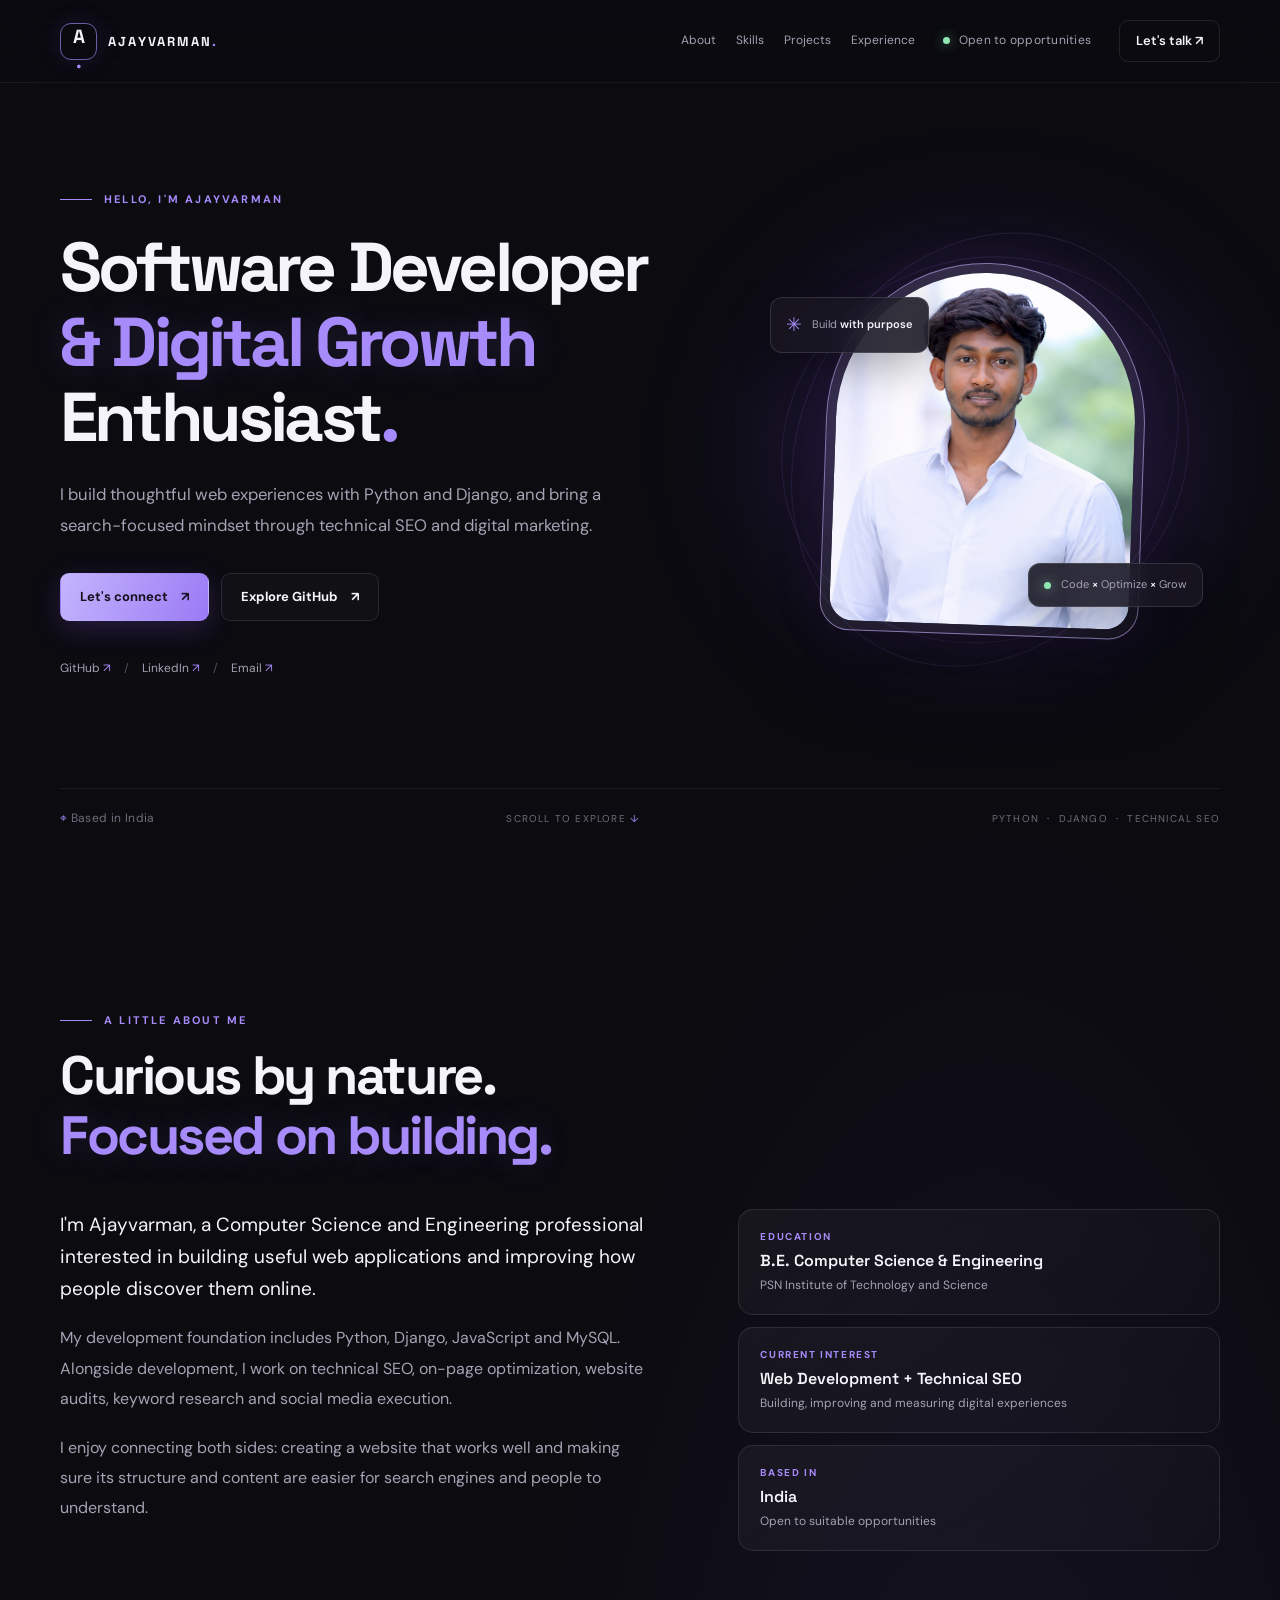
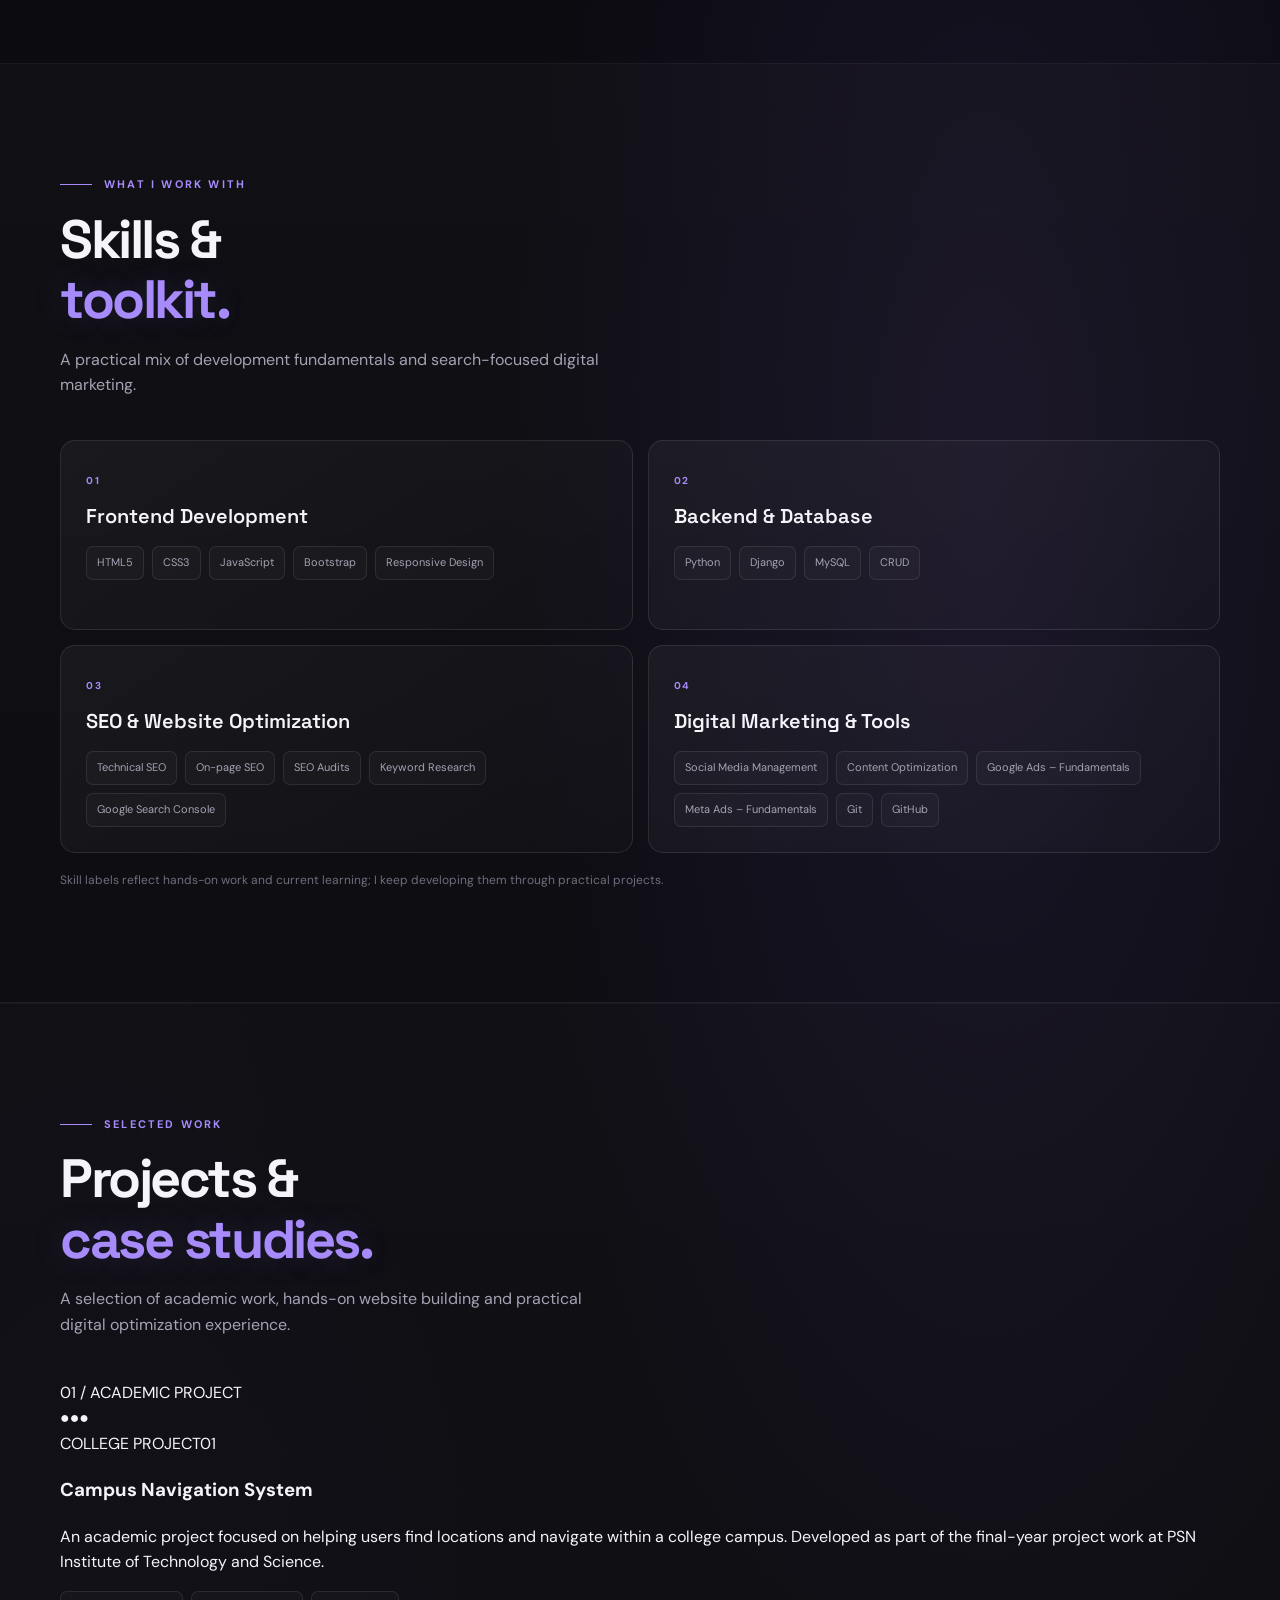
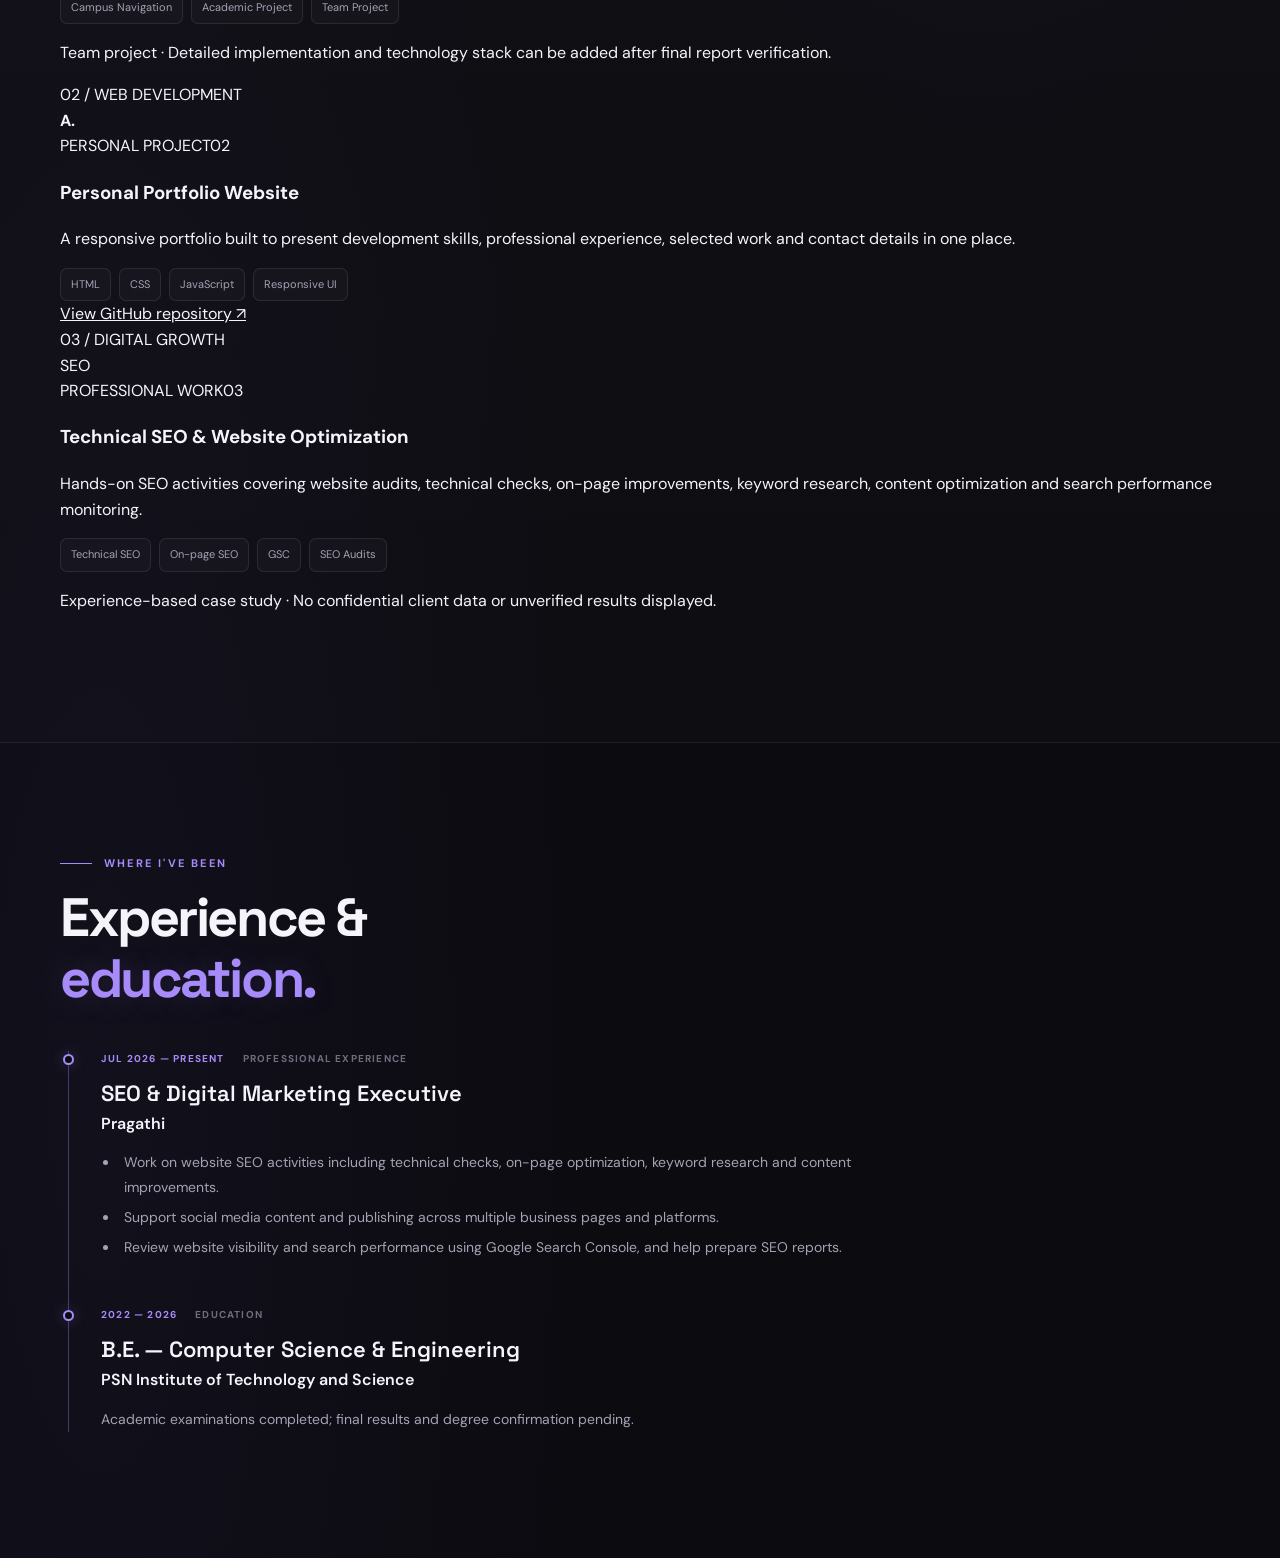
==== index.html @ 86c597c7 "Add selected projects and case studies section" ====
<!doctype html>
<html lang="en">
<head>
  <meta charset="utf-8">
  <meta name="viewport" content="width=device-width, initial-scale=1">
  <meta name="theme-color" content="#0b0b10">
  <meta name="description" content="Ajayvarman M is a software developer and digital growth enthusiast working with Python, Django, web technologies and technical SEO.">
  <meta property="og:type" content="website">
  <meta property="og:title" content="Ajayvarman M | Software Developer & Digital Growth Enthusiast">
  <meta property="og:description" content="I build useful web experiences and help make them easier to discover.">
  <meta property="og:image" content="Ajayvarman.png">
  <title>Ajayvarman M | Software Developer & Digital Growth Enthusiast</title>
  <link rel="preconnect" href="https://fonts.googleapis.com">
  <link rel="preconnect" href="https://fonts.gstatic.com" crossorigin>
  <link href="https://fonts.googleapis.com/css2?family=DM+Sans:wght@400;500;600;700&family=Space+Grotesk:wght@400;500;600;700&display=swap" rel="stylesheet">
  <link rel="stylesheet" href="assets/css/style.css">
  <script src="assets/js/main.js" defer></script>
</head>
<body>
  <a class="skip-link" href="#main">Skip to content</a>

  <header class="site-header">
    <nav class="nav container" aria-label="Main navigation">
      <a class="brand" href="#home" aria-label="Ajayvarman home">
        <span class="brand-mark">A<span>.</span></span>
        <span class="brand-name">AJAYVARMAN<span class="brand-dot">.</span></span>
      </a>

      <div class="nav-right">
        <div class="nav-links" aria-label="Page sections">
          <a href="#about">About</a>
          <a href="#skills">Skills</a>
          <a href="#projects">Projects</a>
          <a href="#experience">Experience</a>
        </div>
        <span class="availability"><span class="availability-dot"></span> Open to opportunities</span>
        <a class="nav-contact" href="mailto:ajayvarman@zohomail.in">Let's talk <span aria-hidden="true">↗</span></a>
      </div>
    </nav>
  </header>

  <main id="main">
    <section class="hero container" id="home" aria-labelledby="hero-title">
      <div class="hero-copy">
        <p class="eyebrow"><span class="eyebrow-line"></span> HELLO, I'M AJAYVARMAN</p>

        <h1 id="hero-title">
          Software Developer
          <span class="headline-accent">&amp; Digital Growth</span>
          Enthusiast<span class="headline-period">.</span>
        </h1>

        <p class="hero-description">
          I build thoughtful web experiences with Python and Django, and bring a search-focused mindset through technical SEO and digital marketing.
        </p>

        <div class="hero-actions">
          <a class="button button-primary" href="mailto:ajayvarman@zohomail.in?subject=Let's%20connect">
            Let's connect <span aria-hidden="true">↗</span>
          </a>
          <a class="button button-secondary" href="https://github.com/ajayvarmanm" target="_blank" rel="noopener noreferrer">
            Explore GitHub <span aria-hidden="true">↗</span>
          </a>
        </div>

        <div class="hero-socials" aria-label="Social profiles">
          <a href="https://github.com/ajayvarmanm" target="_blank" rel="noopener noreferrer">GitHub <span aria-hidden="true">↗</span></a>
          <span class="social-separator" aria-hidden="true">/</span>
          <a href="https://www.linkedin.com/in/ajayvarman-m/" target="_blank" rel="noopener noreferrer">LinkedIn <span aria-hidden="true">↗</span></a>
          <span class="social-separator" aria-hidden="true">/</span>
          <a href="mailto:ajayvarman@zohomail.in">Email <span aria-hidden="true">↗</span></a>
        </div>
      </div>

      <div class="hero-visual" aria-label="Portrait of Ajayvarman M">
        <div class="portrait-glow" aria-hidden="true"></div>
        <div class="portrait-frame">
          <img src="Ajayvarman.png" alt="Ajayvarman M" fetchpriority="high">
        </div>
        <div class="floating-card floating-card-top">
          <span class="floating-icon">✳</span>
          <span>Build <strong>with purpose</strong></span>
        </div>
        <div class="floating-card floating-card-bottom">
          <span class="status-pulse"></span>
          <span>Code <strong>×</strong> Optimize <strong>×</strong> Grow</span>
        </div>
        <span class="visual-orbit orbit-one" aria-hidden="true"></span>
        <span class="visual-orbit orbit-two" aria-hidden="true"></span>
      </div>

      <div class="hero-bottom">
        <p class="hero-location"><span aria-hidden="true">⌖</span> Based in India</p>
        <p class="hero-scroll">SCROLL TO EXPLORE <span aria-hidden="true">↓</span></p>
        <p class="hero-focus">PYTHON <span>·</span> DJANGO <span>·</span> TECHNICAL SEO</p>
      </div>
    </section>

    <section class="content-section container" id="about" aria-labelledby="about-title">
      <div class="section-heading">
        <p class="eyebrow"><span class="eyebrow-line"></span> A LITTLE ABOUT ME</p>
        <h2 id="about-title">Curious by nature.<br><span class="headline-accent">Focused on building.</span></h2>
      </div>
      <div class="about-grid">
        <div class="about-copy">
          <p class="section-lead">I'm Ajayvarman, a Computer Science and Engineering professional interested in building useful web applications and improving how people discover them online.</p>
          <p>My development foundation includes Python, Django, JavaScript and MySQL. Alongside development, I work on technical SEO, on-page optimization, website audits, keyword research and social media execution.</p>
          <p>I enjoy connecting both sides: creating a website that works well and making sure its structure and content are easier for search engines and people to understand.</p>
        </div>
        <div class="about-facts">
          <div class="fact-card"><span class="fact-label">EDUCATION</span><strong>B.E. Computer Science &amp; Engineering</strong><small>PSN Institute of Technology and Science</small></div>
          <div class="fact-card"><span class="fact-label">CURRENT INTEREST</span><strong>Web Development + Technical SEO</strong><small>Building, improving and measuring digital experiences</small></div>
          <div class="fact-card"><span class="fact-label">BASED IN</span><strong>India</strong><small>Open to suitable opportunities</small></div>
        </div>
      </div>
    </section>

    <section class="content-section section-alt" id="skills" aria-labelledby="skills-title">
      <div class="container">
        <div class="section-heading">
          <p class="eyebrow"><span class="eyebrow-line"></span> WHAT I WORK WITH</p>
          <h2 id="skills-title">Skills &amp; <span class="headline-accent">toolkit.</span></h2>
          <p class="section-intro">A practical mix of development fundamentals and search-focused digital marketing.</p>
        </div>
        <div class="skills-grid">
          <article class="skill-card">
            <span class="skill-index">01</span><h3>Frontend Development</h3>
            <div class="skill-tags"><span>HTML5</span><span>CSS3</span><span>JavaScript</span><span>Bootstrap</span><span>Responsive Design</span></div>
          </article>
          <article class="skill-card">
            <span class="skill-index">02</span><h3>Backend &amp; Database</h3>
            <div class="skill-tags"><span>Python</span><span>Django</span><span>MySQL</span><span>CRUD</span></div>
          </article>
          <article class="skill-card">
            <span class="skill-index">03</span><h3>SEO &amp; Website Optimization</h3>
            <div class="skill-tags"><span>Technical SEO</span><span>On-page SEO</span><span>SEO Audits</span><span>Keyword Research</span><span>Google Search Console</span></div>
          </article>
          <article class="skill-card">
            <span class="skill-index">04</span><h3>Digital Marketing &amp; Tools</h3>
            <div class="skill-tags"><span>Social Media Management</span><span>Content Optimization</span><span>Google Ads – Fundamentals</span><span>Meta Ads – Fundamentals</span><span>Git</span><span>GitHub</span></div>
          </article>
        </div>
        <p class="skills-note">Skill labels reflect hands-on work and current learning; I keep developing them through practical projects.</p>
      </div>
    </section>


    <section class="content-section section-alt" id="projects" aria-labelledby="projects-title">
      <div class="container">
        <div class="section-heading">
          <p class="eyebrow"><span class="eyebrow-line"></span> SELECTED WORK</p>
          <h2 id="projects-title">Projects &amp; <span class="headline-accent">case studies.</span></h2>
          <p class="section-intro">A selection of academic work, hands-on website building and practical digital optimization experience.</p>
        </div>
        <div class="projects-grid">
          <article class="project-card project-featured">
            <div class="project-visual project-visual-campus" aria-hidden="true">
              <span class="project-visual-label">01 / ACADEMIC PROJECT</span>
              <div class="campus-map-art">
                <span class="map-road road-one"></span><span class="map-road road-two"></span>
                <span class="map-pin pin-one">●</span><span class="map-pin pin-two">●</span><span class="map-pin pin-three">●</span>
                <span class="map-building building-one"></span><span class="map-building building-two"></span><span class="map-building building-three"></span>
              </div>
            </div>
            <div class="project-body">
              <div class="project-meta"><span>COLLEGE PROJECT</span><span>01</span></div>
              <h3>Campus Navigation System</h3>
              <p>An academic project focused on helping users find locations and navigate within a college campus. Developed as part of the final-year project work at PSN Institute of Technology and Science.</p>
              <div class="skill-tags"><span>Campus Navigation</span><span>Academic Project</span><span>Team Project</span></div>
              <p class="project-footnote">Team project · Detailed implementation and technology stack can be added after final report verification.</p>
            </div>
          </article>

          <article class="project-card">
            <div class="project-visual project-visual-web" aria-hidden="true">
              <span class="project-visual-label">02 / WEB DEVELOPMENT</span>
              <div class="browser-art"><div class="browser-top"><i></i><i></i><i></i></div><div class="browser-content"><b>A.</b><span></span><span></span><div class="browser-block"></div></div></div>
            </div>
            <div class="project-body">
              <div class="project-meta"><span>PERSONAL PROJECT</span><span>02</span></div>
              <h3>Personal Portfolio Website</h3>
              <p>A responsive portfolio built to present development skills, professional experience, selected work and contact details in one place.</p>
              <div class="skill-tags"><span>HTML</span><span>CSS</span><span>JavaScript</span><span>Responsive UI</span></div>
              <a class="project-link" href="https://github.com/ajayvarmanm/Portfolio" target="_blank" rel="noopener noreferrer">View GitHub repository <span aria-hidden="true">↗</span></a>
            </div>
          </article>

          <article class="project-card">
            <div class="project-visual project-visual-seo" aria-hidden="true">
              <span class="project-visual-label">03 / DIGITAL GROWTH</span>
              <div class="seo-art"><div class="seo-ring"><span>SEO</span></div><div class="seo-bars"><i></i><i></i><i></i><i></i></div></div>
            </div>
            <div class="project-body">
              <div class="project-meta"><span>PROFESSIONAL WORK</span><span>03</span></div>
              <h3>Technical SEO &amp; Website Optimization</h3>
              <p>Hands-on SEO activities covering website audits, technical checks, on-page improvements, keyword research, content optimization and search performance monitoring.</p>
              <div class="skill-tags"><span>Technical SEO</span><span>On-page SEO</span><span>GSC</span><span>SEO Audits</span></div>
              <p class="project-footnote">Experience-based case study · No confidential client data or unverified results displayed.</p>
            </div>
          </article>
        </div>
      </div>
    </section>

    <section class="content-section container" id="experience" aria-labelledby="experience-title">
      <div class="section-heading">
        <p class="eyebrow"><span class="eyebrow-line"></span> WHERE I'VE BEEN</p>
        <h2 id="experience-title">Experience &amp; <span class="headline-accent">education.</span></h2>
      </div>
      <div class="timeline">
        <article class="timeline-item">
          <div class="timeline-marker" aria-hidden="true"></div>
          <div class="timeline-content">
            <div class="timeline-meta"><span>JUL 2026 — PRESENT</span><span class="timeline-type">PROFESSIONAL EXPERIENCE</span></div>
            <h3>SEO &amp; Digital Marketing Executive</h3>
            <p class="timeline-company">Pragathi</p>
            <ul>
              <li>Work on website SEO activities including technical checks, on-page optimization, keyword research and content improvements.</li>
              <li>Support social media content and publishing across multiple business pages and platforms.</li>
              <li>Review website visibility and search performance using Google Search Console, and help prepare SEO reports.</li>
            </ul>
          </div>
        </article>
        <article class="timeline-item">
          <div class="timeline-marker" aria-hidden="true"></div>
          <div class="timeline-content">
            <div class="timeline-meta"><span>2022 — 2026</span><span class="timeline-type">EDUCATION</span></div>
            <h3>B.E. — Computer Science &amp; Engineering</h3>
            <p class="timeline-company">PSN Institute of Technology and Science</p>
            <p>Academic examinations completed; final results and degree confirmation pending.</p>
          </div>
        </article>
      </div>
    </section>
  </main>
</body>
</html>
---- assets/css/style.css ----
:root {
  color-scheme: dark;
  --bg: #0b0b10;
  --surface: #12121a;
  --surface-2: #191923;
  --text: #f5f4fa;
  --muted: #a5a2b3;
  --subtle: #706d7d;
  --accent: #a78bfa;
  --accent-strong: #8b5cf6;
  --border: rgba(255,255,255,.10);
  --font-display: "Space Grotesk", sans-serif;
  --font-body: "DM Sans", sans-serif;
}

* { box-sizing: border-box; }
html { scroll-behavior: smooth; }
body {
  margin: 0;
  min-width: 320px;
  background:
    radial-gradient(ellipse at 77% 44%, rgba(111, 76, 190, .13), transparent 34%),
    radial-gradient(ellipse at 8% 90%, rgba(80, 61, 132, .10), transparent 30%),
    var(--bg);
  color: var(--text);
  font-family: var(--font-body);
  line-height: 1.6;
  overflow-x: hidden;
}
a { color: inherit; }
.container { width: min(1160px, calc(100% - 64px)); margin-inline: auto; }

.skip-link {
  position: absolute;
  top: -60px;
  left: 16px;
  z-index: 1000;
  padding: 10px 14px;
  border-radius: 8px;
  background: var(--accent);
  color: #100d19;
}
.skip-link:focus { top: 12px; }

.site-header {
  position: relative;
  z-index: 10;
  border-bottom: 1px solid rgba(255,255,255,.06);
  background: rgba(11,11,16,.72);
  backdrop-filter: blur(18px);
}
.nav {
  min-height: 82px;
  display: flex;
  align-items: center;
  justify-content: space-between;
}
.brand { display: inline-flex; align-items: center; gap: 11px; text-decoration: none; }
.brand-mark {
  display: grid;
  place-items: center;
  width: 37px;
  height: 37px;
  border: 1px solid rgba(167,139,250,.65);
  border-radius: 11px;
  color: var(--text);
  font: 700 19px var(--font-display);
  box-shadow: 0 0 24px rgba(139,92,246,.14);
}
.brand-mark span, .brand-dot { color: var(--accent); }
.brand-name { font: 700 13px var(--font-display); letter-spacing: .17em; }
.nav-right { display: flex; align-items: center; gap: 28px; }
.availability {
  display: inline-flex;
  align-items: center;
  gap: 9px;
  color: var(--muted);
  font-size: 12px;
  letter-spacing: .02em;
}
.availability-dot, .status-pulse {
  width: 7px;
  height: 7px;
  border-radius: 50%;
  background: #8ee6b0;
  box-shadow: 0 0 12px rgba(142,230,176,.65);
}
.nav-contact {
  padding: 10px 16px;
  border: 1px solid var(--border);
  border-radius: 9px;
  color: var(--text);
  font-size: 13px;
  font-weight: 600;
  text-decoration: none;
  transition: border-color .25s, background .25s, transform .25s;
}
.nav-contact:hover { border-color: rgba(167,139,250,.7); background: rgba(167,139,250,.08); transform: translateY(-2px); }

.hero {
  min-height: calc(100svh - 83px);
  display: grid;
  grid-template-columns: minmax(0, 1.12fr) minmax(320px, .88fr);
  align-items: center;
  column-gap: clamp(36px, 7vw, 100px);
  padding-top: 68px;
  padding-bottom: 32px;
  position: relative;
}
.hero-copy { position: relative; z-index: 2; padding-bottom: 30px; animation: rise-in .8s both; }
.eyebrow {
  display: flex;
  align-items: center;
  gap: 12px;
  margin: 0 0 22px;
  color: var(--accent);
  font-size: 11px;
  font-weight: 700;
  letter-spacing: .2em;
}
.eyebrow-line { display: inline-block; width: 32px; height: 1px; background: var(--accent); }
h1 {
  max-width: 720px;
  margin: 0;
  font: 700 clamp(42px, 5.4vw, 72px)/1.08 var(--font-display);
  letter-spacing: -.055em;
}
.headline-accent {
  display: block;
  color: var(--accent);
  text-shadow: 0 0 34px rgba(167,139,250,.18);
}
.headline-period { color: var(--accent); }
.hero-description {
  max-width: 560px;
  margin: 25px 0 0;
  color: var(--muted);
  font-size: clamp(15px, 1.3vw, 17px);
  line-height: 1.85;
}
.hero-actions { display: flex; flex-wrap: wrap; gap: 12px; margin-top: 32px; }
.button {
  min-height: 48px;
  display: inline-flex;
  align-items: center;
  justify-content: center;
  gap: 13px;
  padding: 0 19px;
  border: 1px solid transparent;
  border-radius: 9px;
  font-size: 13px;
  font-weight: 700;
  text-decoration: none;
  transition: transform .25s, box-shadow .25s, border-color .25s, background .25s;
}
.button:hover { transform: translateY(-3px); }
.button-primary {
  color: #171020;
  background: linear-gradient(115deg, #c4b5fd, #9b7af5);
  box-shadow: 0 8px 28px rgba(139,92,246,.22);
}
.button-primary:hover { box-shadow: 0 12px 34px rgba(139,92,246,.32); }
.button-secondary { color: var(--text); border-color: var(--border); background: rgba(255,255,255,.025); }
.button-secondary:hover { border-color: rgba(167,139,250,.65); background: rgba(167,139,250,.07); }
.hero-socials {
  display: flex;
  flex-wrap: wrap;
  align-items: center;
  gap: 13px;
  margin-top: 38px;
  color: var(--subtle);
  font-size: 12px;
}
.hero-socials a { color: var(--muted); text-decoration: none; transition: color .2s; }
.hero-socials a:hover { color: var(--accent); }
.hero-socials a span { color: var(--accent); }
.social-separator { color: #514d5d; }

.hero-visual {
  position: relative;
  width: min(100%, 420px);
  justify-self: center;
  aspect-ratio: .88;
  display: grid;
  place-items: center;
  animation: rise-in .95s .12s both;
}
.portrait-glow {
  position: absolute;
  inset: 13% 3%;
  border-radius: 48%;
  background: rgba(139,92,246,.23);
  filter: blur(70px);
}
.portrait-frame {
  position: relative;
  z-index: 1;
  width: 76%;
  height: 78%;
  padding: 9px;
  border: 1px solid rgba(196,181,253,.58);
  border-radius: 180px 180px 34px 34px;
  background: linear-gradient(145deg, rgba(196,181,253,.18), rgba(255,255,255,.025));
  box-shadow: 0 24px 90px rgba(0,0,0,.45), 0 0 50px rgba(139,92,246,.12);
  transform: rotate(2deg);
}
.portrait-frame img {
  display: block;
  width: 100%;
  height: 100%;
  border-radius: 170px 170px 27px 27px;
  object-fit: cover;
  object-position: center 30%;
  background: var(--surface-2);
}
.floating-card {
  position: absolute;
  z-index: 3;
  display: flex;
  align-items: center;
  gap: 10px;
  padding: 12px 15px;
  border: 1px solid rgba(255,255,255,.12);
  border-radius: 12px;
  background: rgba(24,22,34,.88);
  box-shadow: 0 14px 40px rgba(0,0,0,.28);
  color: var(--muted);
  font-size: 11px;
  backdrop-filter: blur(14px);
}
.floating-card strong { color: var(--text); font-weight: 600; }
.floating-card-top { top: 18%; left: -1%; animation: float 5s ease-in-out infinite; }
.floating-card-bottom { right: -2%; bottom: 17%; animation: float 5s 1s ease-in-out infinite; }
.floating-icon { color: var(--accent); font-size: 19px; }
.status-pulse { display: inline-block; flex: 0 0 7px; }
.visual-orbit { position: absolute; border: 1px solid rgba(167,139,250,.13); border-radius: 50%; }
.orbit-one { width: 98%; height: 80%; transform: rotate(-23deg); }
.orbit-two { width: 88%; height: 94%; transform: rotate(27deg); }

.hero-bottom {
  grid-column: 1 / -1;
  display: flex;
  justify-content: space-between;
  align-items: center;
  gap: 18px;
  padding-top: 20px;
  border-top: 1px solid rgba(255,255,255,.07);
  color: var(--subtle);
  font-size: 10px;
  letter-spacing: .12em;
}
.hero-bottom p { margin: 0; }
.hero-location { letter-spacing: .03em; font-size: 12px; }
.hero-location span, .hero-scroll span { color: var(--accent); }
.hero-focus span { color: var(--accent); padding-inline: 4px; }

@keyframes rise-in {
  from { opacity: 0; transform: translateY(22px); }
  to { opacity: 1; transform: translateY(0); }
}
@keyframes float {
  0%, 100% { transform: translateY(0); }
  50% { transform: translateY(-9px); }
}

:focus-visible { outline: 2px solid var(--accent); outline-offset: 4px; }

@media (max-width: 900px) {
  .container { width: min(100% - 48px, 720px); }
  .hero { grid-template-columns: 1fr .78fr; column-gap: 28px; }
  h1 { font-size: clamp(40px, 6vw, 58px); }
  .hero-visual { width: 100%; }
  .floating-card-top { left: -7%; }
  .floating-card-bottom { right: -8%; }
}
@media (max-width: 680px) {
  .container { width: calc(100% - 40px); }
  .nav { min-height: 70px; }
  .availability { display: none; }
  .nav-contact { padding: 9px 12px; }
  .hero {
    min-height: auto;
    grid-template-columns: 1fr;
    gap: 24px;
    padding-top: 38px;
    padding-bottom: 24px;
  }
  .hero-visual { grid-row: 1; width: min(76%, 300px); aspect-ratio: .94; }
  .hero-copy { grid-row: 2; text-align: center; padding-bottom: 16px; }
  .eyebrow { justify-content: center; margin-bottom: 16px; font-size: 10px; }
  h1 { font-size: clamp(39px, 10vw, 55px); }
  .hero-description { margin: 19px auto 0; font-size: 14px; }
  .hero-actions, .hero-socials { justify-content: center; }
  .hero-actions { margin-top: 25px; }
  .hero-socials { margin-top: 27px; }
  .floating-card { padding: 9px 11px; font-size: 9px; }
  .floating-card-top { top: 18%; left: -10%; }
  .floating-card-bottom { right: -11%; bottom: 14%; }
  .hero-bottom {
    grid-row: 3;
    flex-wrap: wrap;
    justify-content: center;
    text-align: center;
    padding-top: 16px;
    gap: 8px 18px;
  }
  .hero-scroll { display: none; }
  .hero-focus { width: 100%; }
}
@media (max-width: 380px) {
  .brand-name { font-size: 11px; }
  .button { width: 100%; }
  .hero-visual { width: 82%; }
}
@media (prefers-reduced-motion: reduce) {
  *, *::before, *::after {
    scroll-behavior: auto !important;
    animation-duration: .01ms !important;
    animation-iteration-count: 1 !important;
    transition-duration: .01ms !important;
  }
}

/* About, skills and experience sections */
.nav-links { display: flex; align-items: center; gap: 20px; }
.nav-links a { color: var(--muted); text-decoration: none; font-size: 12px; transition: color .2s; }
.nav-links a:hover { color: var(--accent); }
.content-section { padding-top: 112px; padding-bottom: 112px; }
.section-alt { background: linear-gradient(180deg, rgba(255,255,255,.018), rgba(255,255,255,.008)); border-block: 1px solid rgba(255,255,255,.055); }
.section-heading { margin-bottom: 42px; }
.section-heading .eyebrow { margin-bottom: 16px; }
.section-heading h2 { margin: 0; font: 700 clamp(34px, 4.5vw, 54px)/1.12 var(--font-display); letter-spacing: -.045em; }
.section-intro { max-width: 560px; margin: 16px 0 0; color: var(--muted); }
.about-grid { display: grid; grid-template-columns: 1.1fr .9fr; gap: clamp(32px, 7vw, 90px); align-items: start; }
.about-copy p { color: var(--muted); margin: 0 0 18px; line-height: 1.9; }
.about-copy .section-lead { color: var(--text); font-size: 19px; line-height: 1.7; }
.about-facts { display: grid; gap: 12px; }
.fact-card, .skill-card {
  border: 1px solid var(--border); border-radius: 15px;
  background: linear-gradient(145deg, rgba(255,255,255,.045), rgba(255,255,255,.015));
}
.fact-card { padding: 19px 21px; display: grid; gap: 5px; }
.fact-label, .skill-index { color: var(--accent); font-size: 10px; font-weight: 700; letter-spacing: .16em; }
.fact-card strong { font: 600 16px var(--font-display); }
.fact-card small { color: var(--muted); font-size: 12px; }
.skills-grid { display: grid; grid-template-columns: repeat(2, minmax(0, 1fr)); gap: 15px; }
.skill-card { padding: 25px; min-height: 190px; transition: transform .25s, border-color .25s; }
.skill-card:hover { transform: translateY(-4px); border-color: rgba(167,139,250,.45); }
.skill-card h3, .timeline-content h3 { margin: 12px 0 17px; font: 600 20px var(--font-display); }
.skill-tags { display: flex; flex-wrap: wrap; gap: 8px; }
.skill-tags span { padding: 7px 10px; border: 1px solid rgba(255,255,255,.09); border-radius: 7px; color: var(--muted); background: rgba(255,255,255,.025); font-size: 11px; }
.skills-note { margin: 18px 0 0; color: var(--subtle); font-size: 12px; }
.timeline { max-width: 850px; margin-left: 8px; border-left: 1px solid rgba(167,139,250,.35); }
.timeline-item { position: relative; padding: 0 0 42px 32px; }
.timeline-item:last-child { padding-bottom: 0; }
.timeline-marker { position: absolute; left: -6px; top: 3px; width: 11px; height: 11px; border: 2px solid var(--accent); border-radius: 50%; background: var(--bg); box-shadow: 0 0 15px rgba(167,139,250,.3); }
.timeline-meta { display: flex; flex-wrap: wrap; gap: 10px 18px; color: var(--accent); font-size: 10px; font-weight: 700; letter-spacing: .12em; }
.timeline-type { color: var(--subtle); }
.timeline-content h3 { margin: 12px 0 4px; font-size: 22px; }
.timeline-company { margin: 0 0 13px; color: var(--text); font-weight: 600; }
.timeline-content p:not(.timeline-company), .timeline-content li { color: var(--muted); font-size: 14px; line-height: 1.8; }
.timeline-content ul { padding-left: 18px; margin: 10px 0 0; }
.timeline-content li { padding-left: 5px; margin: 5px 0; }
@media (max-width: 900px) {
  .nav-links { gap: 12px; }
  .nav-right { gap: 14px; }
  .about-grid { gap: 30px; }
}
@media (max-width: 680px) {
  .nav-links { display: none; }
  .content-section { padding-top: 76px; padding-bottom: 76px; }
  .section-heading { margin-bottom: 29px; }
  .about-grid, .skills-grid { grid-template-columns: 1fr; }
  .about-copy .section-lead { font-size: 17px; }
  .skill-card { min-height: auto; padding: 21px; }
  .timeline-item { padding-left: 25px; }
}
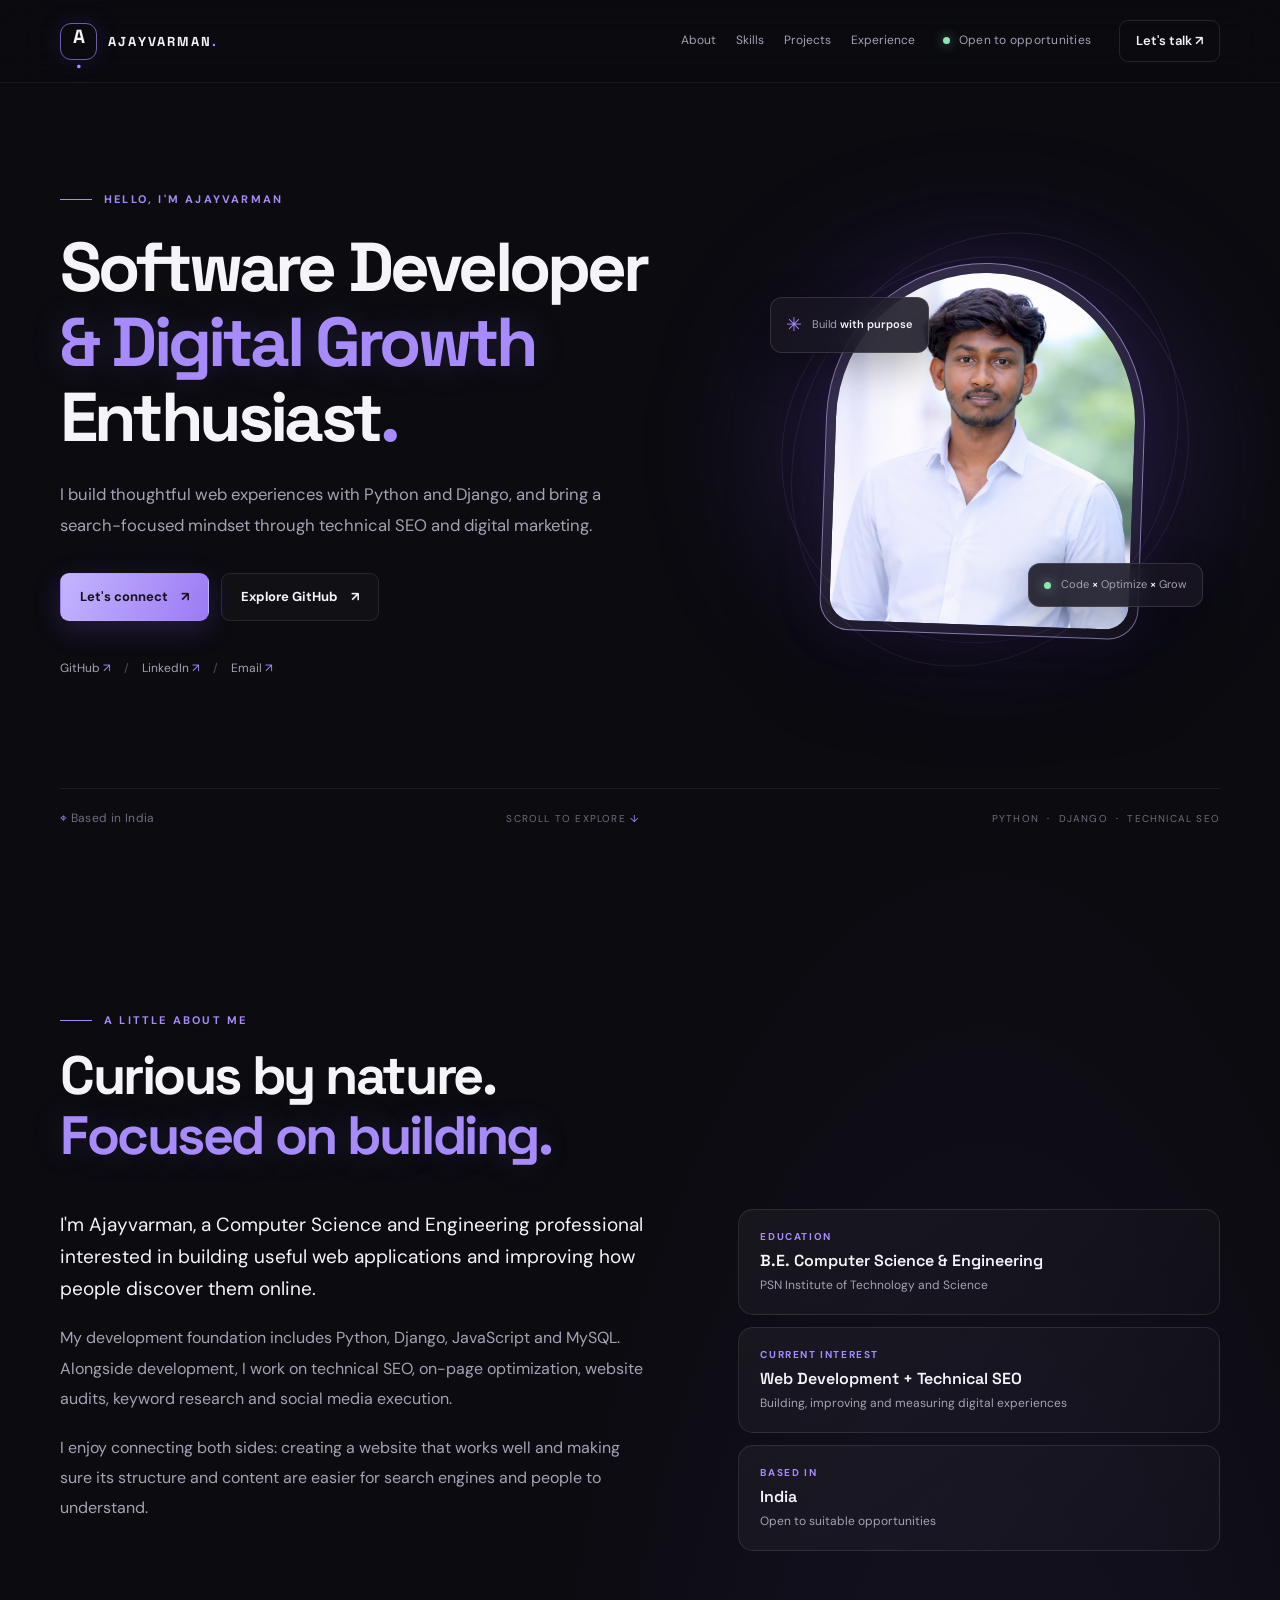
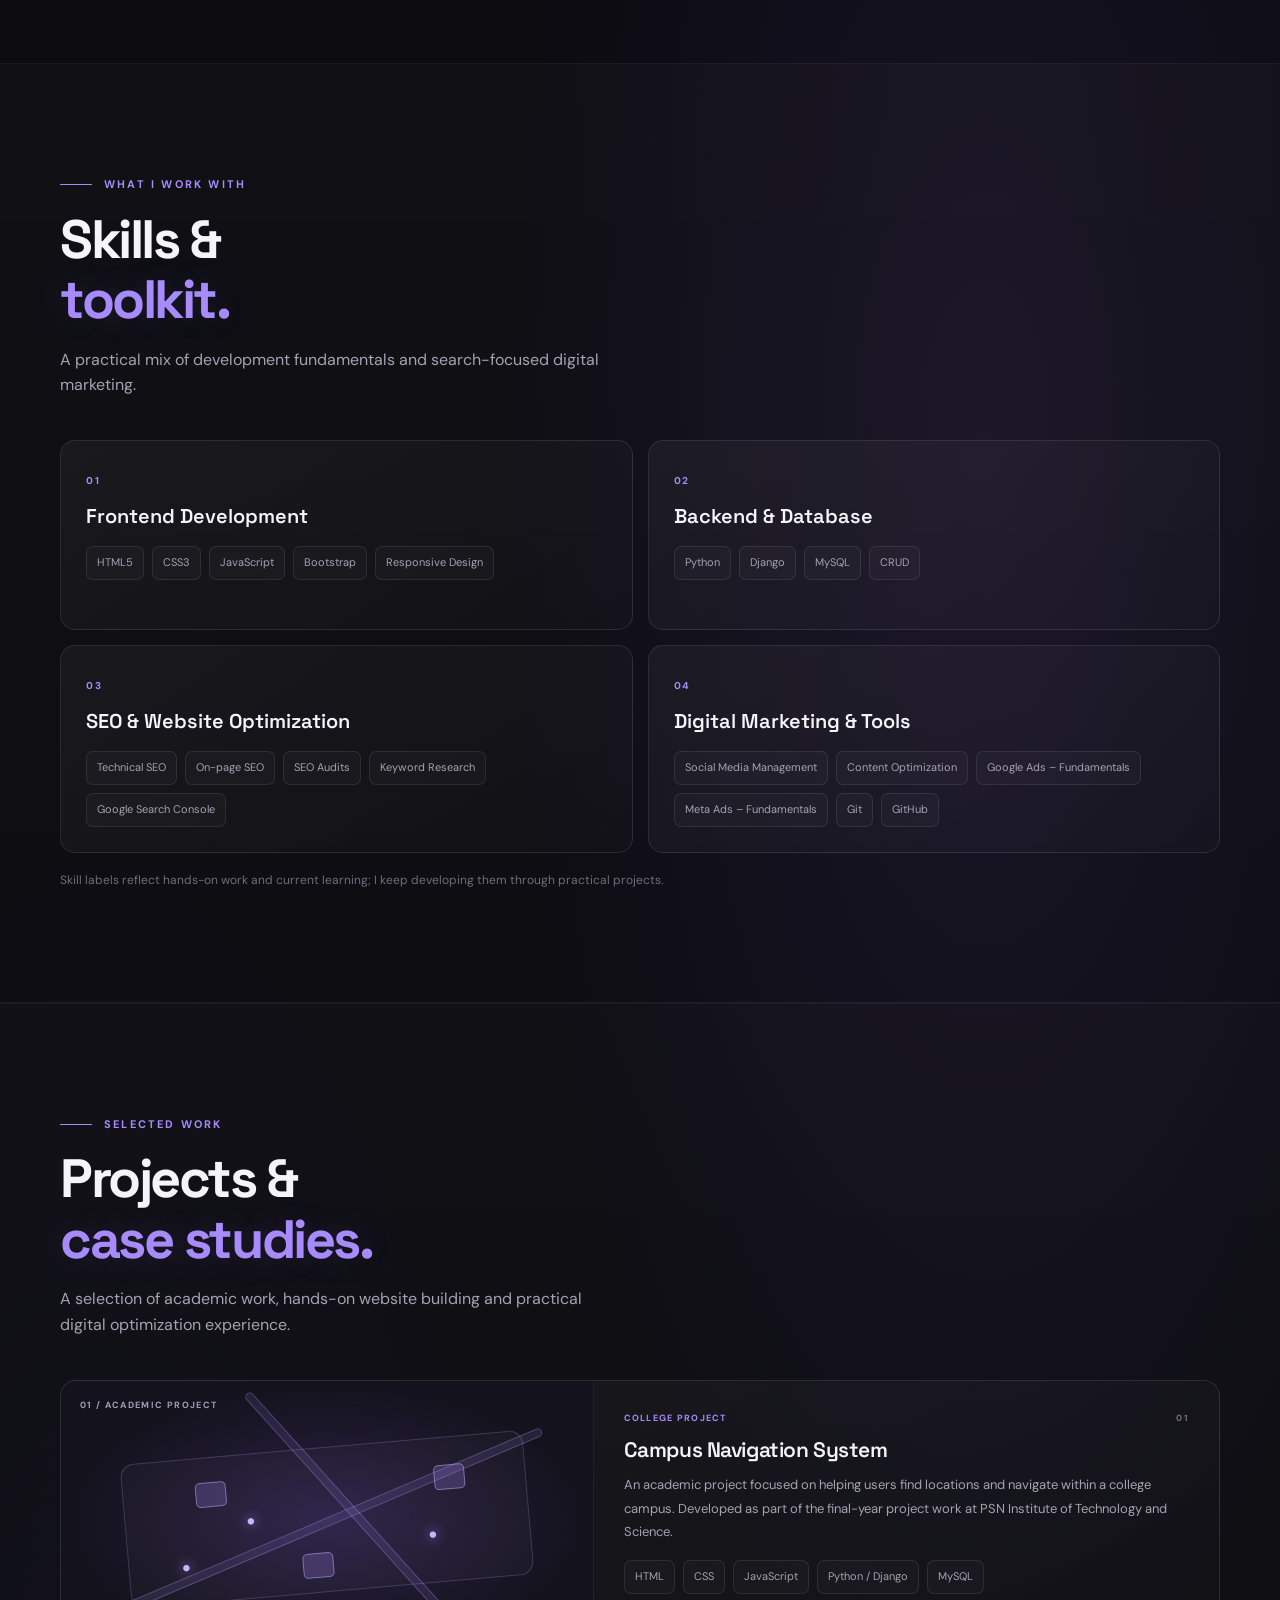
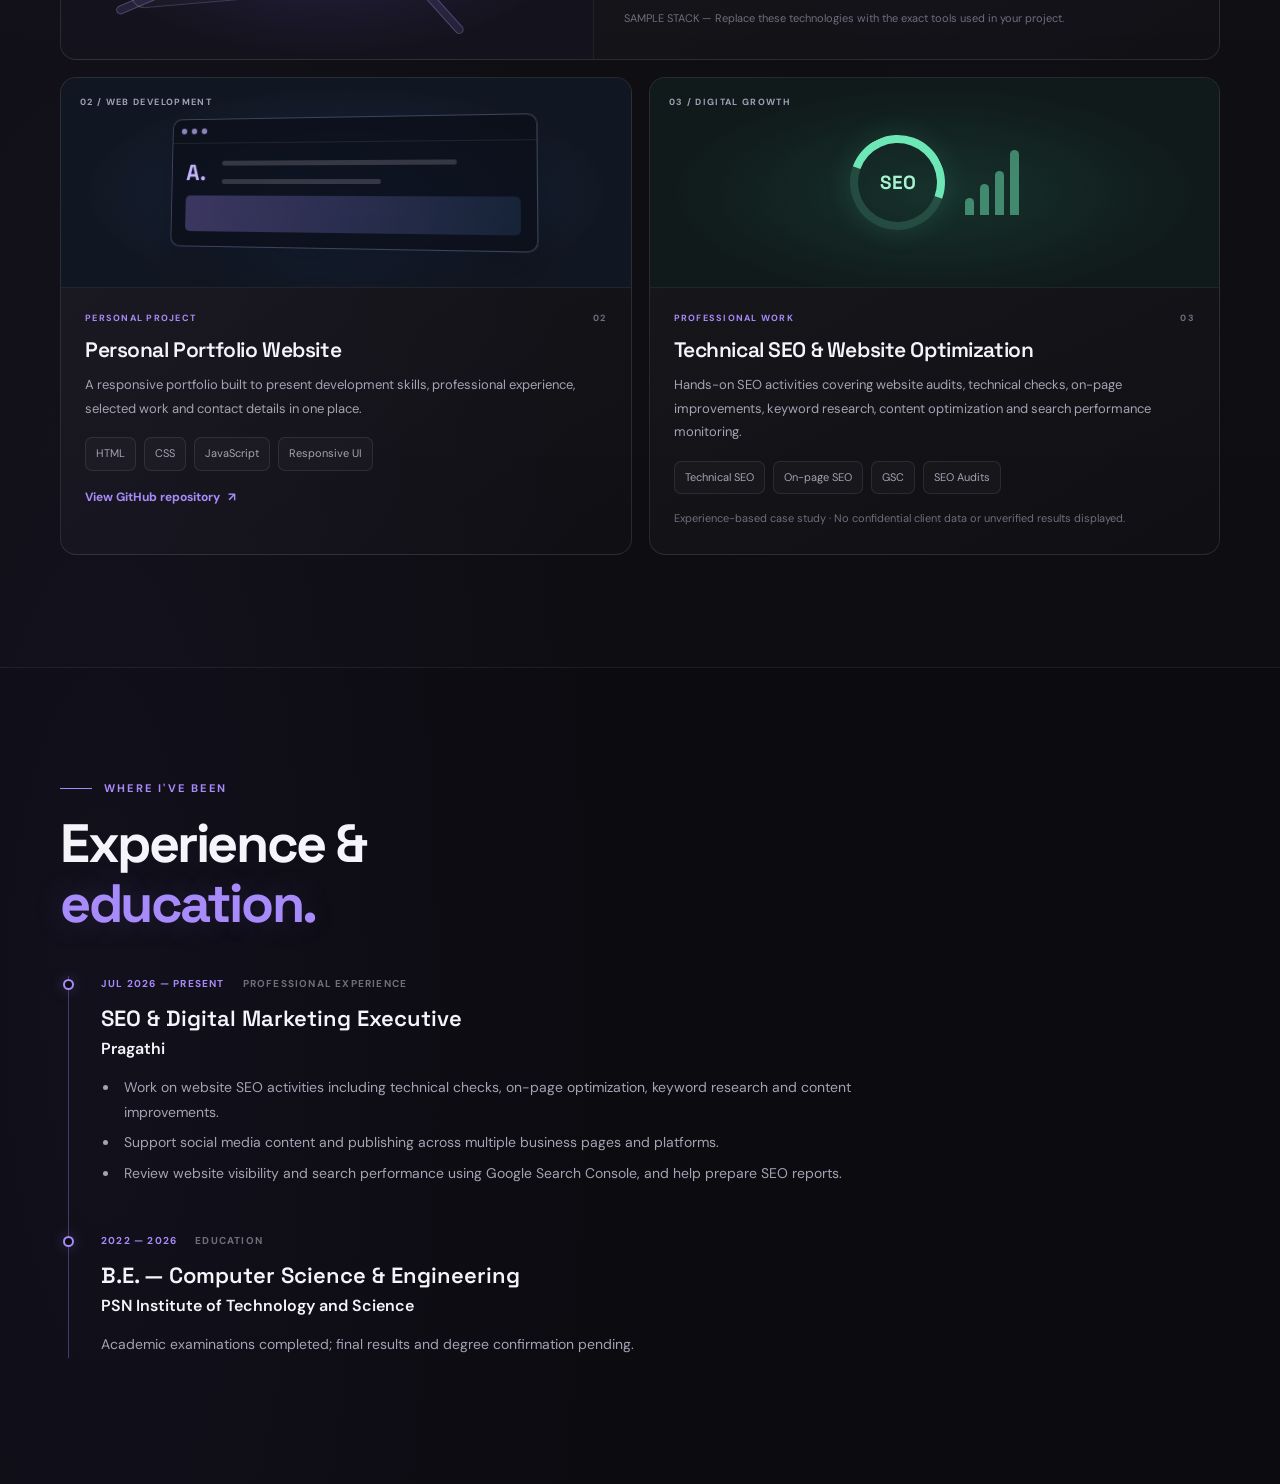
==== commit 872116bb: "Add editable sample technology stack to campus project" ====
--- a/index.html
+++ b/index.html
@@ -166,8 +166,8 @@
               <div class="project-meta"><span>COLLEGE PROJECT</span><span>01</span></div>
               <h3>Campus Navigation System</h3>
               <p>An academic project focused on helping users find locations and navigate within a college campus. Developed as part of the final-year project work at PSN Institute of Technology and Science.</p>
-              <div class="skill-tags"><span>Campus Navigation</span><span>Academic Project</span><span>Team Project</span></div>
-              <p class="project-footnote">Team project · Detailed implementation and technology stack can be added after final report verification.</p>
+              <div class="skill-tags"><span>HTML</span><span>CSS</span><span>JavaScript</span><span>Python / Django</span><span>MySQL</span></div>
+              <p class="project-footnote">SAMPLE STACK — Replace these technologies with the exact tools used in your project.</p>
             </div>
           </article>
 
--- a/assets/css/style.css
+++ b/assets/css/style.css
@@ -375,3 +375,53 @@
   .skill-card { min-height: auto; padding: 21px; }
   .timeline-item { padding-left: 25px; }
 }
+
+
+/* Selected projects */
+.projects-grid { display: grid; grid-template-columns: repeat(2, minmax(0, 1fr)); gap: 17px; align-items: stretch; }
+.project-card { overflow: hidden; border: 1px solid var(--border); border-radius: 16px; background: linear-gradient(150deg, rgba(255,255,255,.045), rgba(255,255,255,.012)); transition: transform .25s, border-color .25s, box-shadow .25s; }
+.project-card:hover { transform: translateY(-5px); border-color: rgba(167,139,250,.42); box-shadow: 0 18px 50px rgba(0,0,0,.2); }
+.project-featured { grid-column: 1 / -1; display: grid; grid-template-columns: .92fr 1.08fr; }
+.project-visual { position: relative; min-height: 210px; display: grid; place-items: center; overflow: hidden; background: radial-gradient(ellipse at 50% 50%, rgba(139,92,246,.2), transparent 68%), #14131d; border-bottom: 1px solid rgba(255,255,255,.06); }
+.project-featured .project-visual { min-height: 100%; border-bottom: 0; border-right: 1px solid rgba(255,255,255,.06); }
+.project-visual-label { position: absolute; top: 17px; left: 19px; z-index: 2; color: rgba(230,224,255,.68); font-size: 9px; font-weight: 700; letter-spacing: .15em; }
+.campus-map-art { position: relative; width: 76%; height: 145px; border: 1px solid rgba(196,181,253,.2); border-radius: 14px; background: rgba(255,255,255,.025); transform: rotate(-5deg); }
+.map-road { position: absolute; display: block; height: 9px; border: 1px solid rgba(196,181,253,.25); border-radius: 8px; background: rgba(167,139,250,.12); }
+.road-one { width: 115%; top: 48%; left: -7%; transform: rotate(-18deg); }
+.road-two { width: 80%; top: 44%; left: 17%; transform: rotate(53deg); }
+.map-building { position: absolute; display: block; width: 31px; height: 25px; border: 1px solid rgba(196,181,253,.48); border-radius: 5px; background: rgba(167,139,250,.22); }
+.building-one { top: 17%; left: 18%; }.building-two { right: 15%; top: 19%; }.building-three { left: 43%; bottom: 10%; }
+.map-pin { position: absolute; z-index: 1; color: #c4b5fd; font-size: 15px; text-shadow: 0 0 12px #a78bfa; }
+.pin-one { left: 30%; top: 38%; }.pin-two { right: 23%; bottom: 25%; }.pin-three { left: 13%; bottom: 17%; }
+.project-visual-web { background: radial-gradient(ellipse at 50% 55%, rgba(76,125,255,.18), transparent 65%), #111722; }
+.browser-art { width: 65%; min-width: 190px; border: 1px solid rgba(185,200,255,.28); border-radius: 10px; overflow: hidden; background: rgba(10,14,24,.8); transform: perspective(600px) rotateY(-9deg) rotateX(3deg); box-shadow: 0 20px 45px rgba(0,0,0,.3); }
+.browser-top { display: flex; gap: 5px; padding: 9px; border-bottom: 1px solid rgba(255,255,255,.08); }
+.browser-top i { width: 6px; height: 6px; border-radius: 50%; background: #8f83bd; }
+.browser-content { min-height: 105px; padding: 15px; display: grid; grid-template-columns: 30px 1fr; gap: 9px; align-items: center; }
+.browser-content b { grid-row: span 2; color: #c4b5fd; font: 700 23px var(--font-display); }
+.browser-content > span { width: 80%; height: 5px; border-radius: 5px; background: rgba(255,255,255,.16); }
+.browser-content > span:nth-of-type(2) { width: 55%; }
+.browser-block { grid-column: 1 / -1; height: 37px; border-radius: 5px; background: linear-gradient(90deg, rgba(167,139,250,.3), rgba(96,165,250,.12)); }
+.project-visual-seo { background: radial-gradient(ellipse at 50% 55%, rgba(61,190,155,.14), transparent 65%), #101a1a; }
+.seo-art { display: flex; align-items: center; gap: 20px; }
+.seo-ring { width: 95px; height: 95px; display: grid; place-items: center; border: 8px solid rgba(110,231,183,.18); border-top-color: #6ee7b7; border-right-color: #6ee7b7; border-radius: 50%; box-shadow: 0 0 30px rgba(110,231,183,.12); transform: rotate(-25deg); }
+.seo-ring span { color: #a7f3d0; font: 700 19px var(--font-display); transform: rotate(25deg); }
+.seo-bars { display: flex; align-items: end; gap: 6px; height: 65px; }
+.seo-bars i { display: block; width: 9px; border-radius: 5px 5px 0 0; background: rgba(110,231,183,.5); }
+.seo-bars i:nth-child(1) { height: 25%; }.seo-bars i:nth-child(2) { height: 48%; }.seo-bars i:nth-child(3) { height: 68%; }.seo-bars i:nth-child(4) { height: 100%; }
+.project-body { padding: 23px 24px 25px; }
+.project-featured .project-body { padding: 30px; align-self: center; }
+.project-meta { display: flex; justify-content: space-between; gap: 10px; color: var(--accent); font-size: 9px; font-weight: 700; letter-spacing: .14em; }
+.project-meta span:last-child { color: var(--subtle); }
+.project-body h3 { margin: 12px 0 10px; font: 600 21px/1.25 var(--font-display); letter-spacing: -.02em; }
+.project-body p { margin: 0 0 17px; color: var(--muted); font-size: 13px; line-height: 1.8; }
+.project-body .project-footnote { margin: 15px 0 0; color: var(--subtle); font-size: 11px; }
+.project-link { display: inline-flex; gap: 8px; margin-top: 17px; color: var(--accent); font-size: 12px; font-weight: 700; text-decoration: none; }
+.project-link:hover { color: #d8ccff; }
+@media (max-width: 680px) {
+  .projects-grid { grid-template-columns: 1fr; }
+  .project-featured { grid-column: auto; display: block; }
+  .project-featured .project-visual { min-height: 205px; border-right: 0; border-bottom: 1px solid rgba(255,255,255,.06); }
+  .project-featured .project-body { padding: 23px 21px; }
+  .project-body { padding: 21px; }
+}
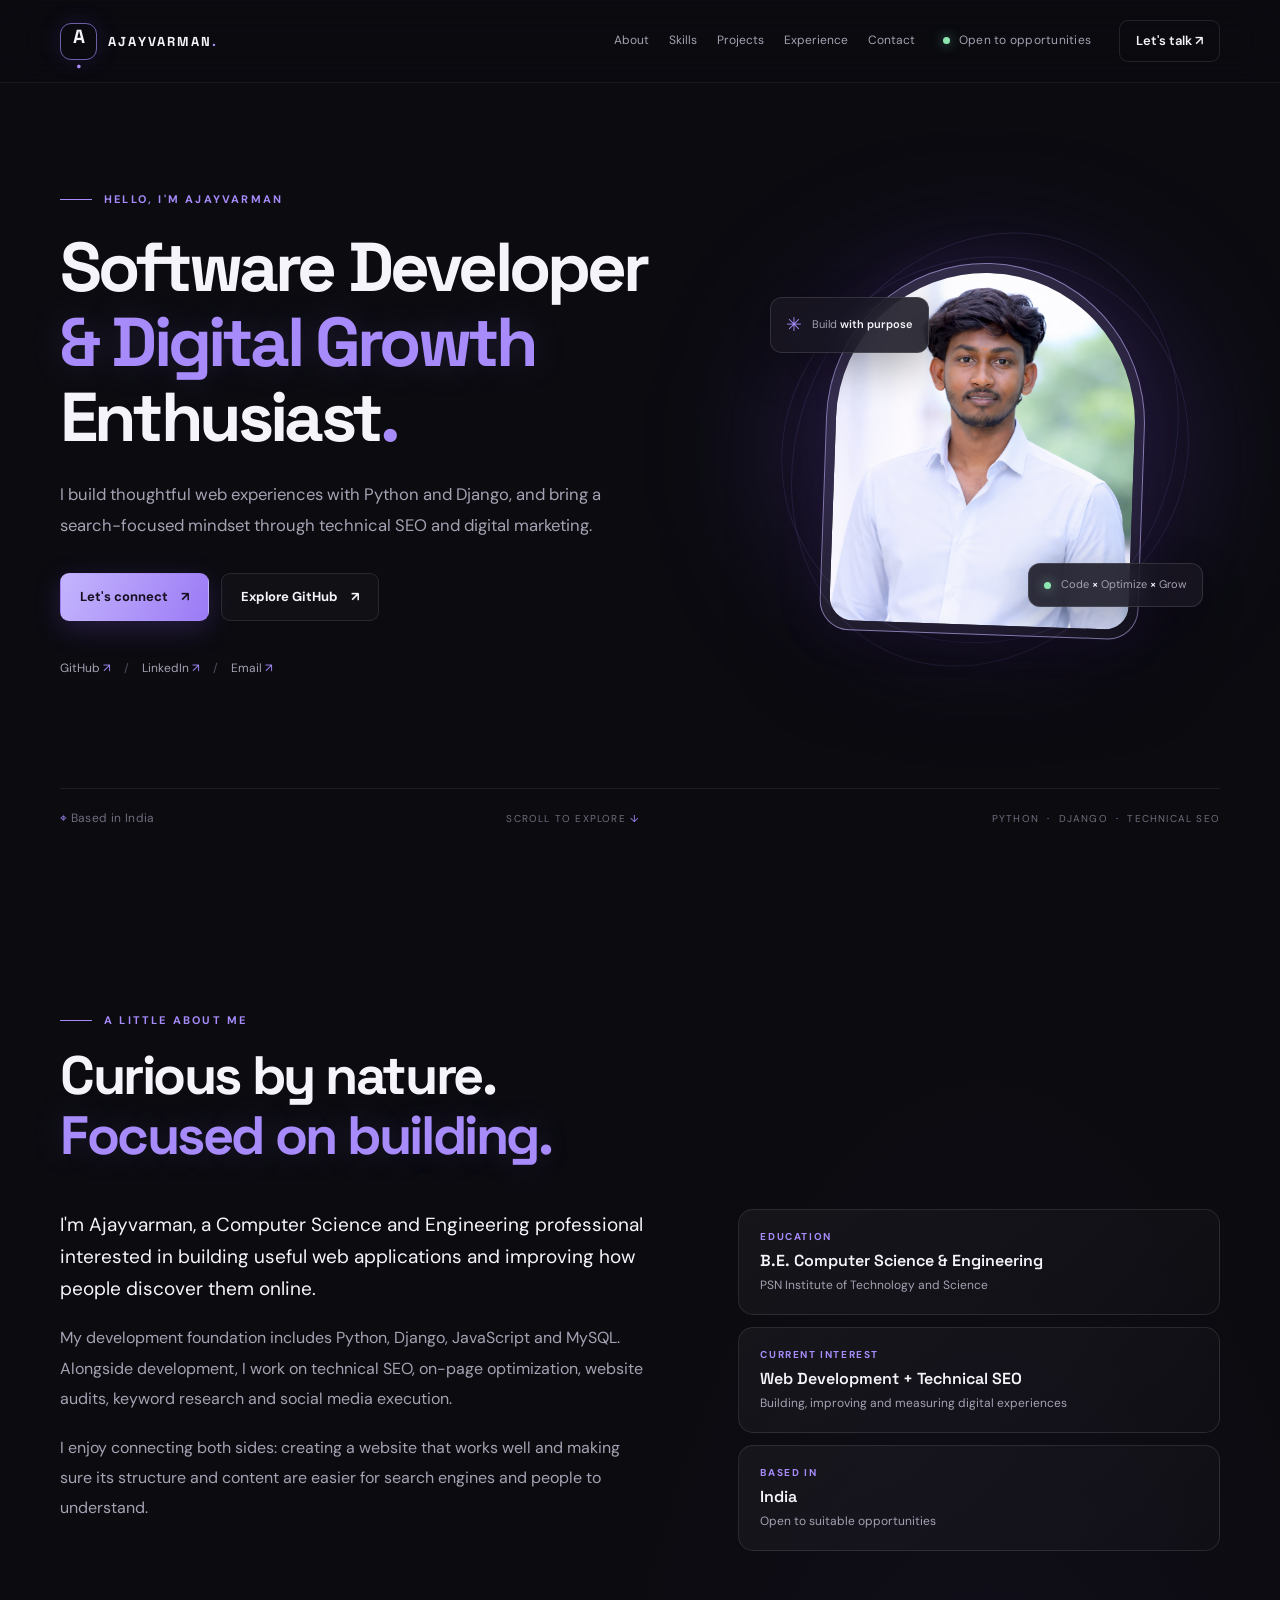
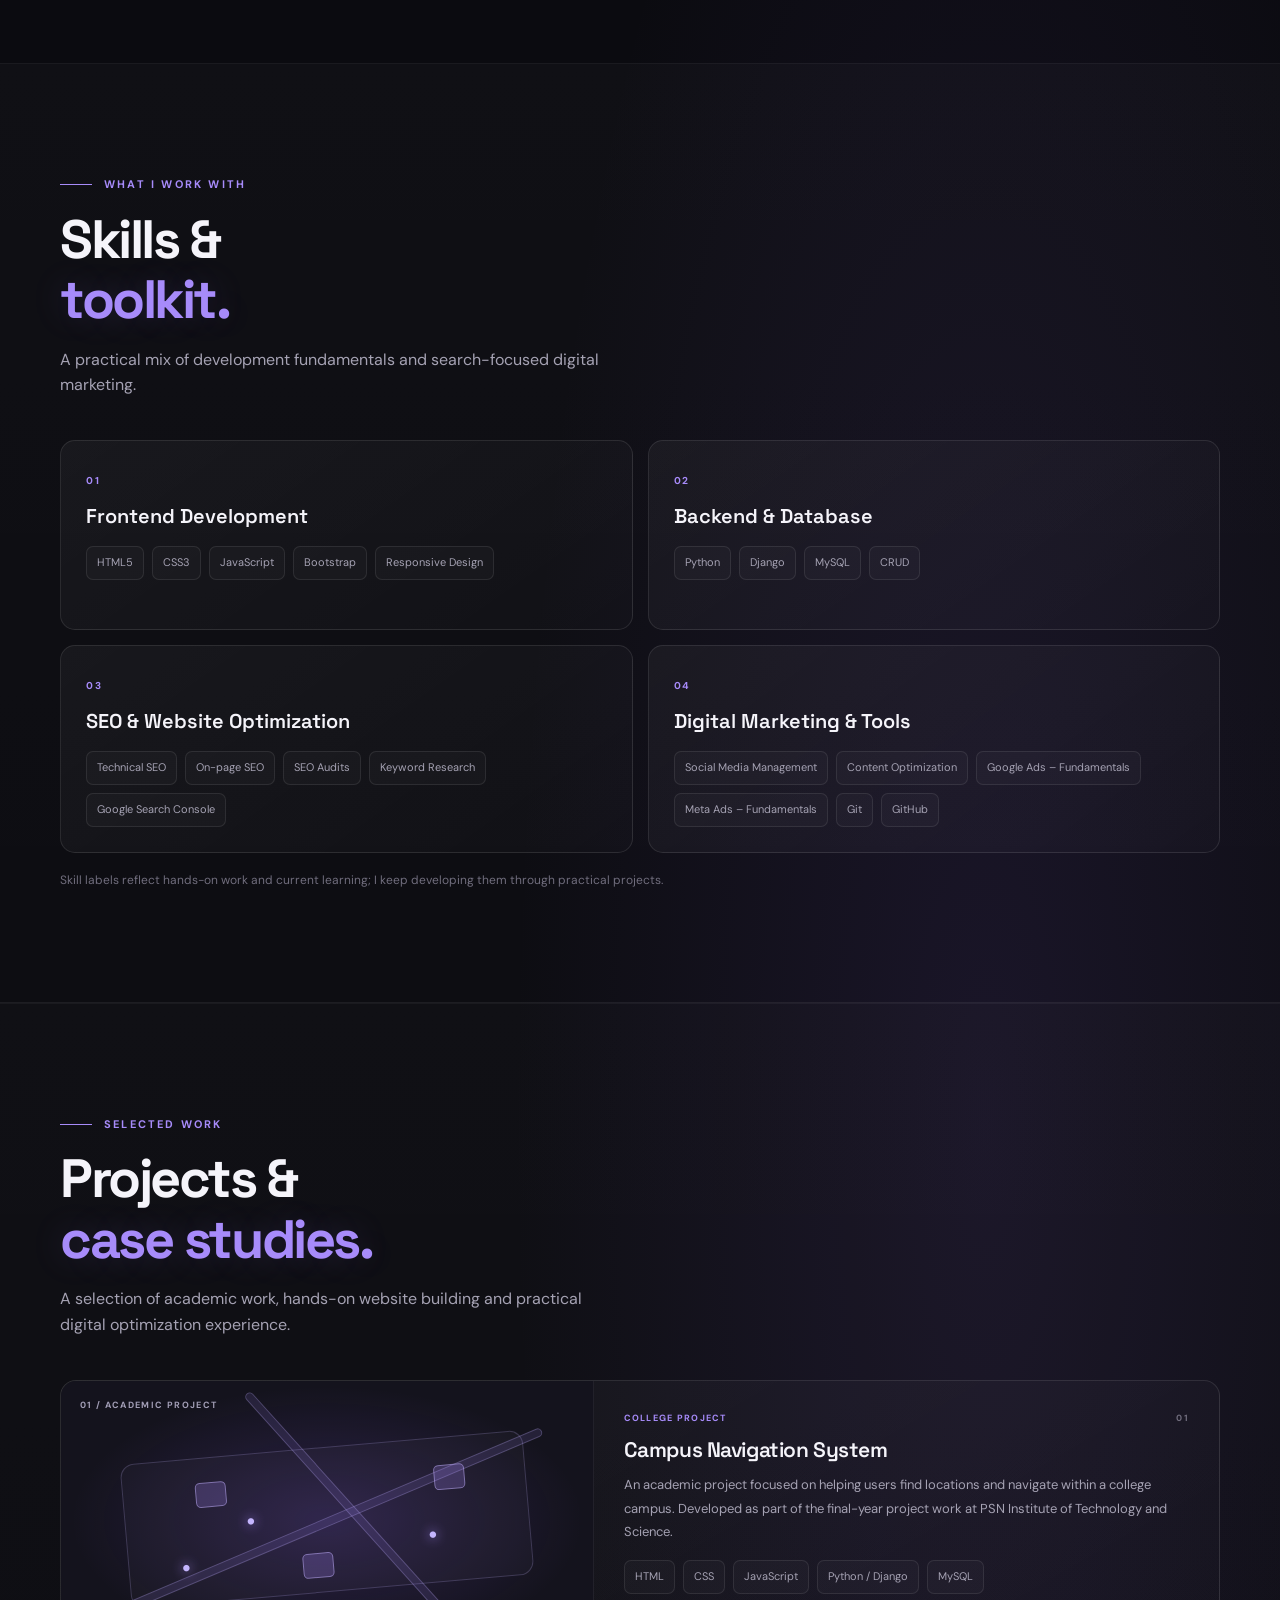
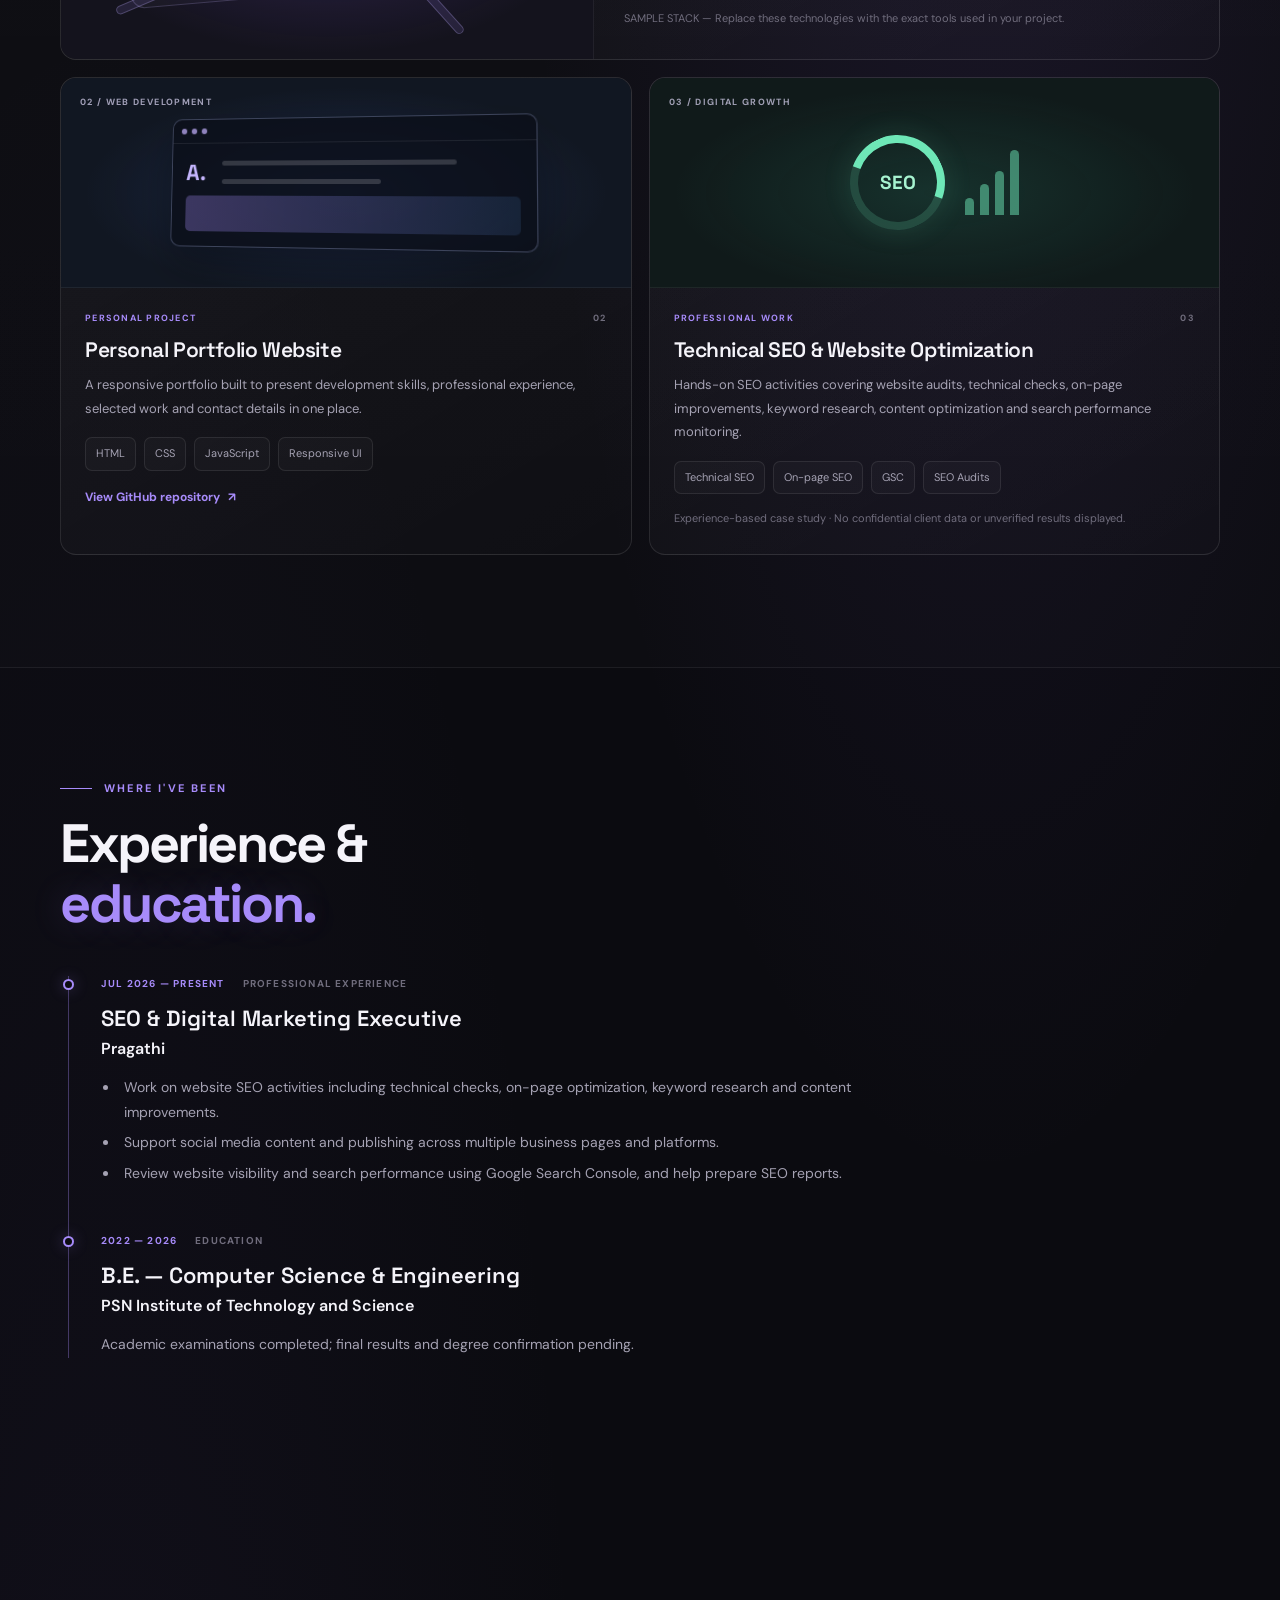
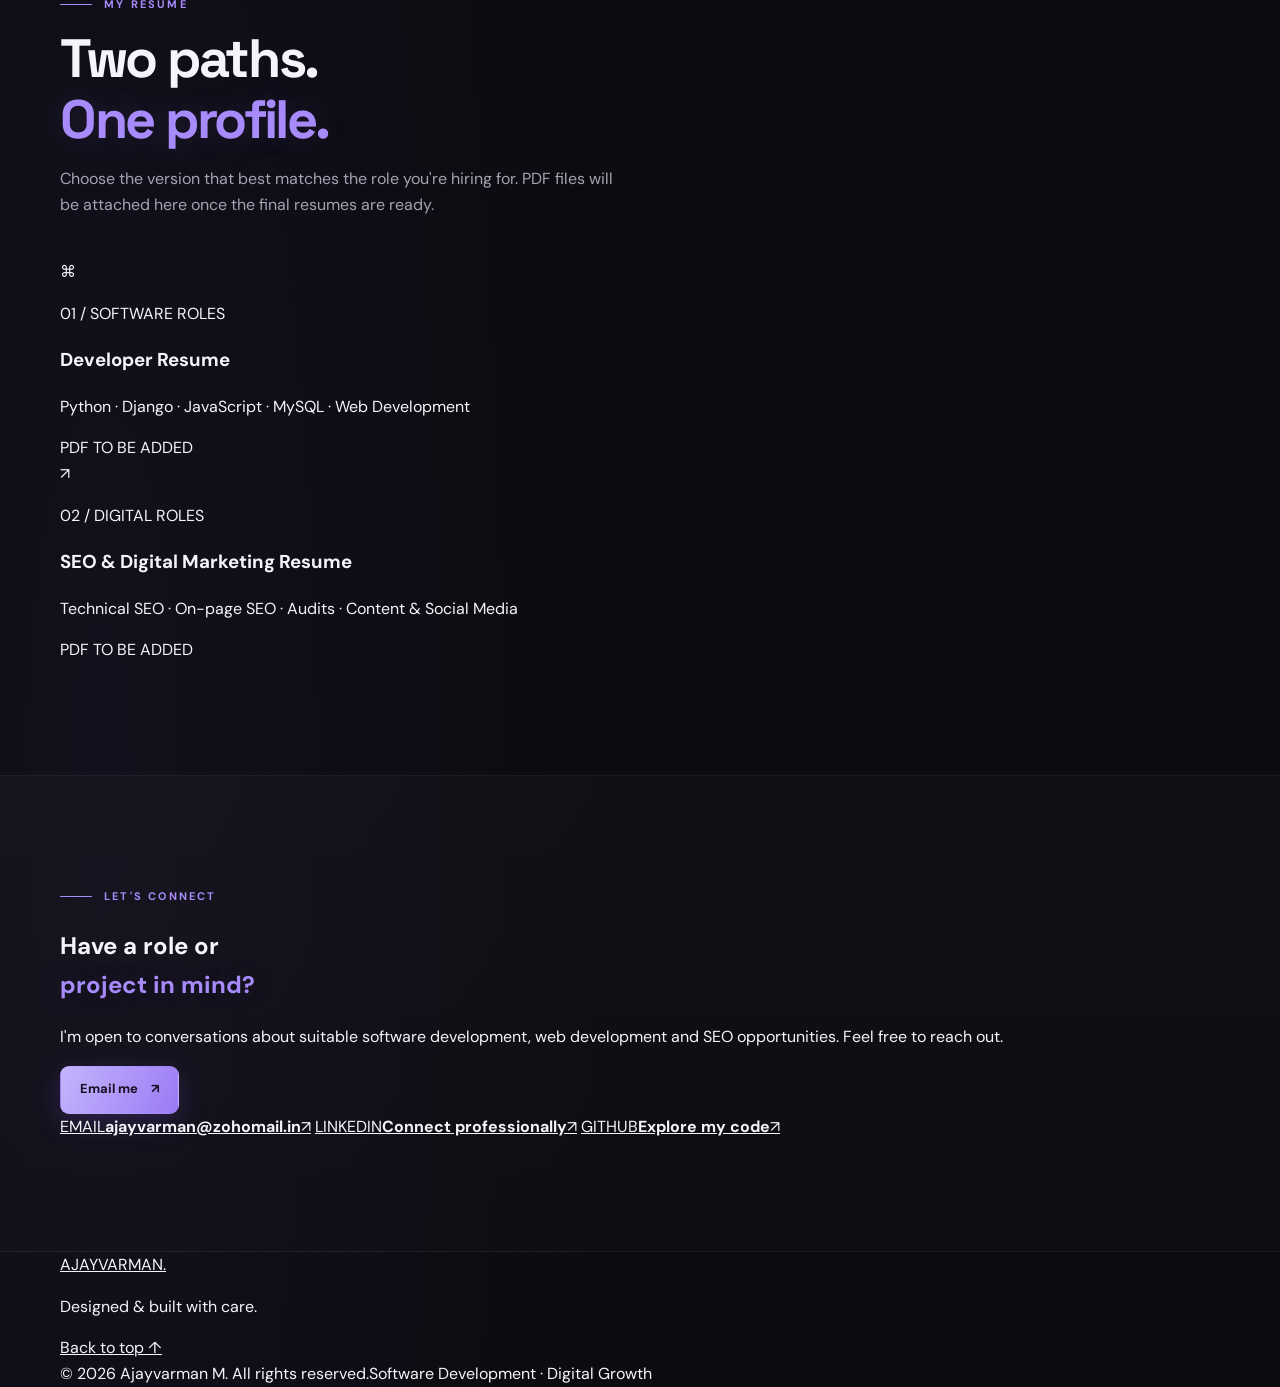
==== commit 81365e42: "Add resume placeholders contact section and footer" ====
--- a/index.html
+++ b/index.html
@@ -32,6 +32,7 @@
           <a href="#skills">Skills</a>
           <a href="#projects">Projects</a>
           <a href="#experience">Experience</a>
+          <a href="#contact">Contact</a>
         </div>
         <span class="availability"><span class="availability-dot"></span> Open to opportunities</span>
         <a class="nav-contact" href="mailto:ajayvarman@zohomail.in">Let's talk <span aria-hidden="true">↗</span></a>
@@ -232,6 +233,47 @@
         </article>
       </div>
     </section>
+
+    <section class="content-section container" id="resume" aria-labelledby="resume-title">
+      <div class="section-heading">
+        <p class="eyebrow"><span class="eyebrow-line"></span> MY RESUME</p>
+        <h2 id="resume-title">Two paths. <span class="headline-accent">One profile.</span></h2>
+        <p class="section-intro">Choose the version that best matches the role you're hiring for. PDF files will be attached here once the final resumes are ready.</p>
+      </div>
+      <div class="resume-grid">
+        <article class="resume-card">
+          <span class="resume-icon" aria-hidden="true">⌘</span>
+          <div><p class="resume-kicker">01 / SOFTWARE ROLES</p><h3>Developer Resume</h3><p>Python · Django · JavaScript · MySQL · Web Development</p></div>
+          <span class="resume-status">PDF TO BE ADDED</span>
+        </article>
+        <article class="resume-card">
+          <span class="resume-icon resume-icon-seo" aria-hidden="true">↗</span>
+          <div><p class="resume-kicker">02 / DIGITAL ROLES</p><h3>SEO &amp; Digital Marketing Resume</h3><p>Technical SEO · On-page SEO · Audits · Content &amp; Social Media</p></div>
+          <span class="resume-status">PDF TO BE ADDED</span>
+        </article>
+      </div>
+    </section>
+
+    <section class="content-section section-alt" id="contact" aria-labelledby="contact-title">
+      <div class="container contact-layout">
+        <div class="contact-copy">
+          <p class="eyebrow"><span class="eyebrow-line"></span> LET'S CONNECT</p>
+          <h2 id="contact-title">Have a role or<br><span class="headline-accent">project in mind?</span></h2>
+          <p>I'm open to conversations about suitable software development, web development and SEO opportunities. Feel free to reach out.</p>
+          <a class="button button-primary contact-email" href="mailto:ajayvarman@zohomail.in?subject=Portfolio%20Enquiry">Email me <span aria-hidden="true">↗</span></a>
+        </div>
+        <div class="contact-details">
+          <a class="contact-row" href="mailto:ajayvarman@zohomail.in"><span class="contact-label">EMAIL</span><strong>ajayvarman@zohomail.in</strong><span aria-hidden="true">↗</span></a>
+          <a class="contact-row" href="https://www.linkedin.com/in/ajayvarman-m/" target="_blank" rel="noopener noreferrer"><span class="contact-label">LINKEDIN</span><strong>Connect professionally</strong><span aria-hidden="true">↗</span></a>
+          <a class="contact-row" href="https://github.com/ajayvarmanm" target="_blank" rel="noopener noreferrer"><span class="contact-label">GITHUB</span><strong>Explore my code</strong><span aria-hidden="true">↗</span></a>
+        </div>
+      </div>
+    </section>
+
   </main>
+  <footer class="site-footer">
+    <div class="container footer-inner"><a class="footer-brand" href="#home">AJAYVARMAN<span>.</span></a><p>Designed &amp; built with care.</p><a href="#home">Back to top ↑</a></div>
+    <div class="container footer-bottom"><span>© <span id="current-year">2026</span> Ajayvarman M. All rights reserved.</span><span>Software Development · Digital Growth</span></div>
+  </footer>
 </body>
 </html>
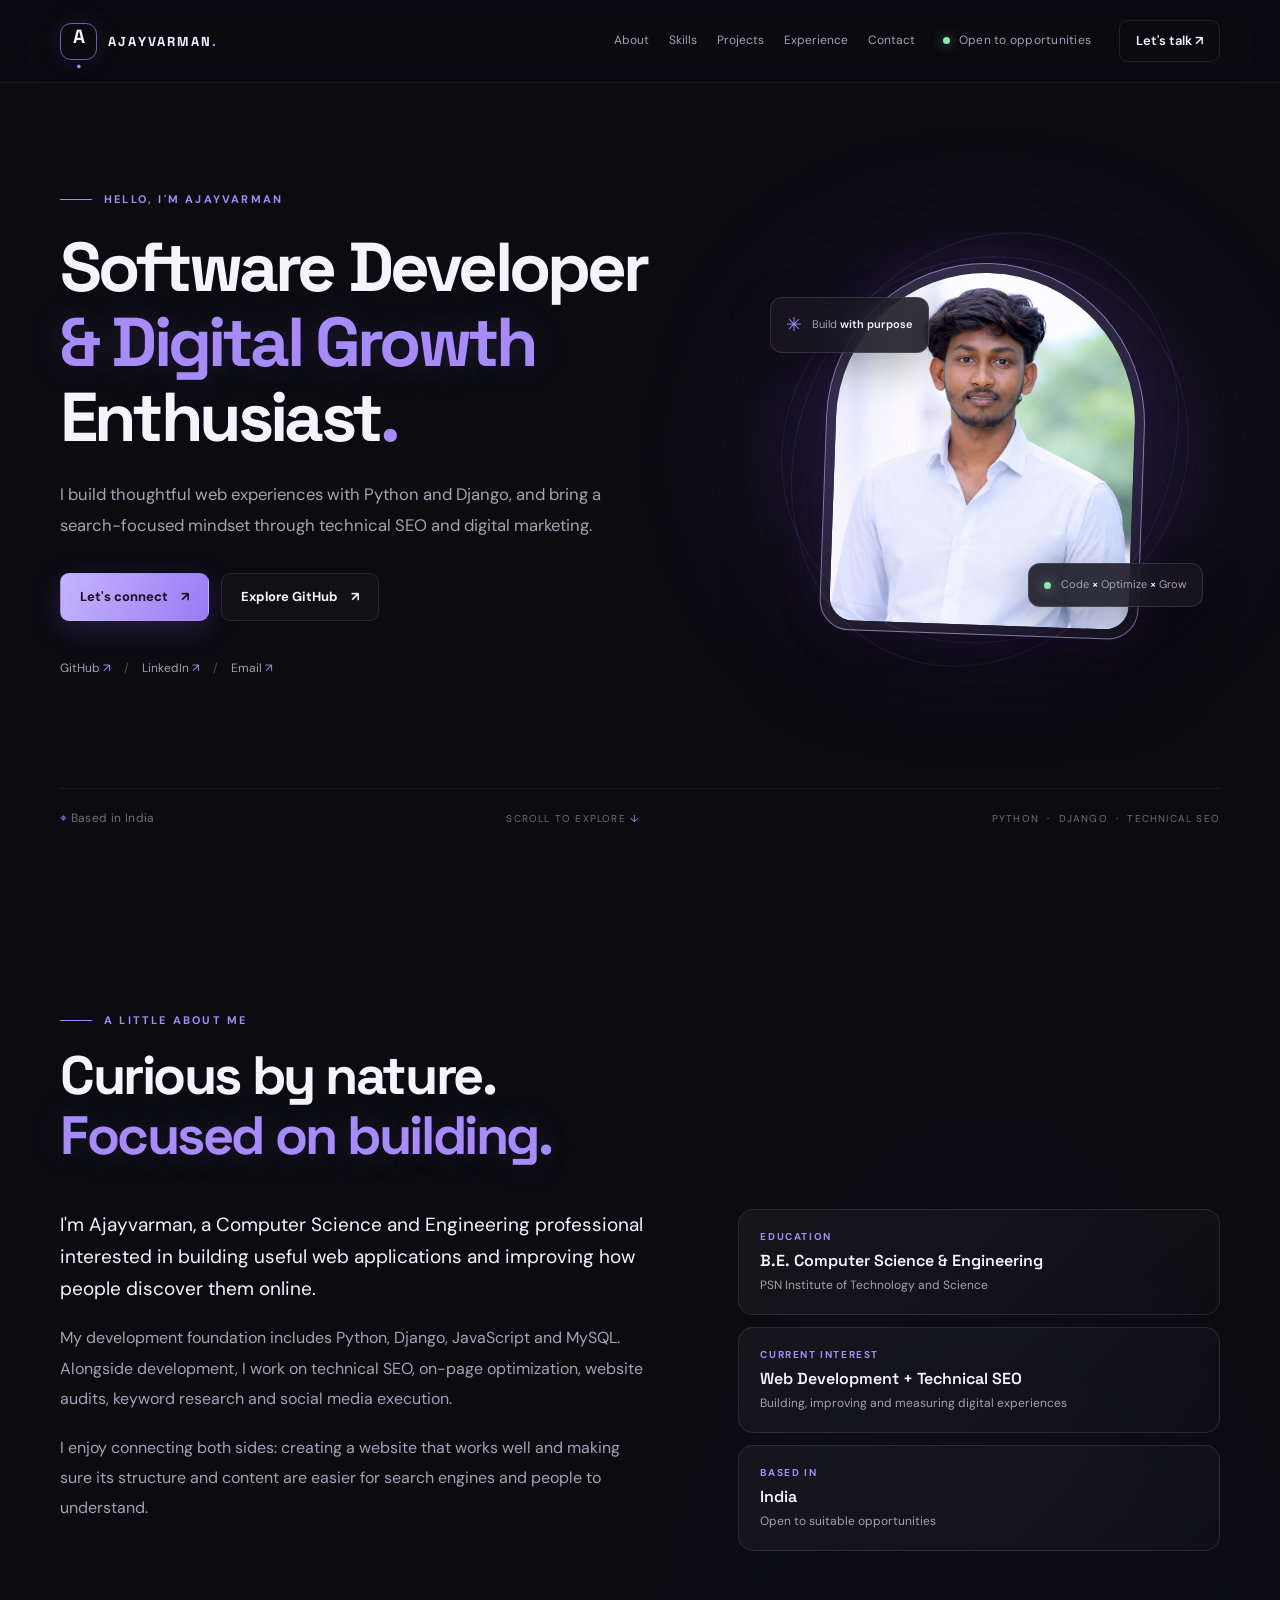
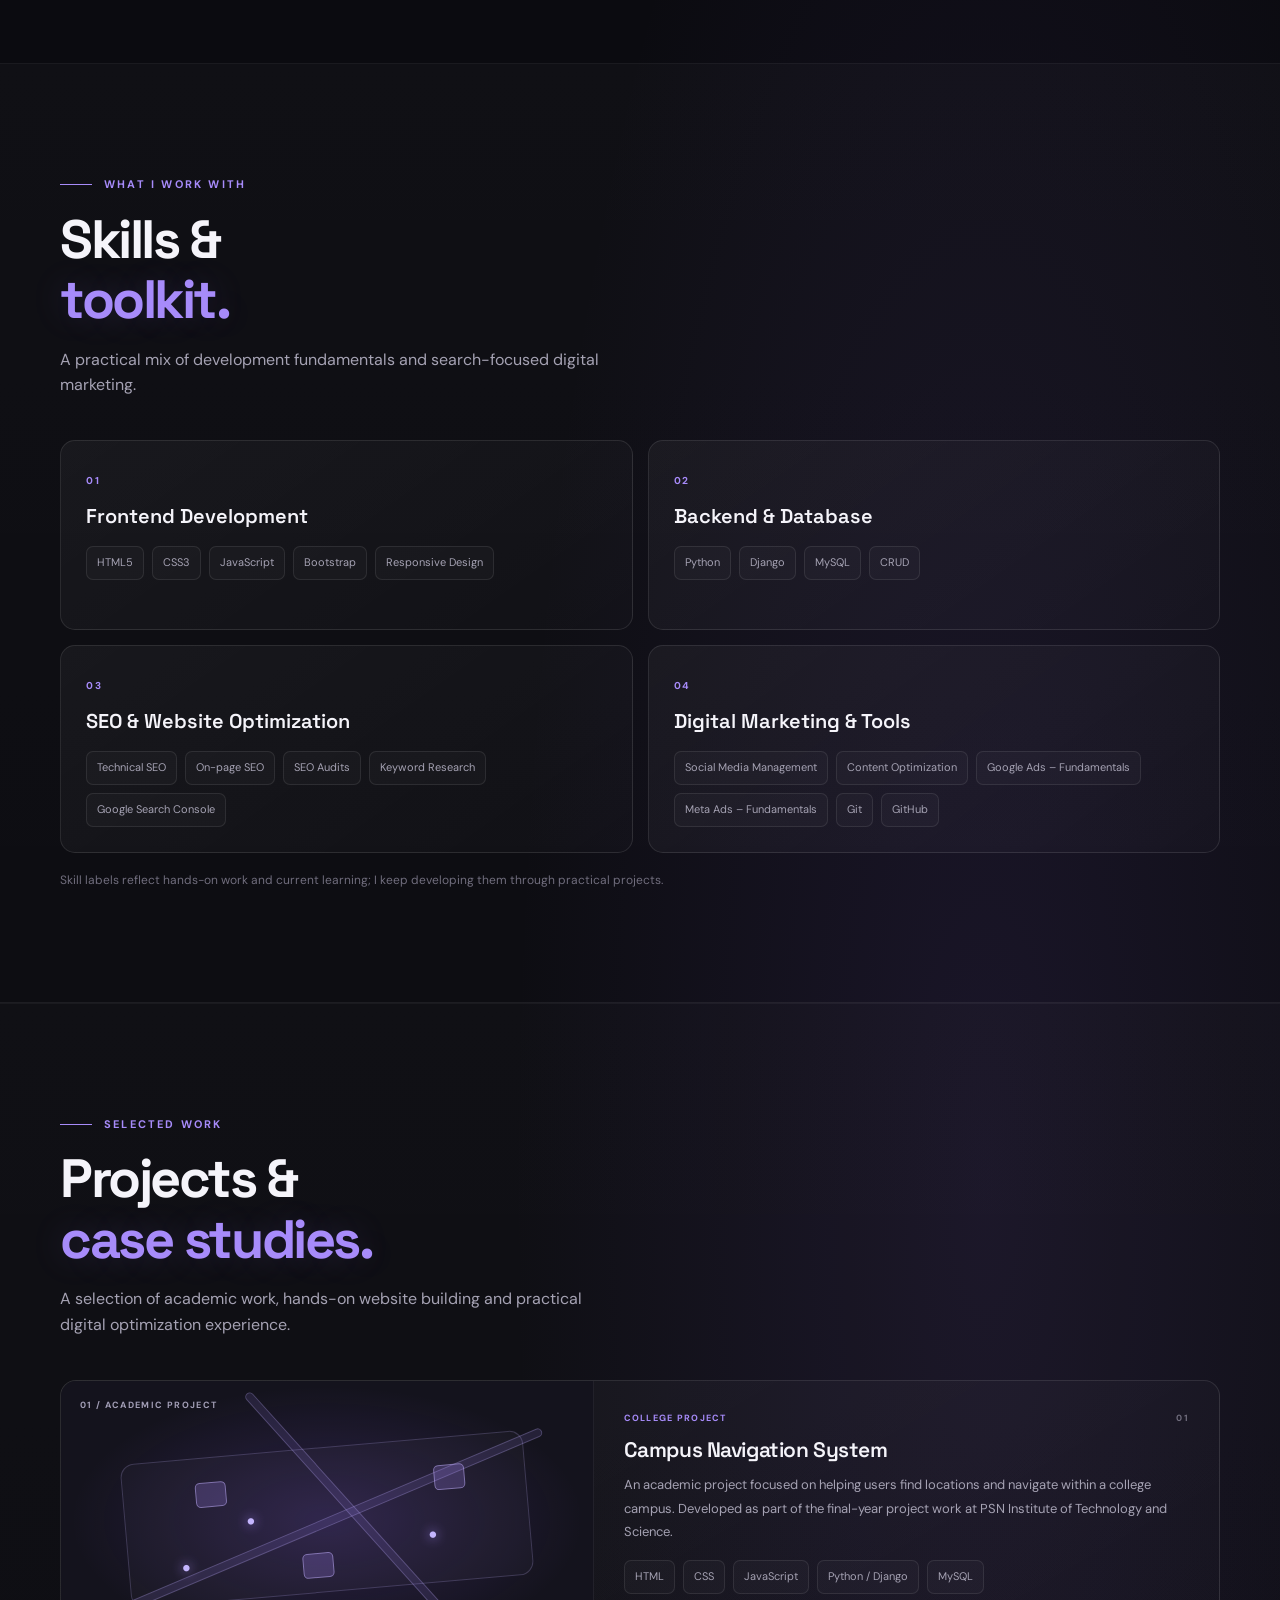
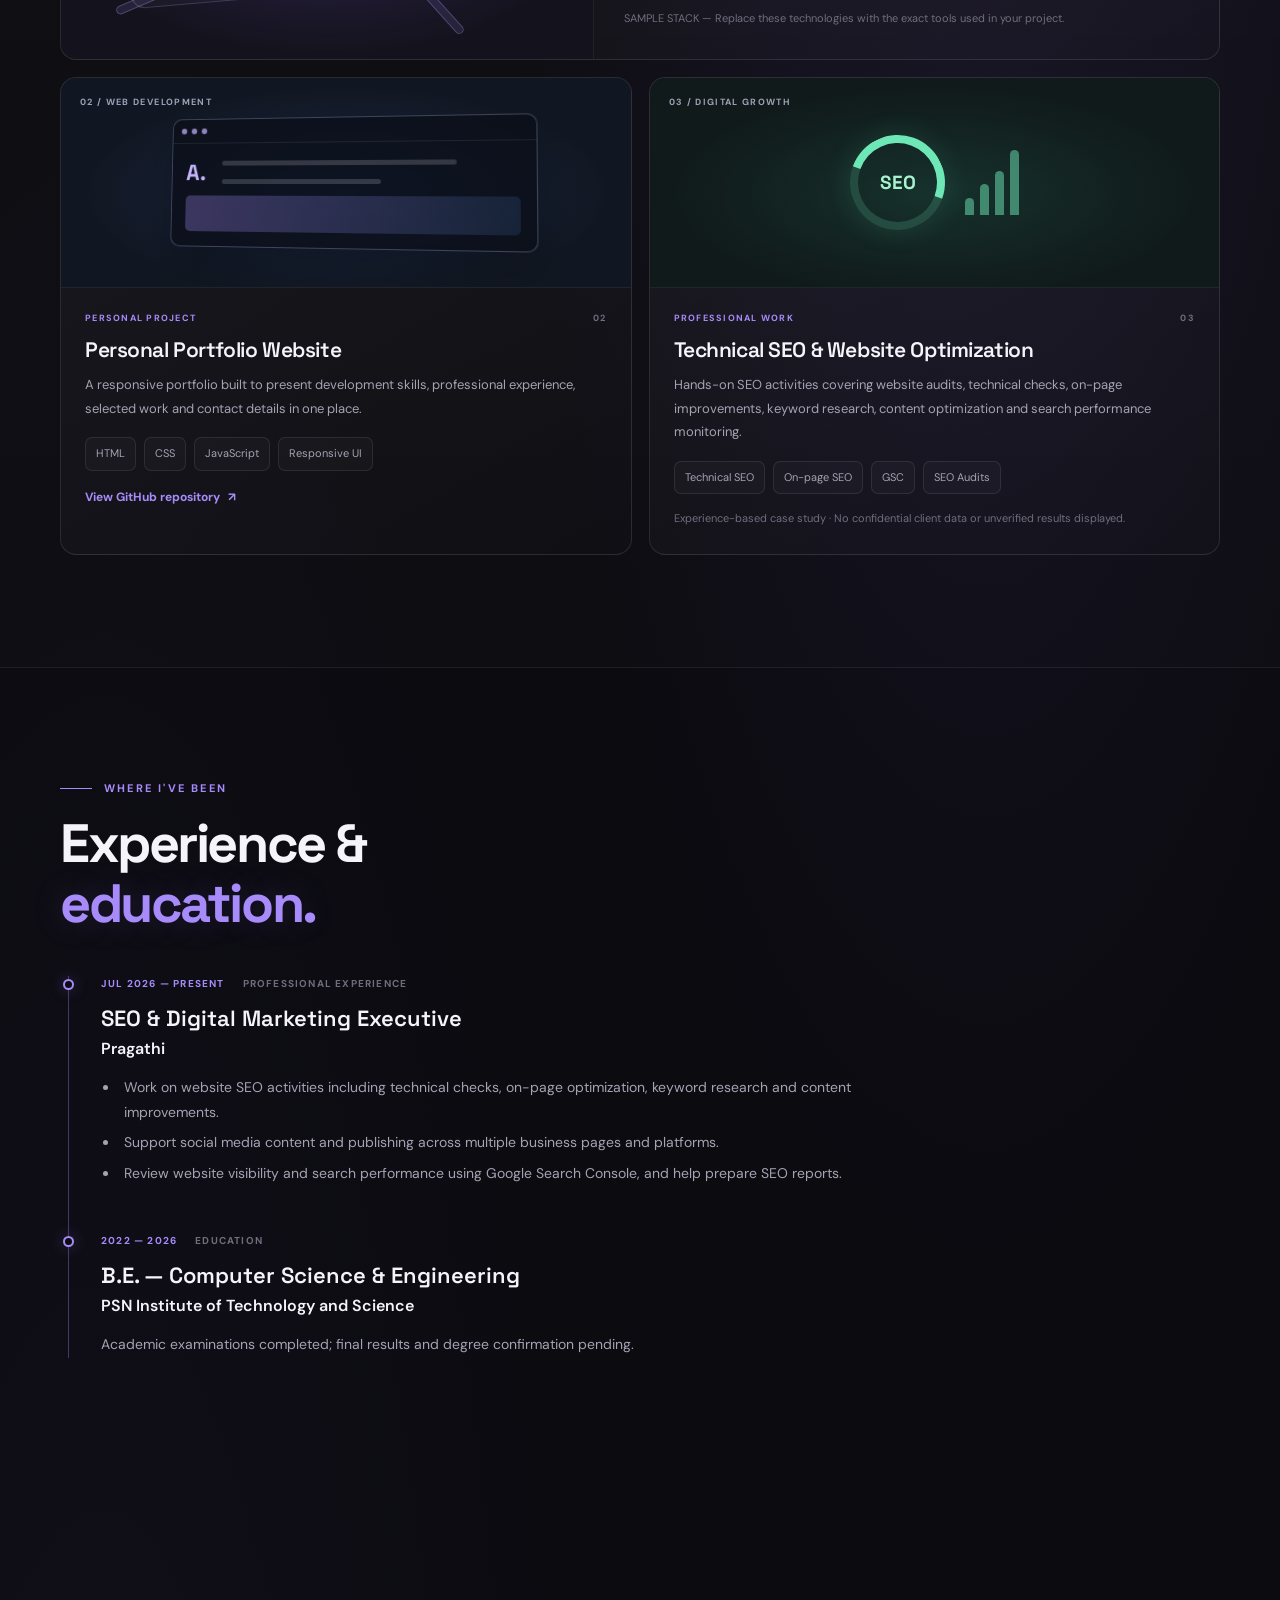
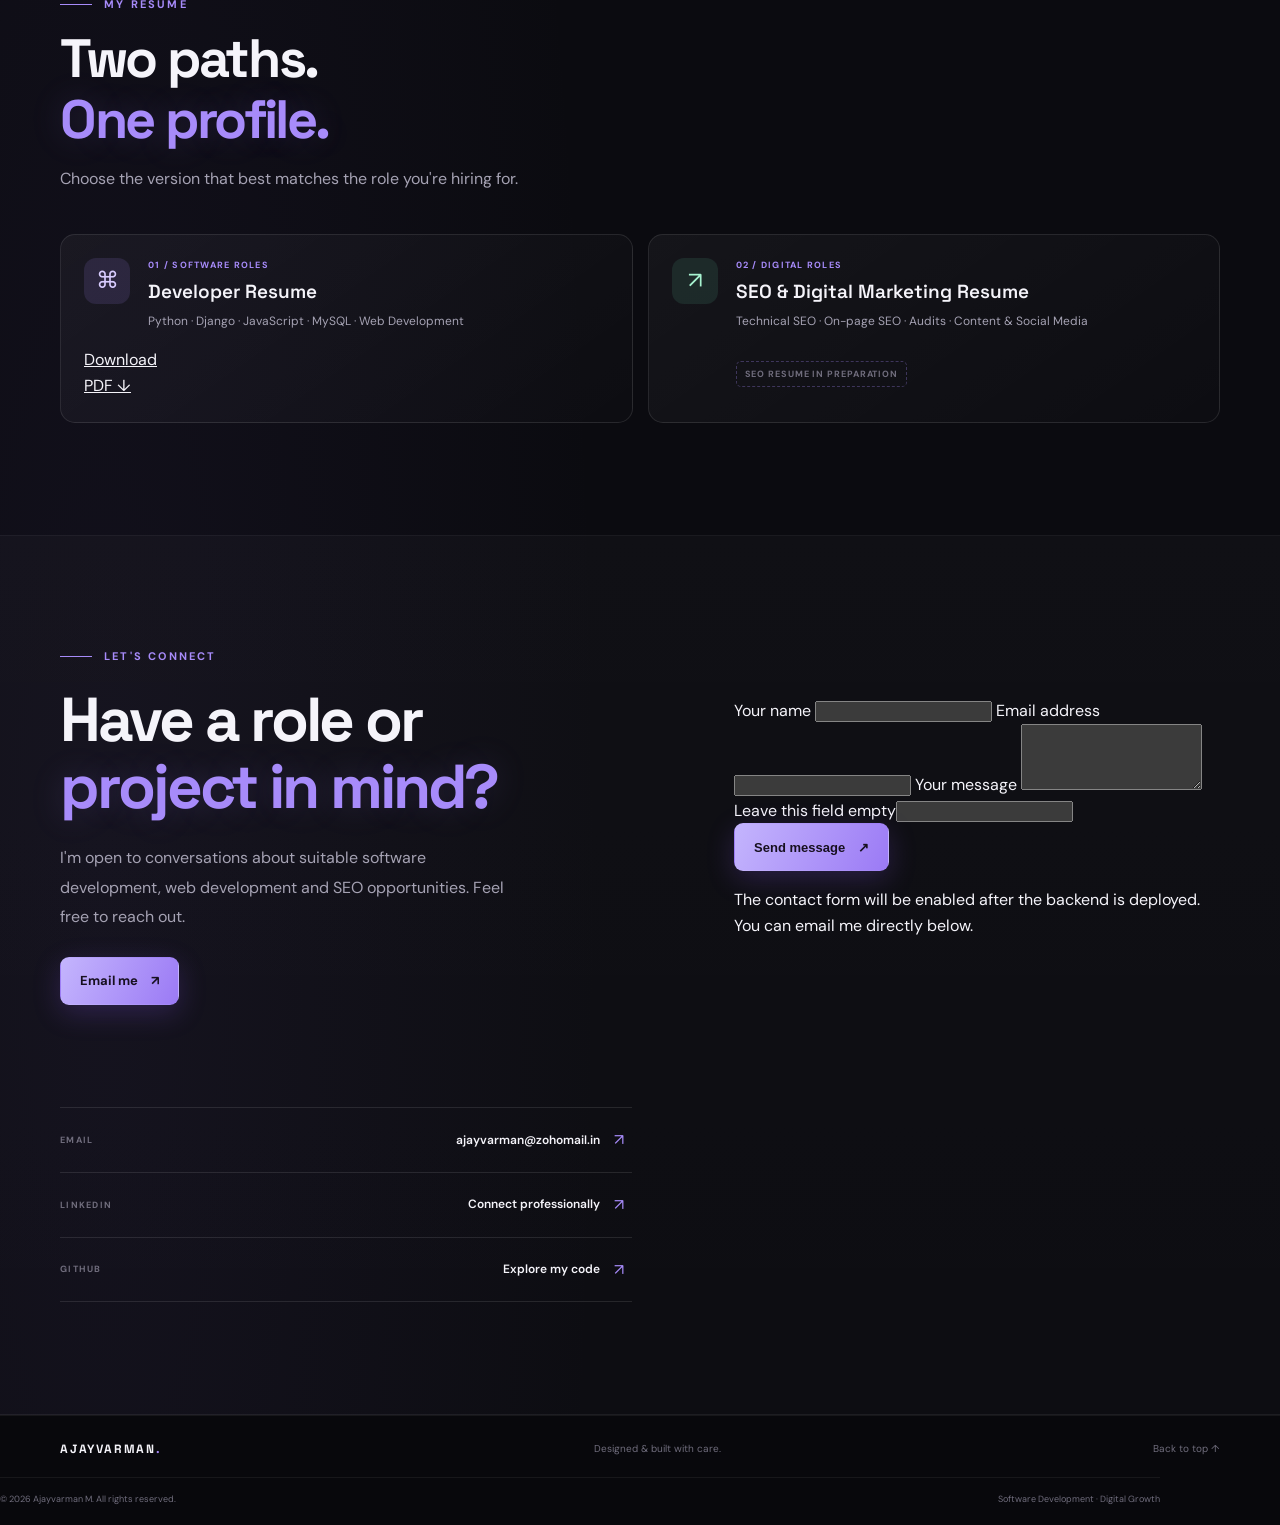
==== commit 118d0b3d: "Connect developer resume and add SEO metadata contact form" ====
--- a/index.html
+++ b/index.html
@@ -4,16 +4,38 @@
   <meta charset="utf-8">
   <meta name="viewport" content="width=device-width, initial-scale=1">
   <meta name="theme-color" content="#0b0b10">
+  <link rel="canonical" href="https://ajayvarmanm.github.io/Portfolio/">
+  <meta property="og:url" content="https://ajayvarmanm.github.io/Portfolio/">
+  <meta name="robots" content="index, follow, max-image-preview:large">
+  <meta name="author" content="Ajayvarman M">
+  <meta property="og:locale" content="en_IN">
+  <meta name="twitter:card" content="summary_large_image">
+  <meta name="twitter:title" content="Ajayvarman M | Software Developer & Digital Growth Enthusiast">
+  <meta name="twitter:description" content="Python, Django, web development and technical SEO.">
+  <meta name="twitter:image" content="https://ajayvarmanm.github.io/Portfolio/Ajayvarman.png">
   <meta name="description" content="Ajayvarman M is a software developer and digital growth enthusiast working with Python, Django, web technologies and technical SEO.">
   <meta property="og:type" content="website">
   <meta property="og:title" content="Ajayvarman M | Software Developer & Digital Growth Enthusiast">
   <meta property="og:description" content="I build useful web experiences and help make them easier to discover.">
-  <meta property="og:image" content="Ajayvarman.png">
+  <meta property="og:image" content="https://ajayvarmanm.github.io/Portfolio/Ajayvarman.png">
   <title>Ajayvarman M | Software Developer & Digital Growth Enthusiast</title>
   <link rel="preconnect" href="https://fonts.googleapis.com">
   <link rel="preconnect" href="https://fonts.gstatic.com" crossorigin>
   <link href="https://fonts.googleapis.com/css2?family=DM+Sans:wght@400;500;600;700&family=Space+Grotesk:wght@400;500;600;700&display=swap" rel="stylesheet">
+  <link rel="sitemap" type="application/xml" href="sitemap.xml">
   <link rel="stylesheet" href="assets/css/style.css">
+  <script type="application/ld+json">
+  {
+    "@context": "https://schema.org",
+    "@type": "Person",
+    "name": "Ajayvarman M",
+    "url": "https://ajayvarmanm.github.io/Portfolio/",
+    "image": "https://ajayvarmanm.github.io/Portfolio/Ajayvarman.png",
+    "jobTitle": "Software Developer and Digital Growth Enthusiast",
+    "sameAs": ["https://github.com/ajayvarmanm", "https://www.linkedin.com/in/ajayvarman-m/"],
+    "knowsAbout": ["Python", "Django", "JavaScript", "MySQL", "Technical SEO", "On-page SEO"]
+  }
+  </script>
   <script src="assets/js/main.js" defer></script>
 </head>
 <body>
@@ -238,18 +260,18 @@
       <div class="section-heading">
         <p class="eyebrow"><span class="eyebrow-line"></span> MY RESUME</p>
         <h2 id="resume-title">Two paths. <span class="headline-accent">One profile.</span></h2>
-        <p class="section-intro">Choose the version that best matches the role you're hiring for. PDF files will be attached here once the final resumes are ready.</p>
+        <p class="section-intro">Choose the version that best matches the role you're hiring for.</p>
       </div>
       <div class="resume-grid">
         <article class="resume-card">
           <span class="resume-icon" aria-hidden="true">⌘</span>
           <div><p class="resume-kicker">01 / SOFTWARE ROLES</p><h3>Developer Resume</h3><p>Python · Django · JavaScript · MySQL · Web Development</p></div>
-          <span class="resume-status">PDF TO BE ADDED</span>
+          <a class="resume-download" href="AJAYVARMAN.M%20FULL%20STACK%20DEVELOPER.pdf" download>Download PDF <span aria-hidden="true">↓</span></a>
         </article>
         <article class="resume-card">
           <span class="resume-icon resume-icon-seo" aria-hidden="true">↗</span>
           <div><p class="resume-kicker">02 / DIGITAL ROLES</p><h3>SEO &amp; Digital Marketing Resume</h3><p>Technical SEO · On-page SEO · Audits · Content &amp; Social Media</p></div>
-          <span class="resume-status">PDF TO BE ADDED</span>
+          <span class="resume-status">SEO RESUME IN PREPARATION</span>
         </article>
       </div>
     </section>
@@ -262,6 +284,17 @@
           <p>I'm open to conversations about suitable software development, web development and SEO opportunities. Feel free to reach out.</p>
           <a class="button button-primary contact-email" href="mailto:ajayvarman@zohomail.in?subject=Portfolio%20Enquiry">Email me <span aria-hidden="true">↗</span></a>
         </div>
+        <form class="contact-form" id="contact-form">
+          <label for="contact-name">Your name</label>
+          <input id="contact-name" name="name" type="text" autocomplete="name" maxlength="100" required>
+          <label for="contact-email">Email address</label>
+          <input id="contact-email" name="email" type="email" autocomplete="email" maxlength="254" required>
+          <label for="contact-message">Your message</label>
+          <textarea id="contact-message" name="message" rows="4" maxlength="3000" required></textarea>
+          <div class="form-trap" aria-hidden="true"><label for="contact-website">Leave this field empty</label><input id="contact-website" name="website" type="text" tabindex="-1" autocomplete="off"></div>
+          <button class="button button-primary" type="submit">Send message <span aria-hidden="true">↗</span></button>
+          <p class="form-status" id="contact-status" role="status" aria-live="polite">The contact form will be enabled after the backend is deployed. You can email me directly below.</p>
+        </form>
         <div class="contact-details">
           <a class="contact-row" href="mailto:ajayvarman@zohomail.in"><span class="contact-label">EMAIL</span><strong>ajayvarman@zohomail.in</strong><span aria-hidden="true">↗</span></a>
           <a class="contact-row" href="https://www.linkedin.com/in/ajayvarman-m/" target="_blank" rel="noopener noreferrer"><span class="contact-label">LINKEDIN</span><strong>Connect professionally</strong><span aria-hidden="true">↗</span></a>
--- a/assets/css/style.css
+++ b/assets/css/style.css
@@ -425,3 +425,41 @@
   .project-featured .project-body { padding: 23px 21px; }
   .project-body { padding: 21px; }
 }
+
+
+/* Resume, contact and footer */
+.resume-grid { display: grid; grid-template-columns: repeat(2, minmax(0, 1fr)); gap: 15px; }
+.resume-card { display: grid; grid-template-columns: 48px 1fr; align-items: start; gap: 16px; padding: 23px; border: 1px solid var(--border); border-radius: 15px; background: linear-gradient(145deg, rgba(255,255,255,.045), rgba(255,255,255,.012)); }
+.resume-icon { width: 46px; height: 46px; display: grid; place-items: center; border-radius: 12px; color: #d8ccff; background: rgba(167,139,250,.13); font-size: 23px; }
+.resume-icon-seo { color: #a7f3d0; background: rgba(110,231,183,.1); }
+.resume-kicker { margin: 0 0 7px; color: var(--accent); font-size: 9px; font-weight: 700; letter-spacing: .14em; }
+.resume-card h3 { margin: 0 0 7px; font: 600 19px var(--font-display); }
+.resume-card p:not(.resume-kicker) { margin: 0; color: var(--muted); font-size: 12px; line-height: 1.7; }
+.resume-status { grid-column: 2; justify-self: start; margin-top: 2px; padding: 5px 8px; border: 1px dashed rgba(167,139,250,.3); border-radius: 5px; color: var(--subtle); font-size: 9px; font-weight: 700; letter-spacing: .1em; }
+.contact-layout { display: grid; grid-template-columns: 1fr .85fr; gap: clamp(35px, 8vw, 110px); align-items: center; }
+.contact-copy h2 { margin: 0; font: 700 clamp(38px, 5vw, 62px)/1.08 var(--font-display); letter-spacing: -.05em; }
+.contact-copy > p:not(.eyebrow) { max-width: 470px; margin: 22px 0 25px; color: var(--muted); line-height: 1.85; }
+.contact-email { width: fit-content; }
+.contact-details { border-top: 1px solid var(--border); }
+.contact-row { display: grid; grid-template-columns: 1fr auto 18px; align-items: center; gap: 14px; padding: 19px 0; border-bottom: 1px solid var(--border); text-decoration: none; transition: color .2s; }
+.contact-row:hover { color: var(--accent); }
+.contact-label { color: var(--subtle); font-size: 9px; font-weight: 700; letter-spacing: .14em; }
+.contact-row strong { color: var(--text); font-size: 12px; font-weight: 600; }
+.contact-row > span:last-child { color: var(--accent); }
+.site-footer { padding: 25px 0 18px; background: #08080c; border-top: 1px solid rgba(255,255,255,.06); }
+.footer-inner, .footer-bottom { display: flex; justify-content: space-between; align-items: center; gap: 18px; }
+.footer-brand { font: 700 12px var(--font-display); letter-spacing: .15em; text-decoration: none; }
+.footer-brand span { color: var(--accent); }
+.footer-inner p, .footer-inner > a:last-child, .footer-bottom { margin: 0; color: var(--subtle); font-size: 10px; }
+.footer-inner > a:last-child { text-decoration: none; }
+.footer-bottom { margin-top: 20px; padding-top: 14px; border-top: 1px solid rgba(255,255,255,.06); font-size: 9px; }
+@media (max-width: 680px) {
+  .resume-grid, .contact-layout { grid-template-columns: 1fr; }
+  .resume-card { padding: 19px; }
+  .contact-layout { gap: 35px; }
+  .contact-row { grid-template-columns: 1fr auto; }
+  .contact-label { grid-column: 1 / -1; }
+  .footer-inner { flex-wrap: wrap; }
+  .footer-inner p { order: 3; width: 100%; }
+  .footer-bottom { align-items: flex-start; flex-direction: column; gap: 7px; }
+}
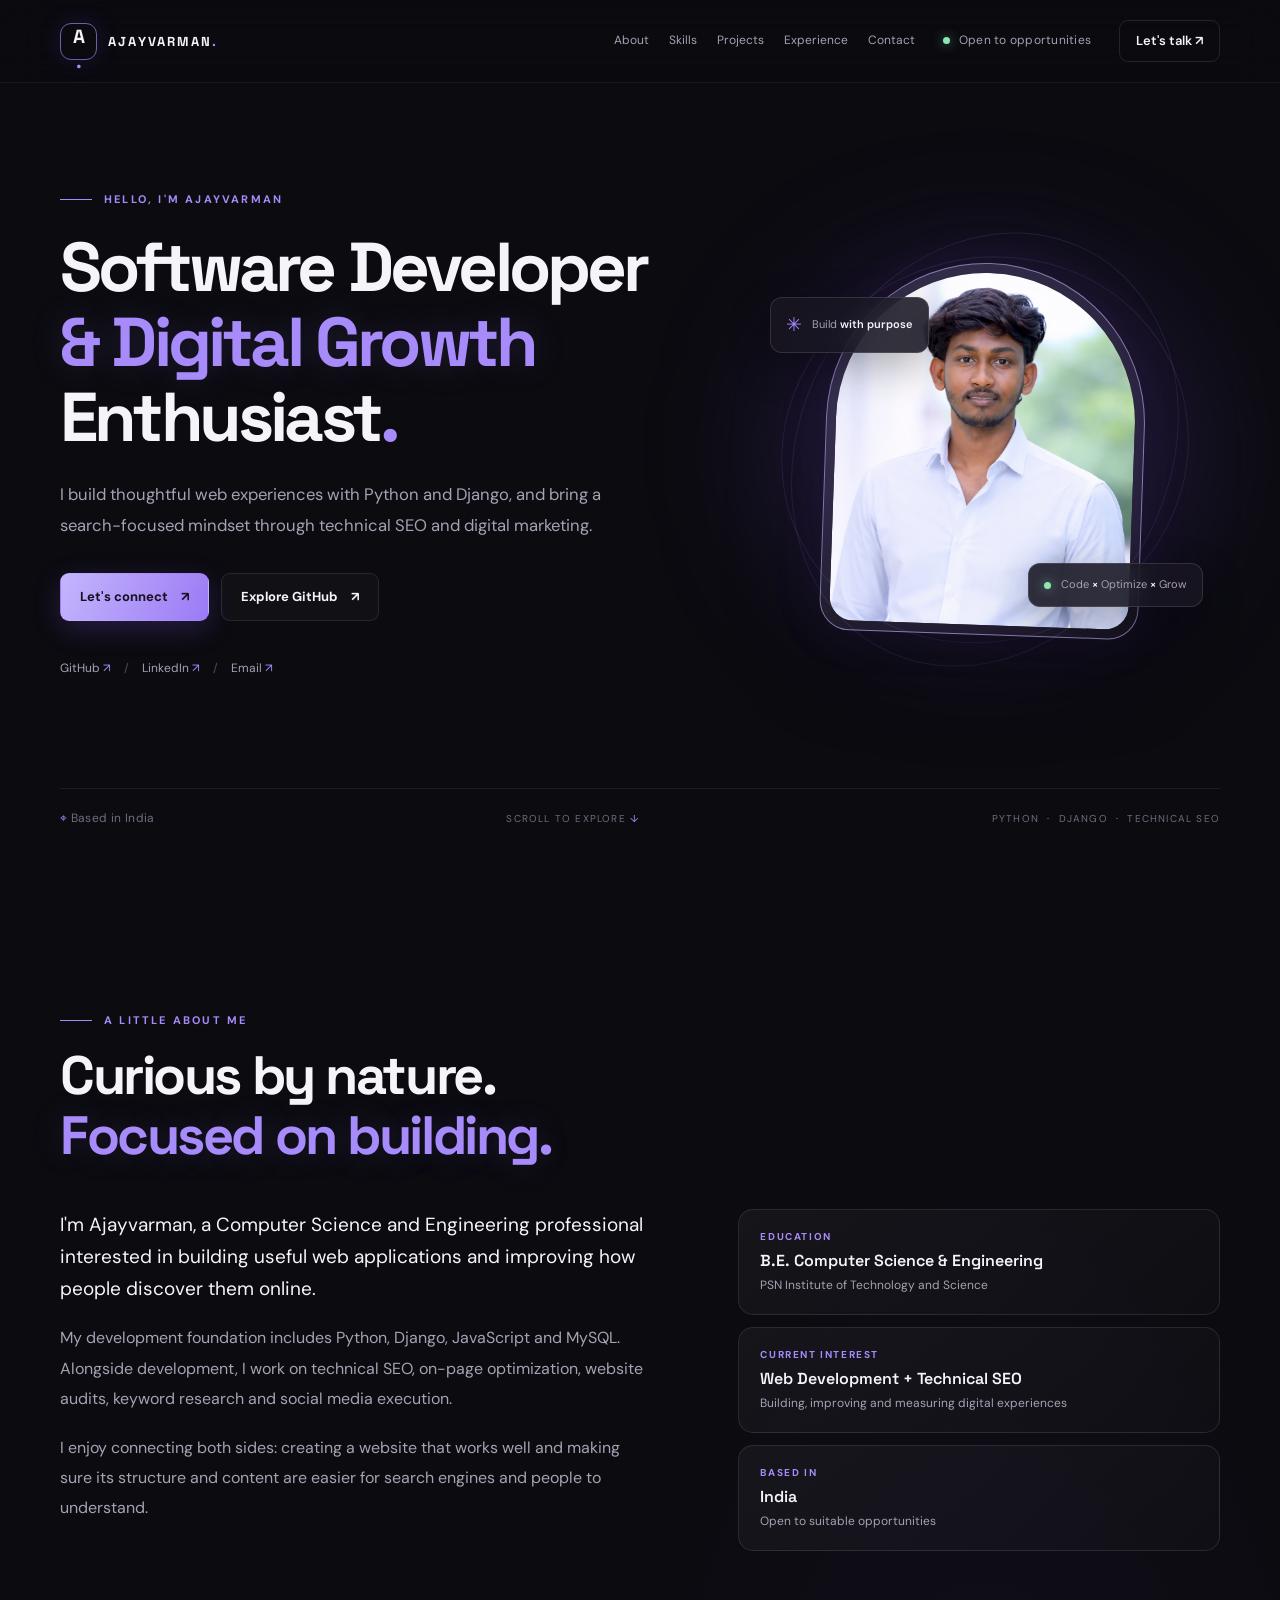
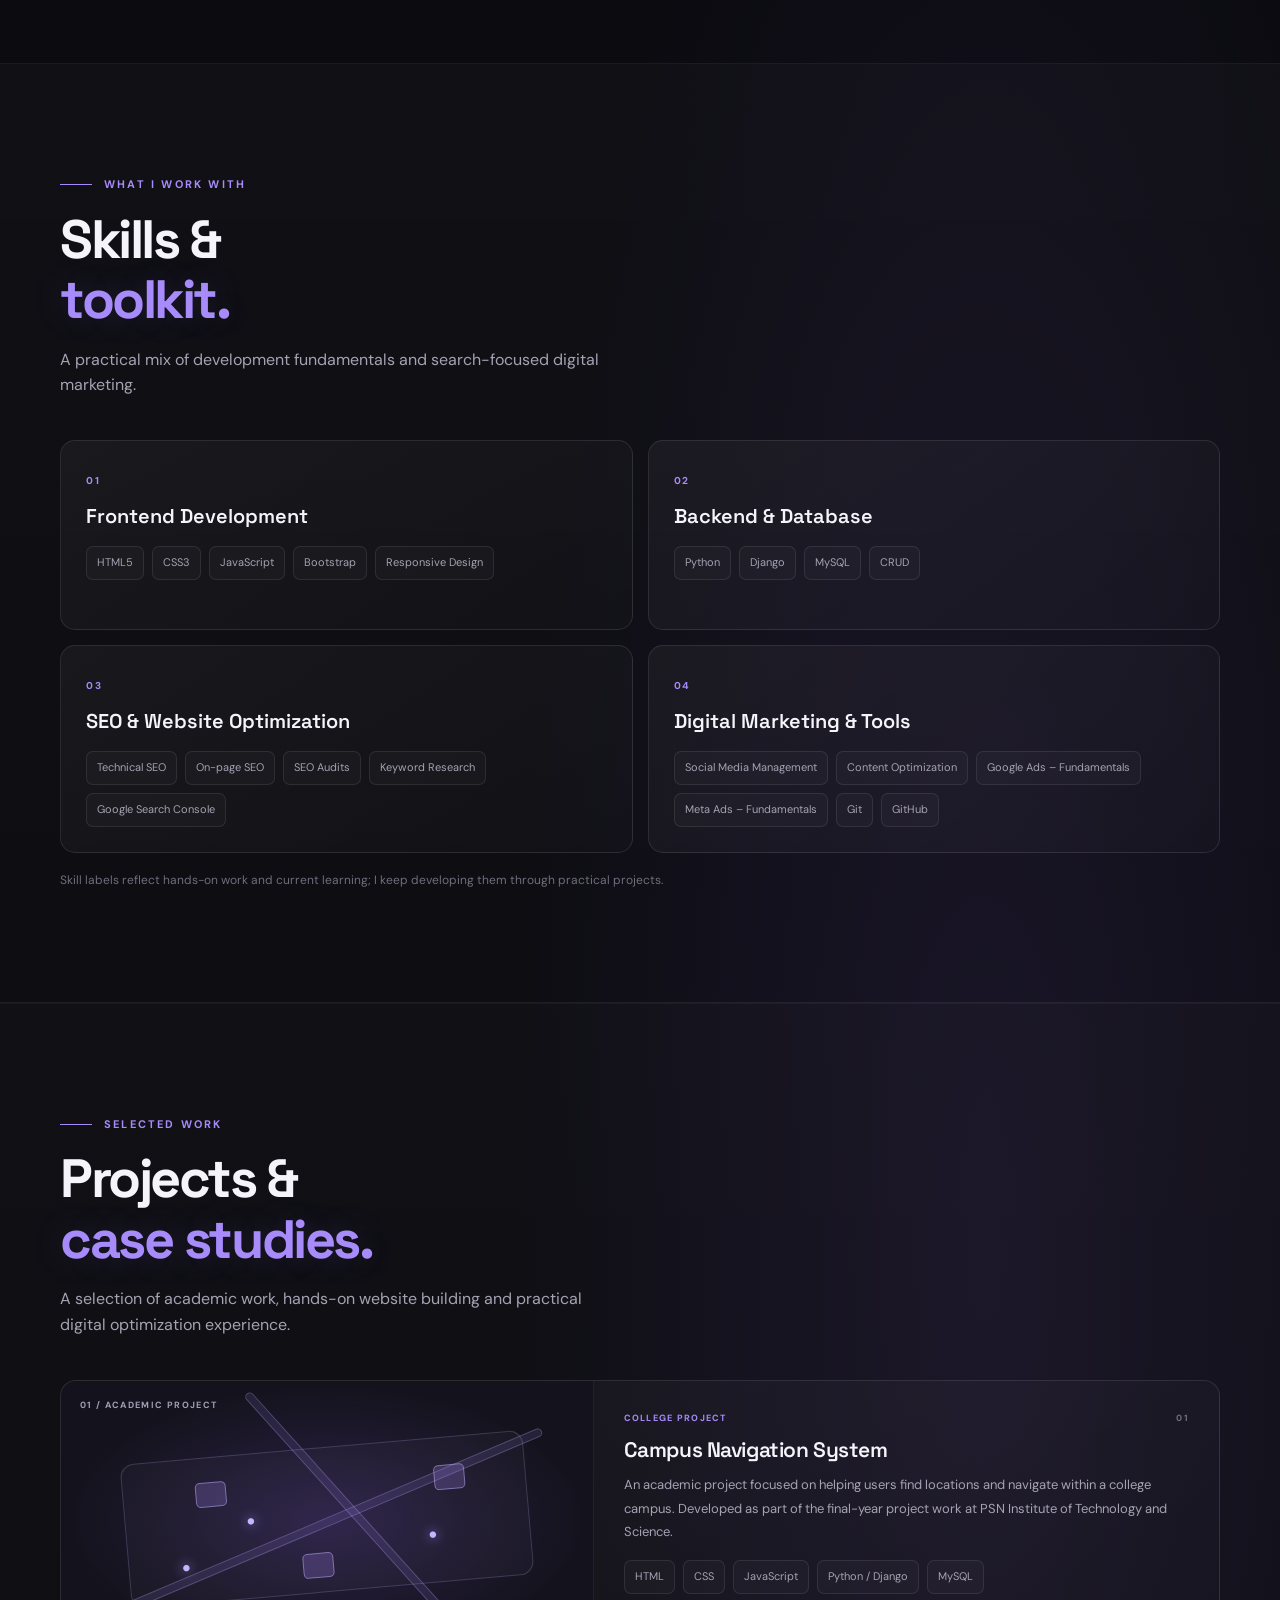
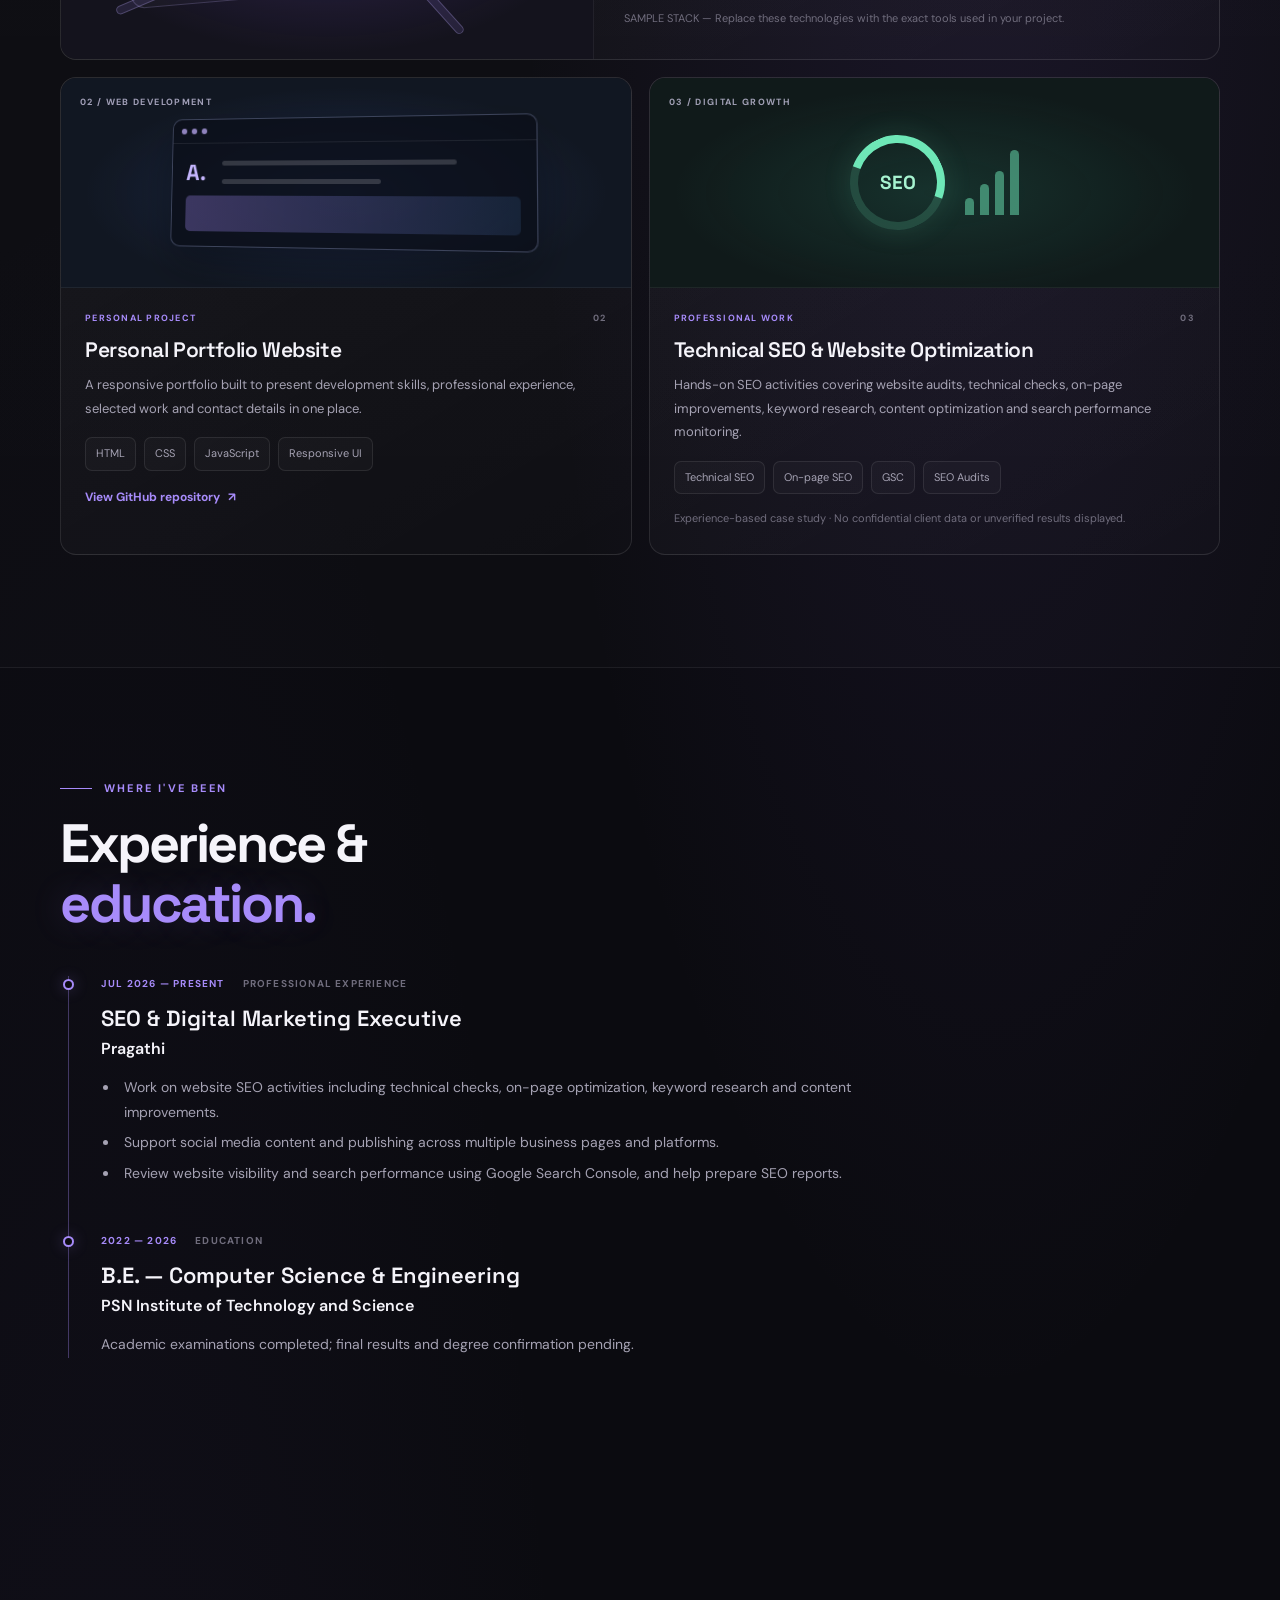
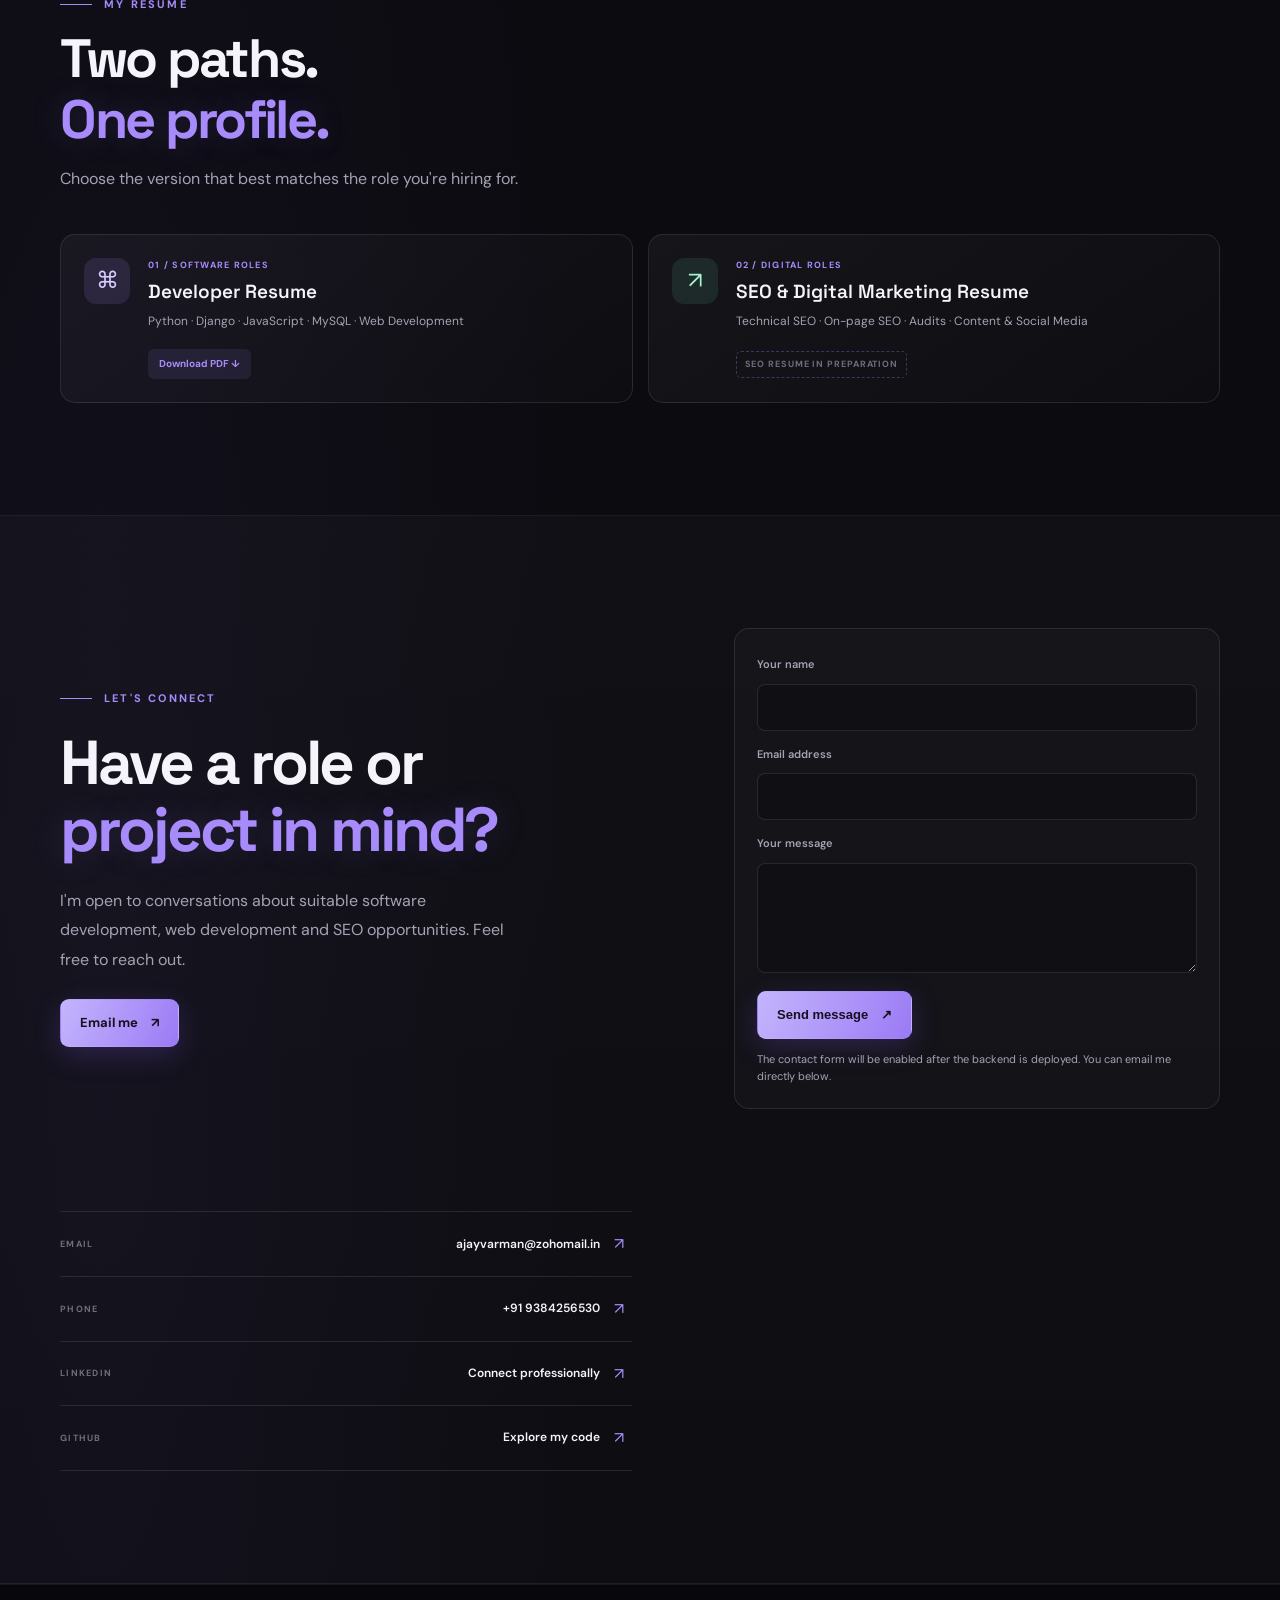
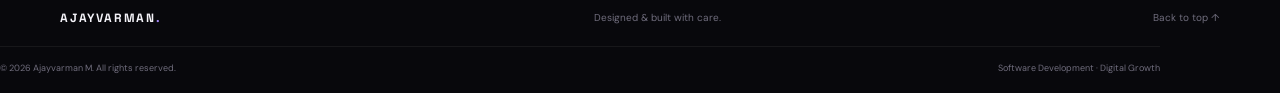
==== commit 0f1f7ff9: "Add phone contact link to portfolio" ====
--- a/index.html
+++ b/index.html
@@ -297,6 +297,7 @@
         </form>
         <div class="contact-details">
           <a class="contact-row" href="mailto:ajayvarman@zohomail.in"><span class="contact-label">EMAIL</span><strong>ajayvarman@zohomail.in</strong><span aria-hidden="true">↗</span></a>
+          <a class="contact-row" href="tel:+919384256530"><span class="contact-label">PHONE</span><strong>+91 9384256530</strong><span aria-hidden="true">↗</span></a>
           <a class="contact-row" href="https://www.linkedin.com/in/ajayvarman-m/" target="_blank" rel="noopener noreferrer"><span class="contact-label">LINKEDIN</span><strong>Connect professionally</strong><span aria-hidden="true">↗</span></a>
           <a class="contact-row" href="https://github.com/ajayvarmanm" target="_blank" rel="noopener noreferrer"><span class="contact-label">GITHUB</span><strong>Explore my code</strong><span aria-hidden="true">↗</span></a>
         </div>
--- a/assets/css/style.css
+++ b/assets/css/style.css
@@ -463,3 +463,19 @@
   .footer-inner p { order: 3; width: 100%; }
   .footer-bottom { align-items: flex-start; flex-direction: column; gap: 7px; }
 }
+
+
+/* Contact form */
+.contact-form { display: grid; gap: 10px; padding: 22px; border: 1px solid var(--border); border-radius: 15px; background: rgba(255,255,255,.025); }
+.contact-form label { margin-top: 5px; color: var(--muted); font-size: 11px; font-weight: 600; }
+.contact-form input, .contact-form textarea { width: 100%; padding: 12px 13px; border: 1px solid var(--border); border-radius: 8px; outline: none; color: var(--text); background: rgba(0,0,0,.18); font: inherit; font-size: 13px; }
+.contact-form input:focus, .contact-form textarea:focus { border-color: var(--accent); box-shadow: 0 0 0 3px rgba(167,139,250,.1); }
+.contact-form textarea { resize: vertical; min-height: 110px; }
+.contact-form button { justify-self: start; margin-top: 8px; cursor: pointer; }
+.contact-form button:disabled { opacity: .65; cursor: wait; }
+.form-status { margin: 2px 0 0; color: var(--muted); font-size: 11px; line-height: 1.6; }
+.form-status.is-error { color: #fca5a5; }
+.form-status.is-success { color: #86efac; }
+.form-trap { position: absolute; left: -10000px; width: 1px; height: 1px; overflow: hidden; }
+.resume-download { grid-column: 2; justify-self: start; margin-top: 2px; padding: 7px 11px; border-radius: 6px; color: var(--accent); background: rgba(167,139,250,.1); font-size: 10px; font-weight: 700; text-decoration: none; }
+.resume-download:hover { background: rgba(167,139,250,.18); }
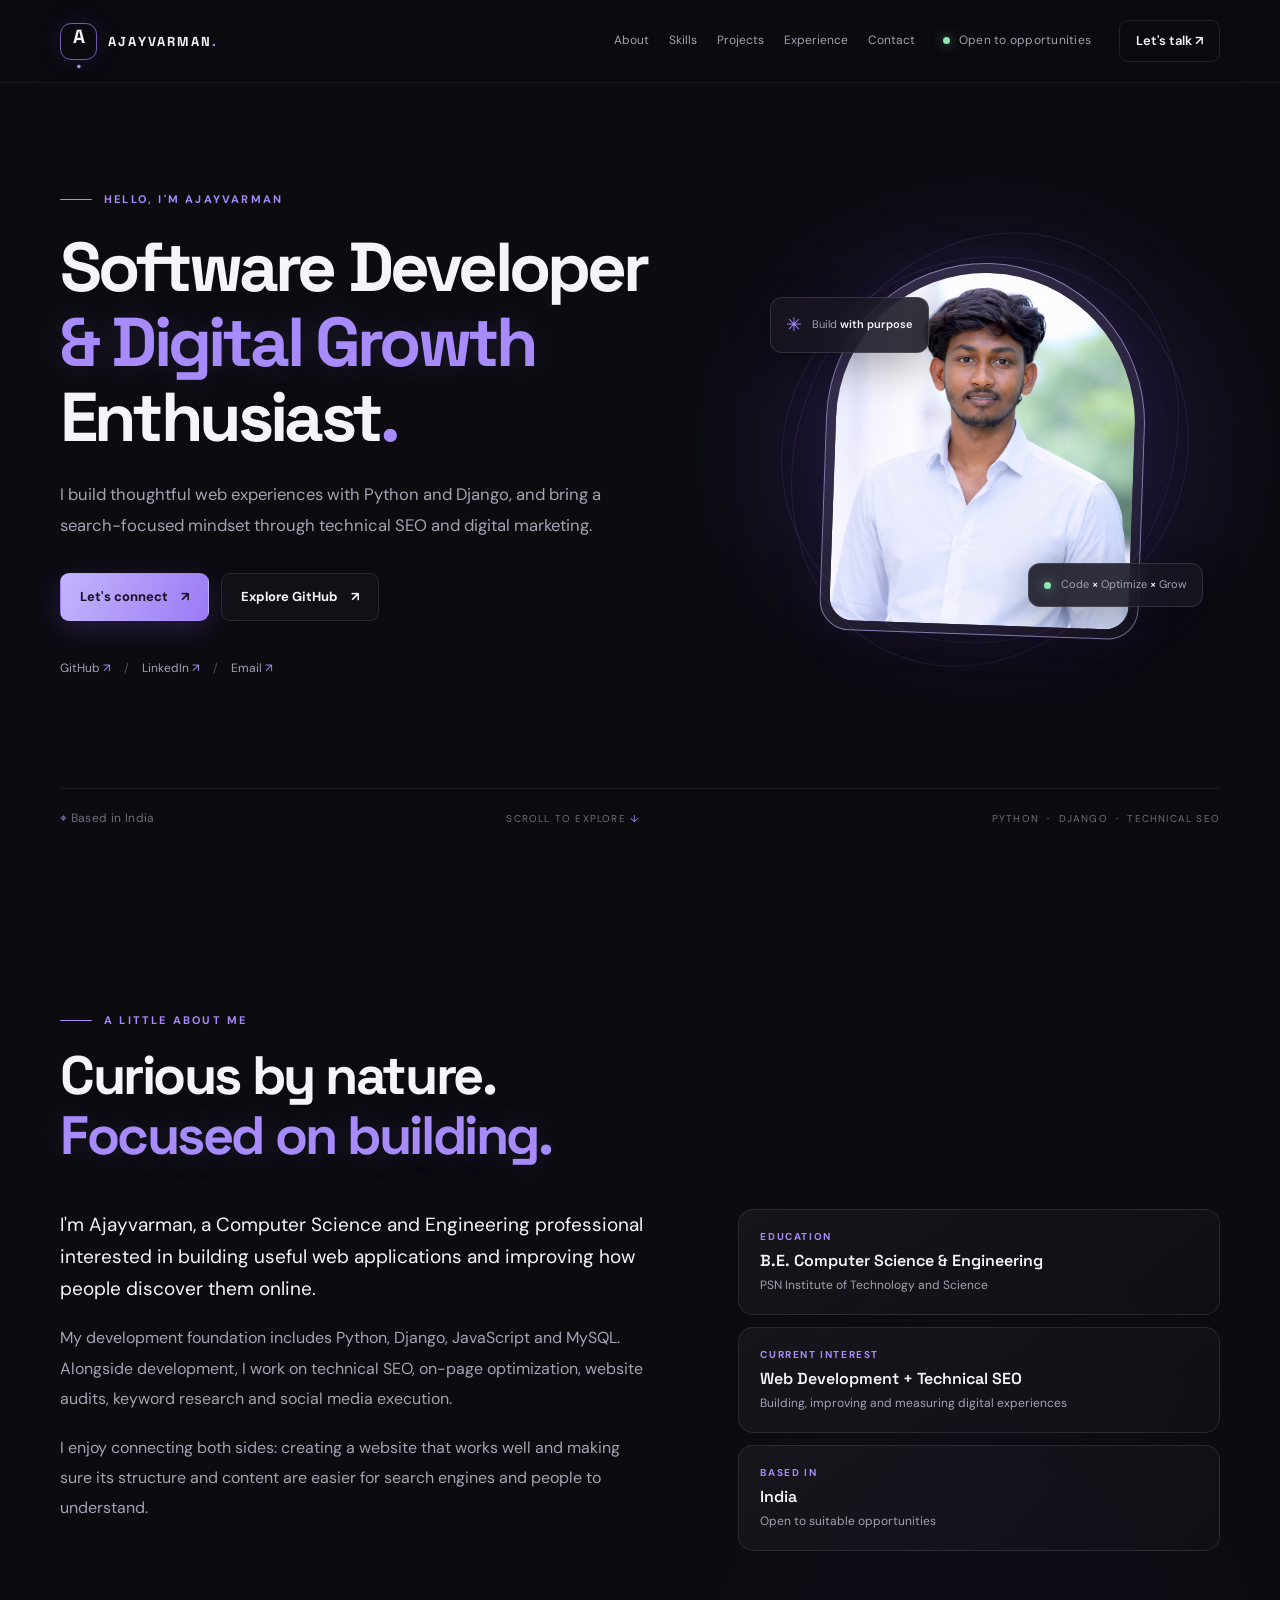
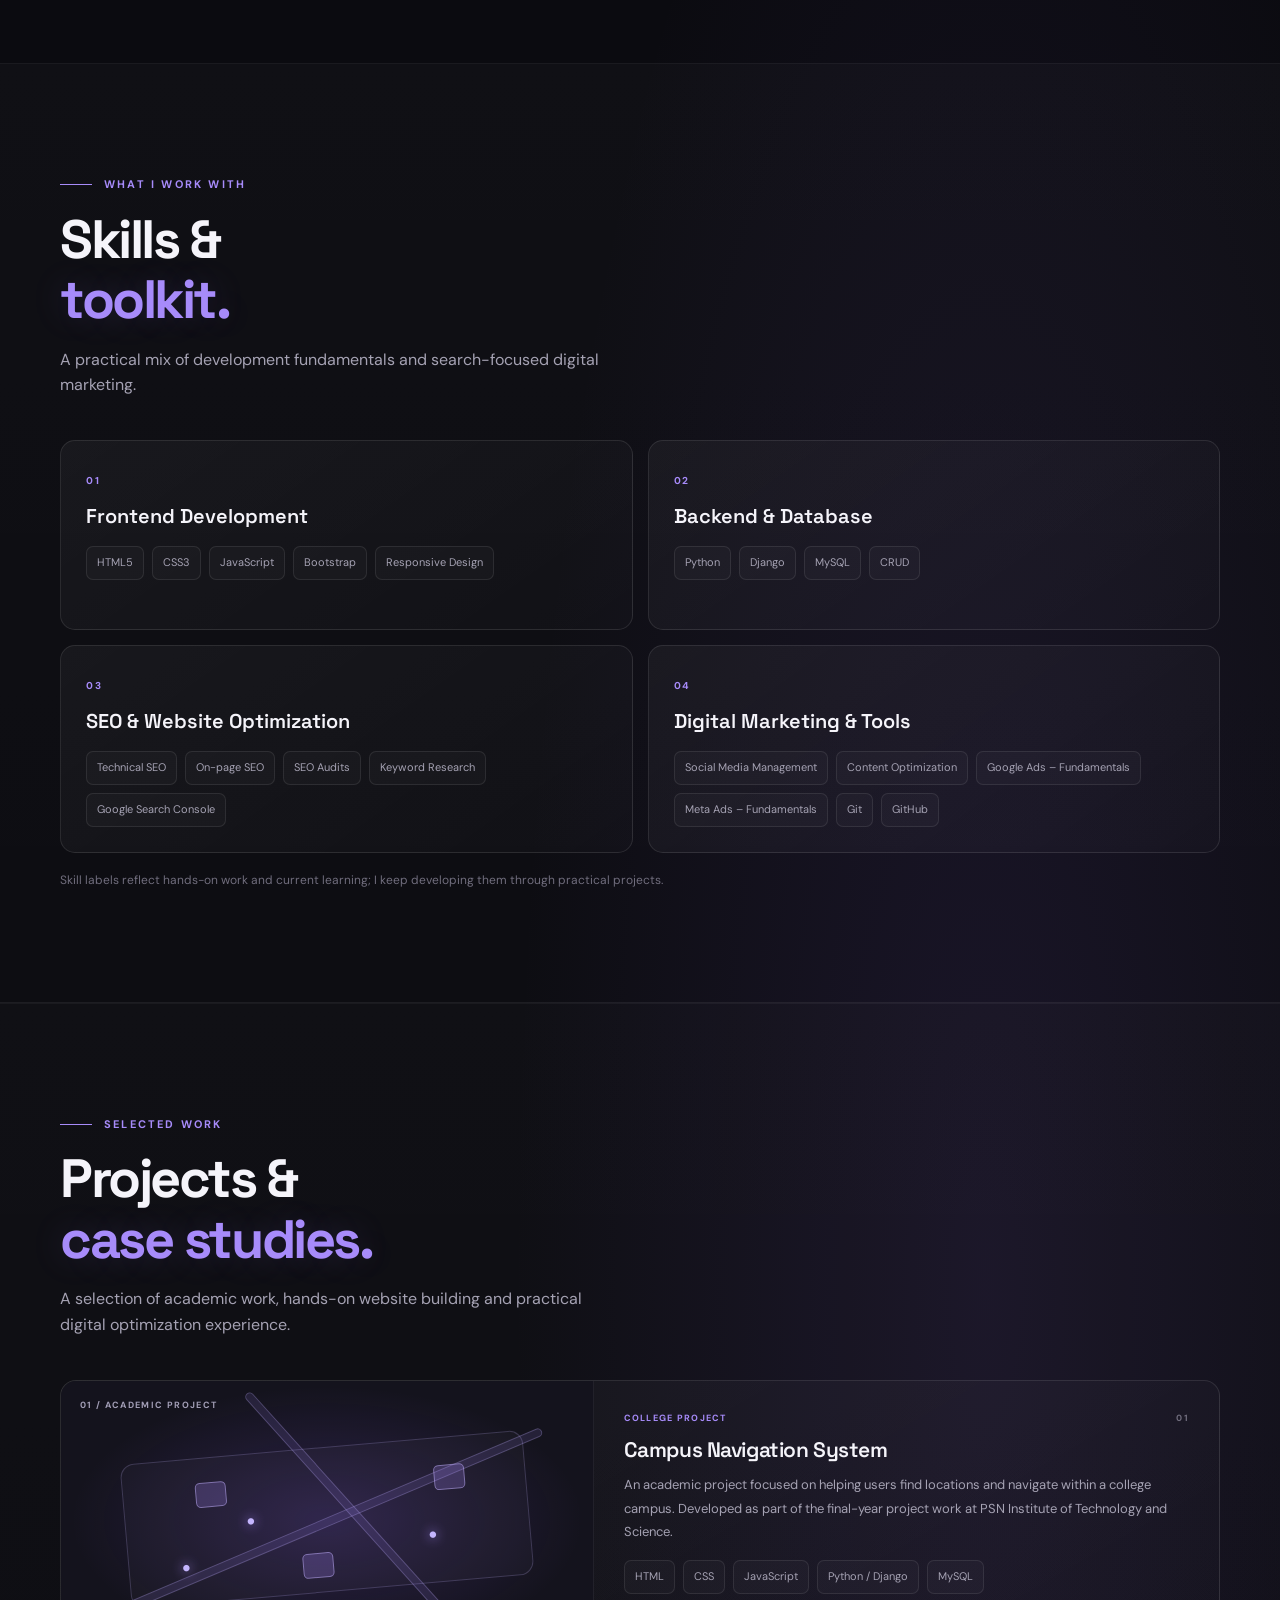
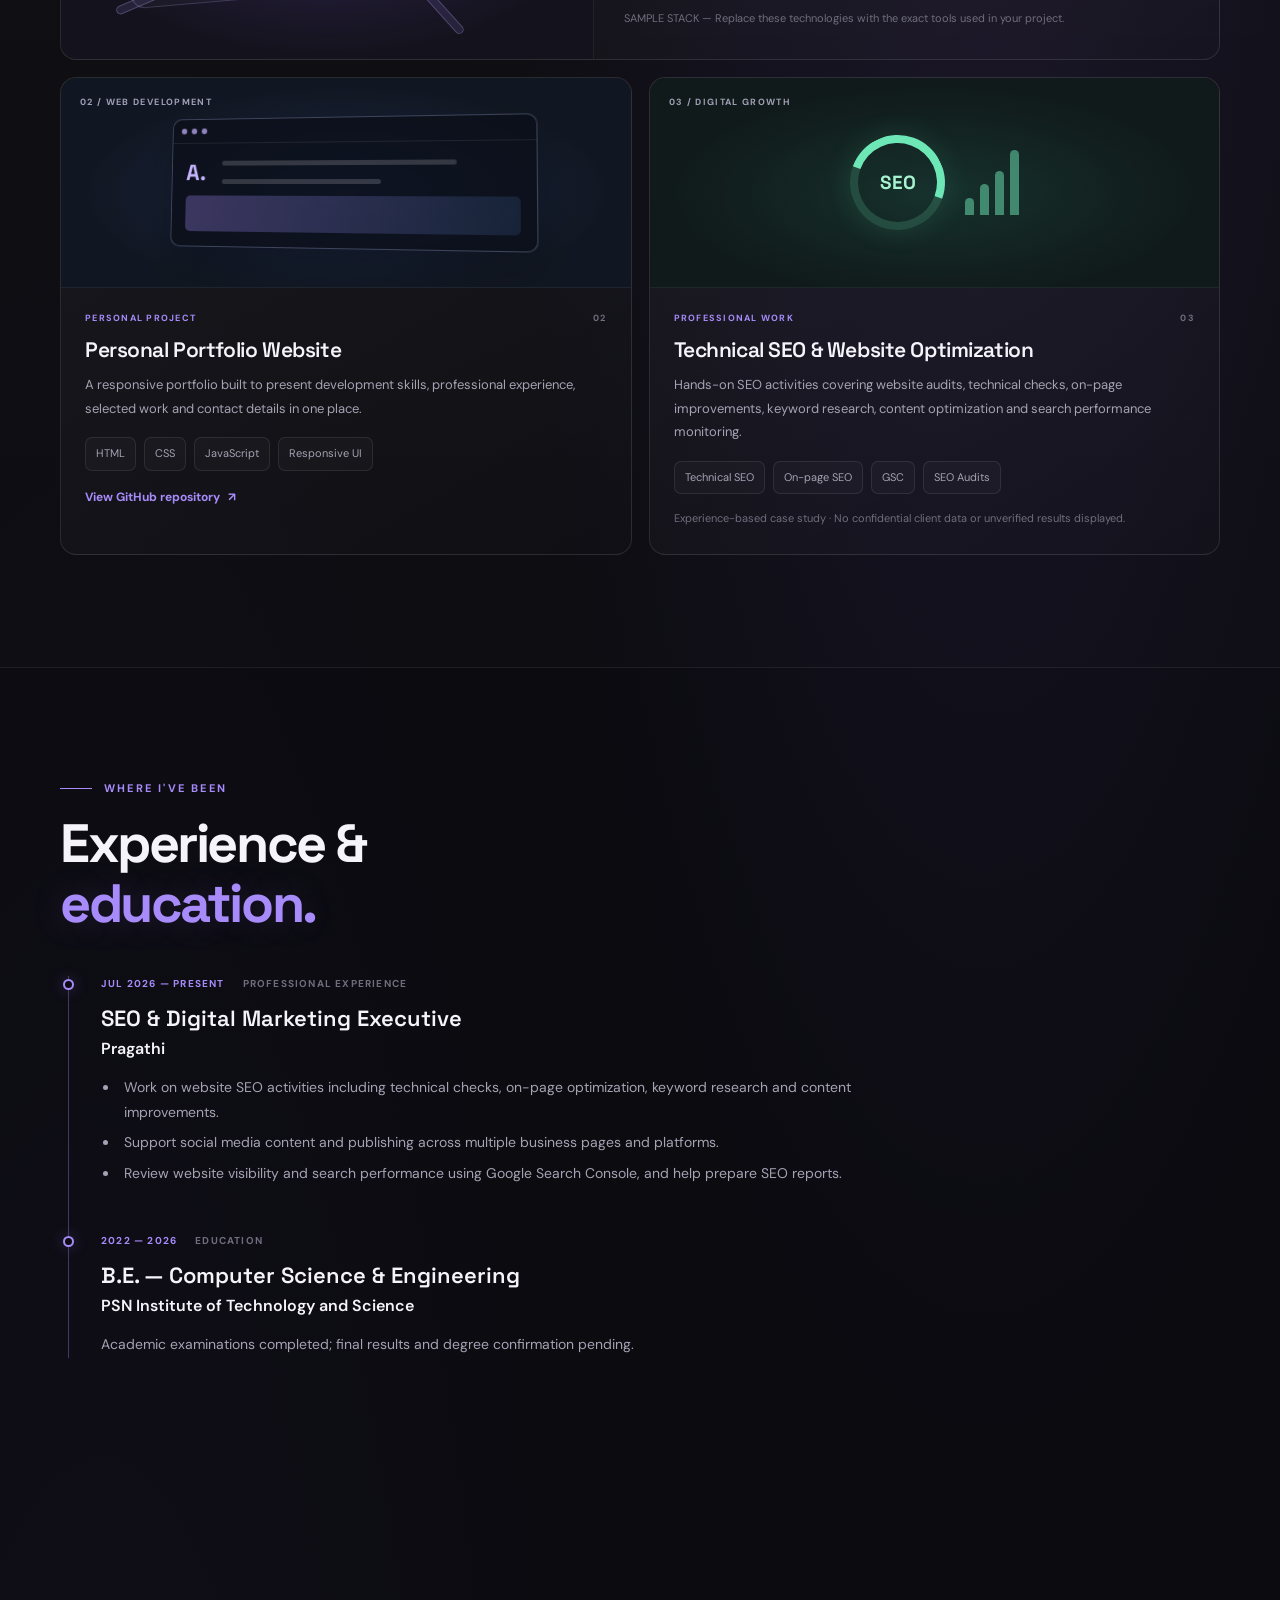
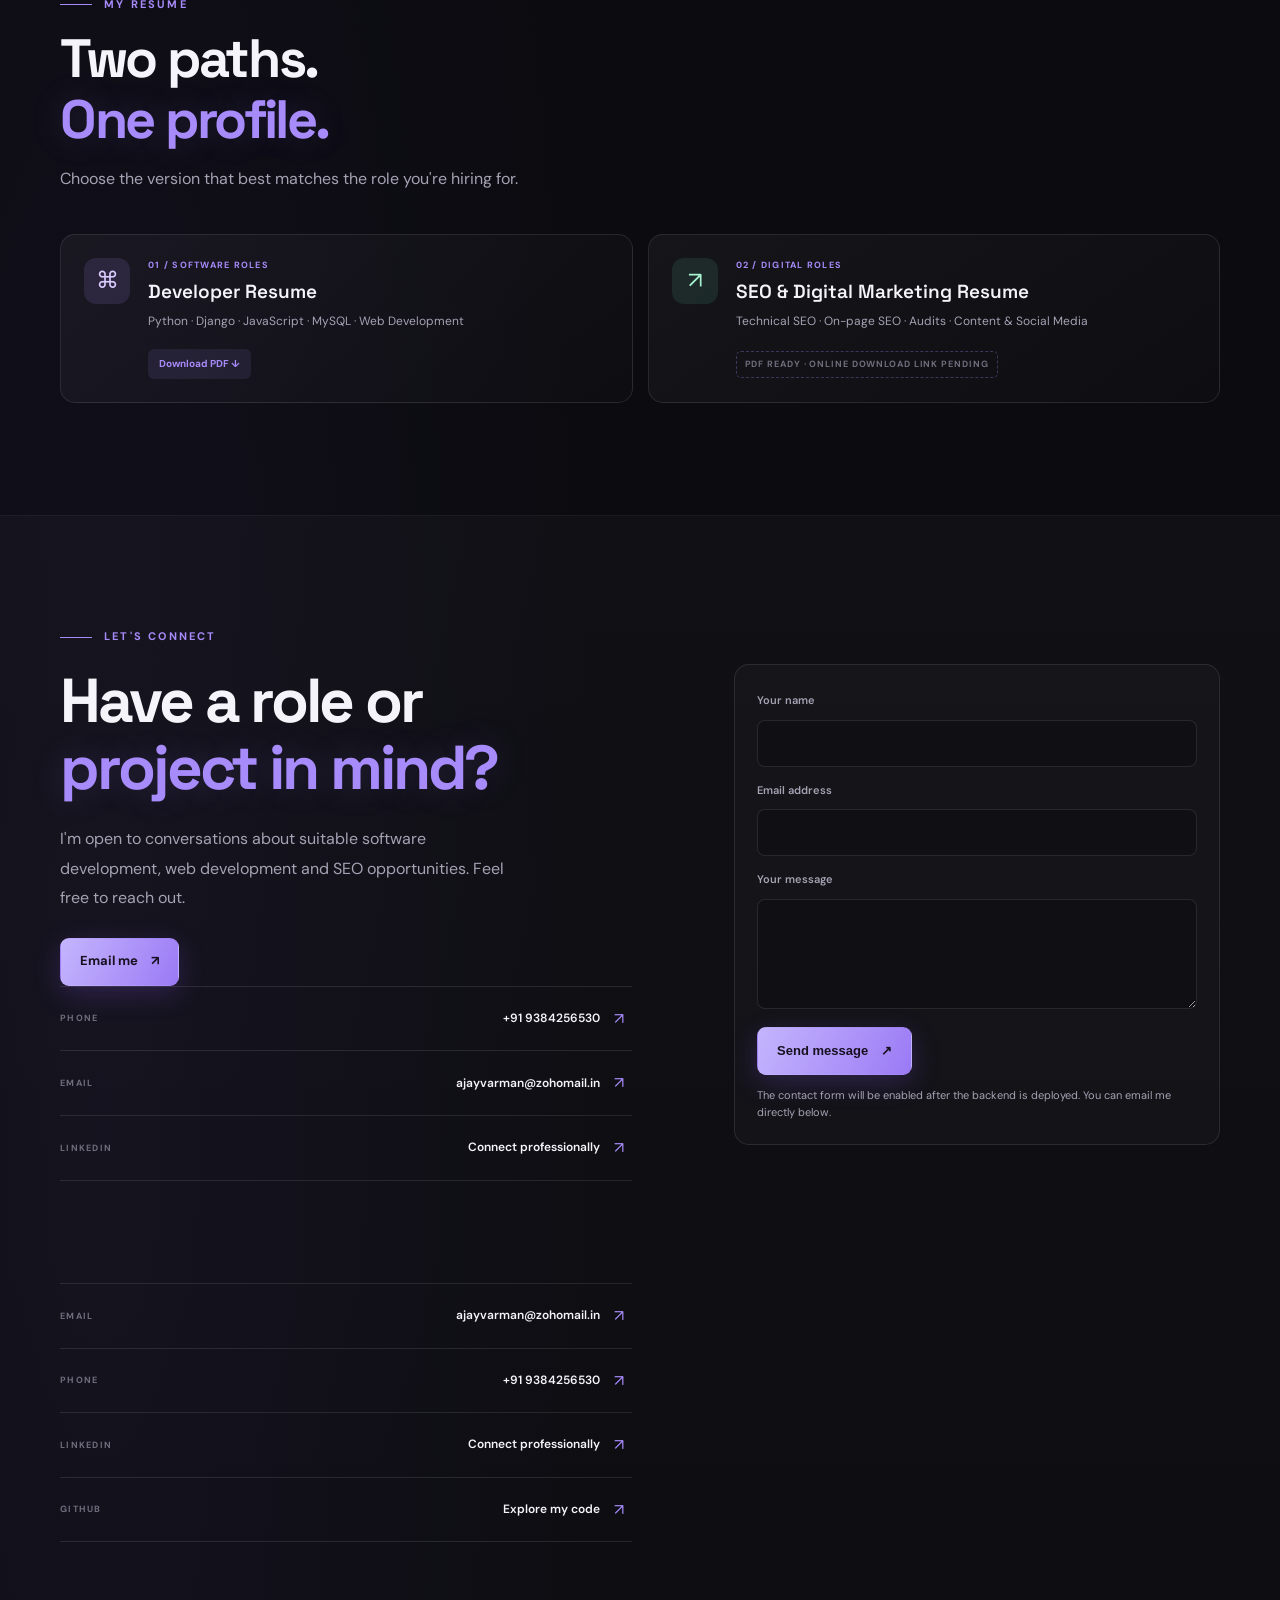
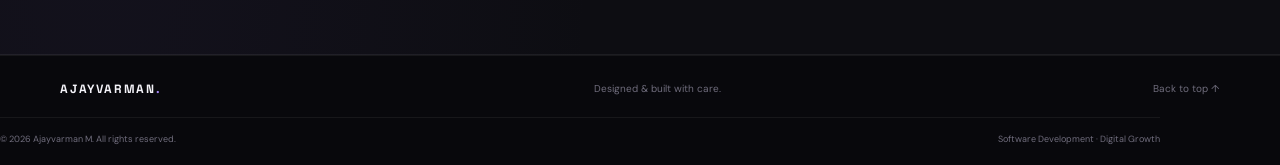
==== commit b48436d3: "Add direct phone and contact links" ====
--- a/index.html
+++ b/index.html
@@ -271,7 +271,7 @@
         <article class="resume-card">
           <span class="resume-icon resume-icon-seo" aria-hidden="true">↗</span>
           <div><p class="resume-kicker">02 / DIGITAL ROLES</p><h3>SEO &amp; Digital Marketing Resume</h3><p>Technical SEO · On-page SEO · Audits · Content &amp; Social Media</p></div>
-          <span class="resume-status">SEO RESUME IN PREPARATION</span>
+          <span class="resume-status">PDF READY · ONLINE DOWNLOAD LINK PENDING</span>
         </article>
       </div>
     </section>
@@ -283,6 +283,11 @@
           <h2 id="contact-title">Have a role or<br><span class="headline-accent">project in mind?</span></h2>
           <p>I'm open to conversations about suitable software development, web development and SEO opportunities. Feel free to reach out.</p>
           <a class="button button-primary contact-email" href="mailto:ajayvarman@zohomail.in?subject=Portfolio%20Enquiry">Email me <span aria-hidden="true">↗</span></a>
+          <div class="contact-details" aria-label="Contact information">
+            <a class="contact-row" href="tel:+919384256530"><span class="contact-label">PHONE</span><strong>+91 9384256530</strong><span aria-hidden="true">↗</span></a>
+            <a class="contact-row" href="mailto:ajayvarman@zohomail.in"><span class="contact-label">EMAIL</span><strong>ajayvarman@zohomail.in</strong><span aria-hidden="true">↗</span></a>
+            <a class="contact-row" href="https://www.linkedin.com/in/ajayvarman-m/" target="_blank" rel="noopener noreferrer"><span class="contact-label">LINKEDIN</span><strong>Connect professionally</strong><span aria-hidden="true">↗</span></a>
+          </div>
         </div>
         <form class="contact-form" id="contact-form">
           <label for="contact-name">Your name</label>
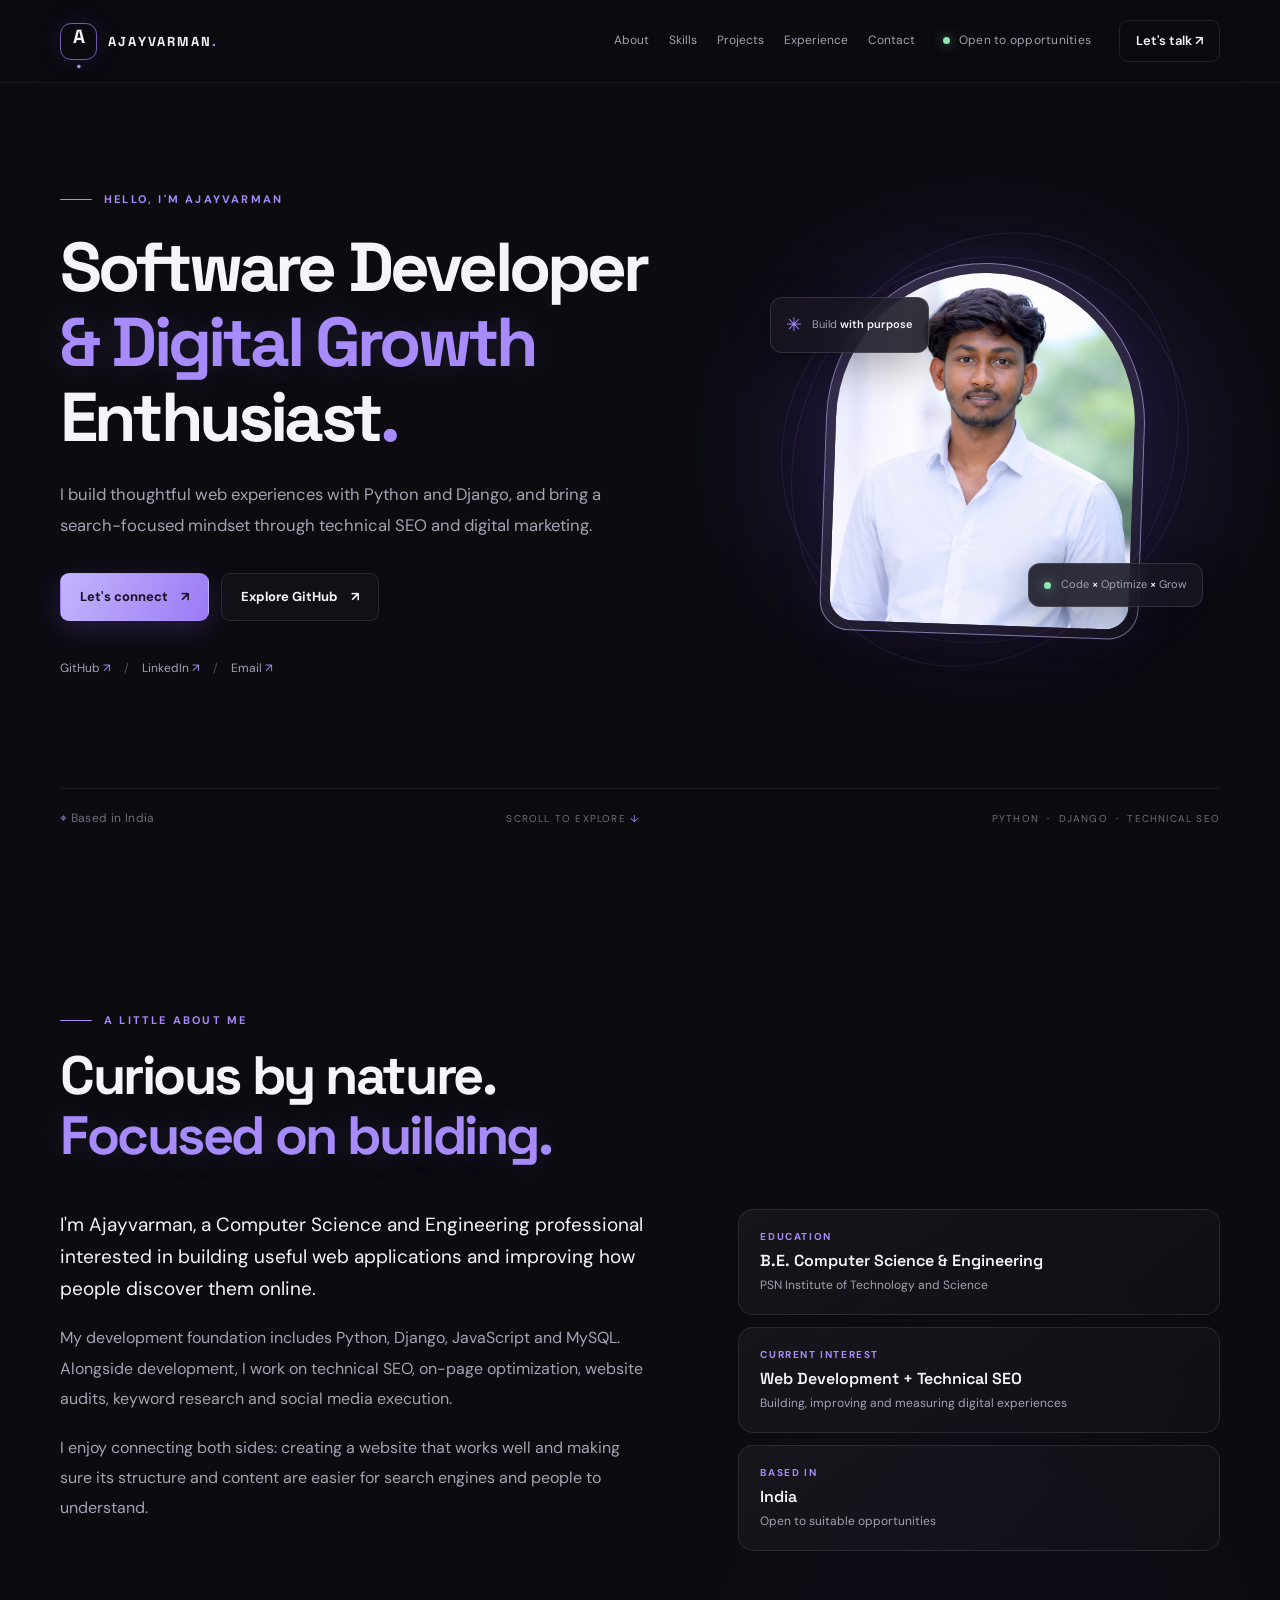
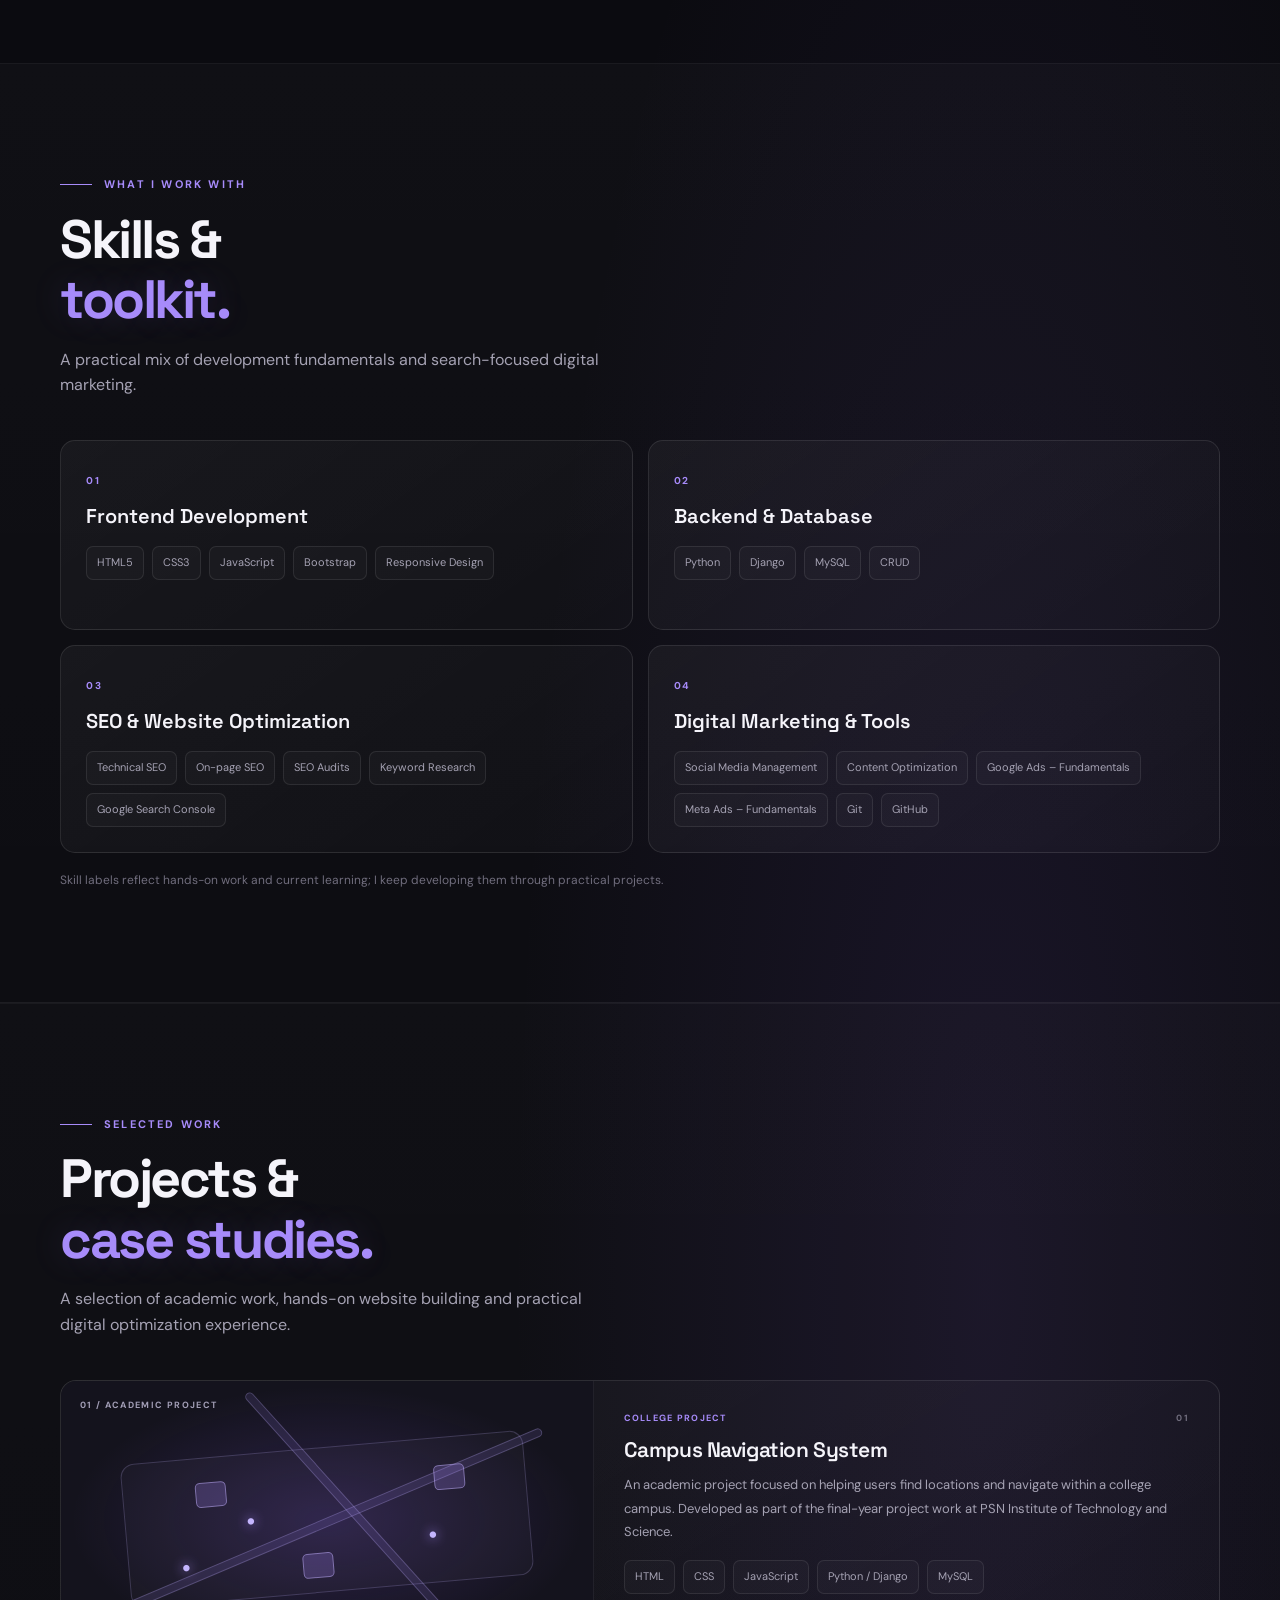
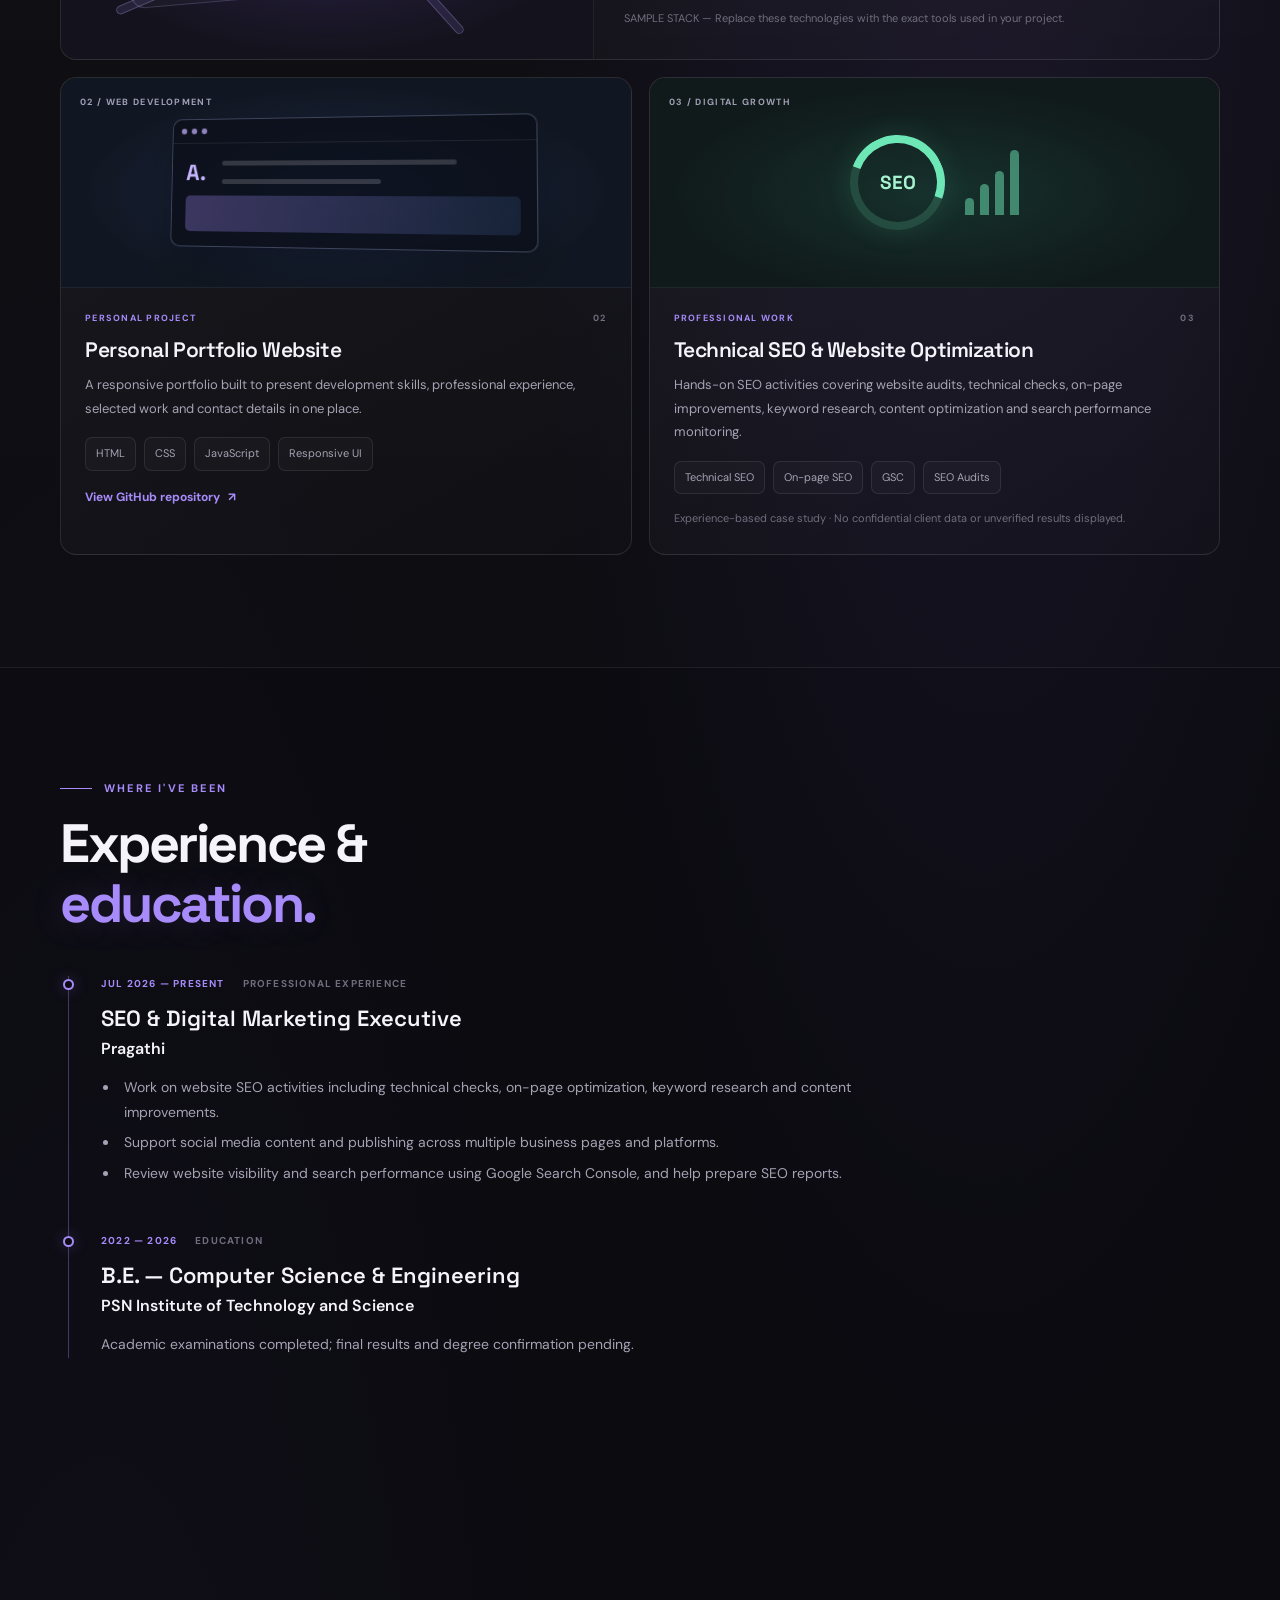
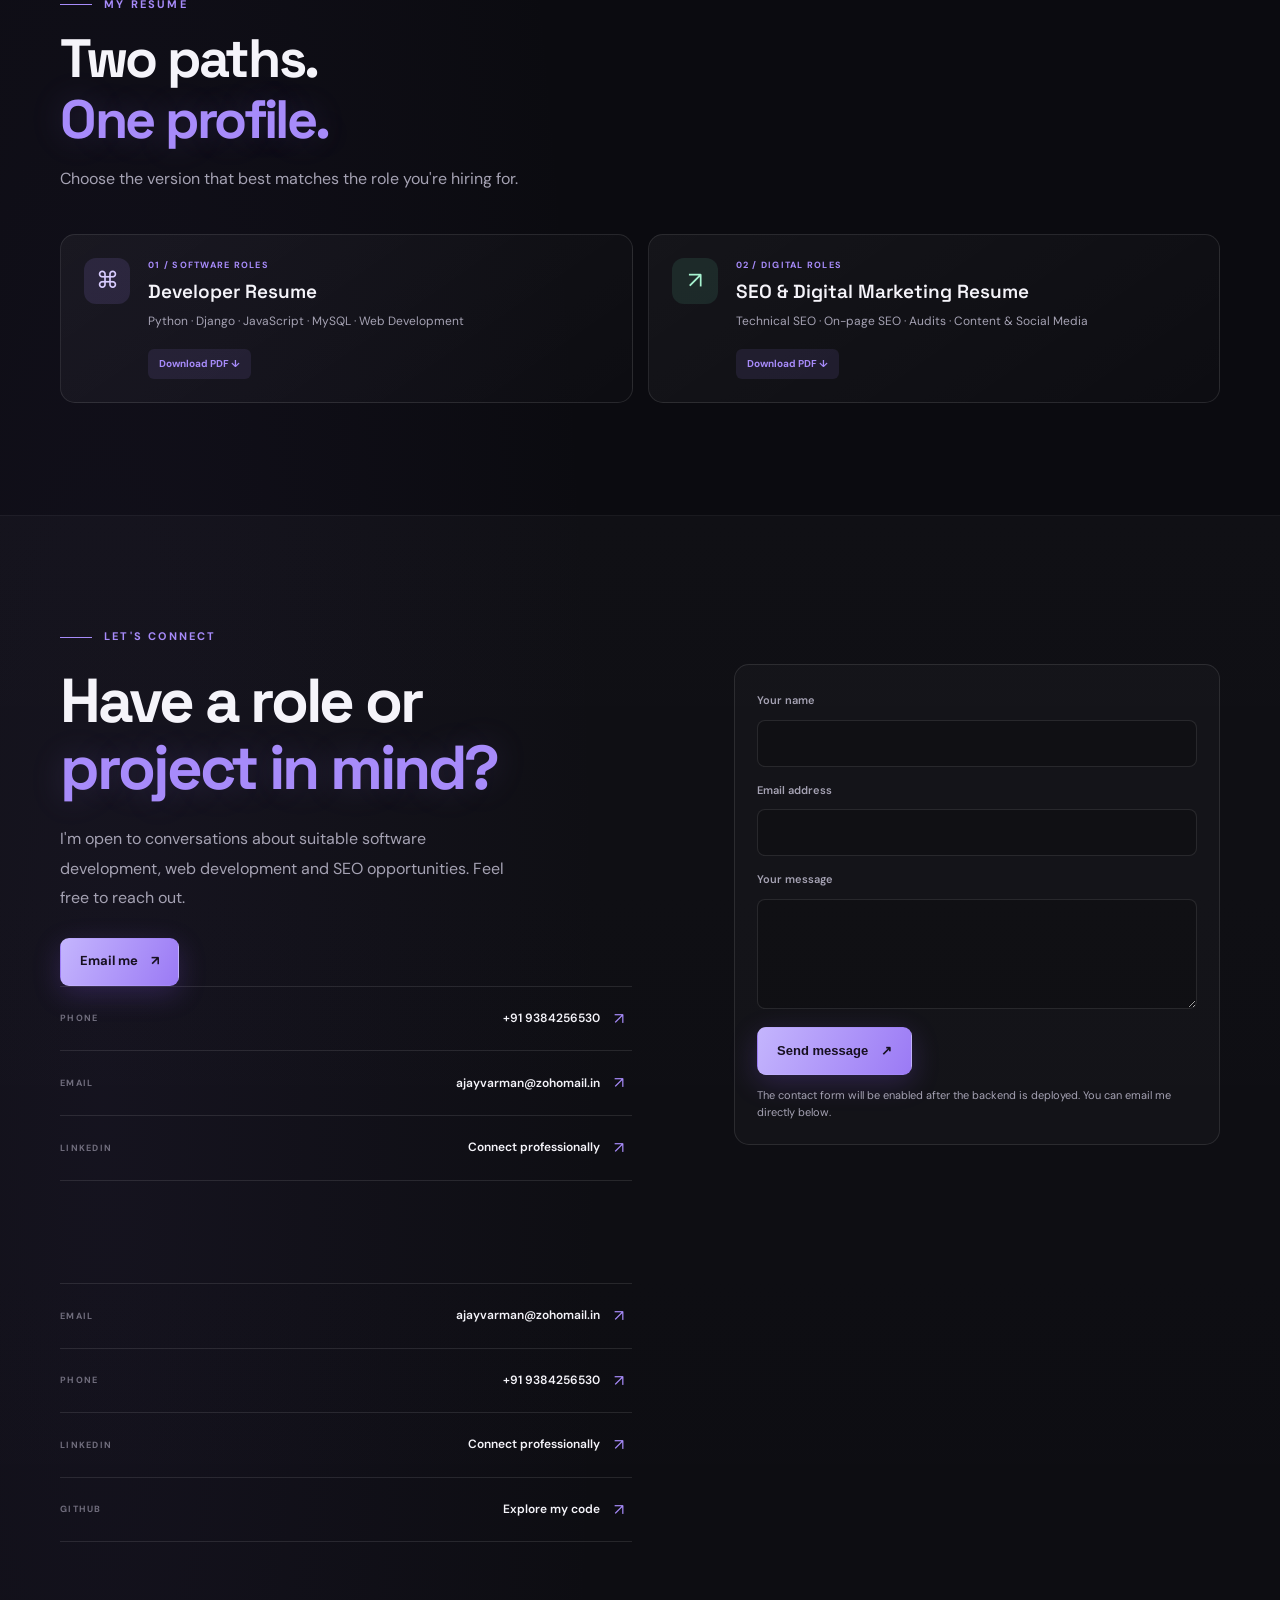
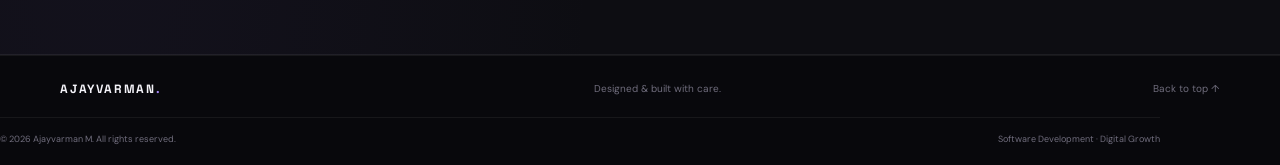
==== commit 58d41df2: "Link digital marketing resume download" ====
--- a/index.html
+++ b/index.html
@@ -271,7 +271,7 @@
         <article class="resume-card">
           <span class="resume-icon resume-icon-seo" aria-hidden="true">↗</span>
           <div><p class="resume-kicker">02 / DIGITAL ROLES</p><h3>SEO &amp; Digital Marketing Resume</h3><p>Technical SEO · On-page SEO · Audits · Content &amp; Social Media</p></div>
-          <span class="resume-status">PDF READY · ONLINE DOWNLOAD LINK PENDING</span>
+          <a class="resume-download" href="Ajayvarman_M_Digital_Marketing_Resume.pdf" download>Download PDF <span aria-hidden="true">↓</span></a>
         </article>
       </div>
     </section>
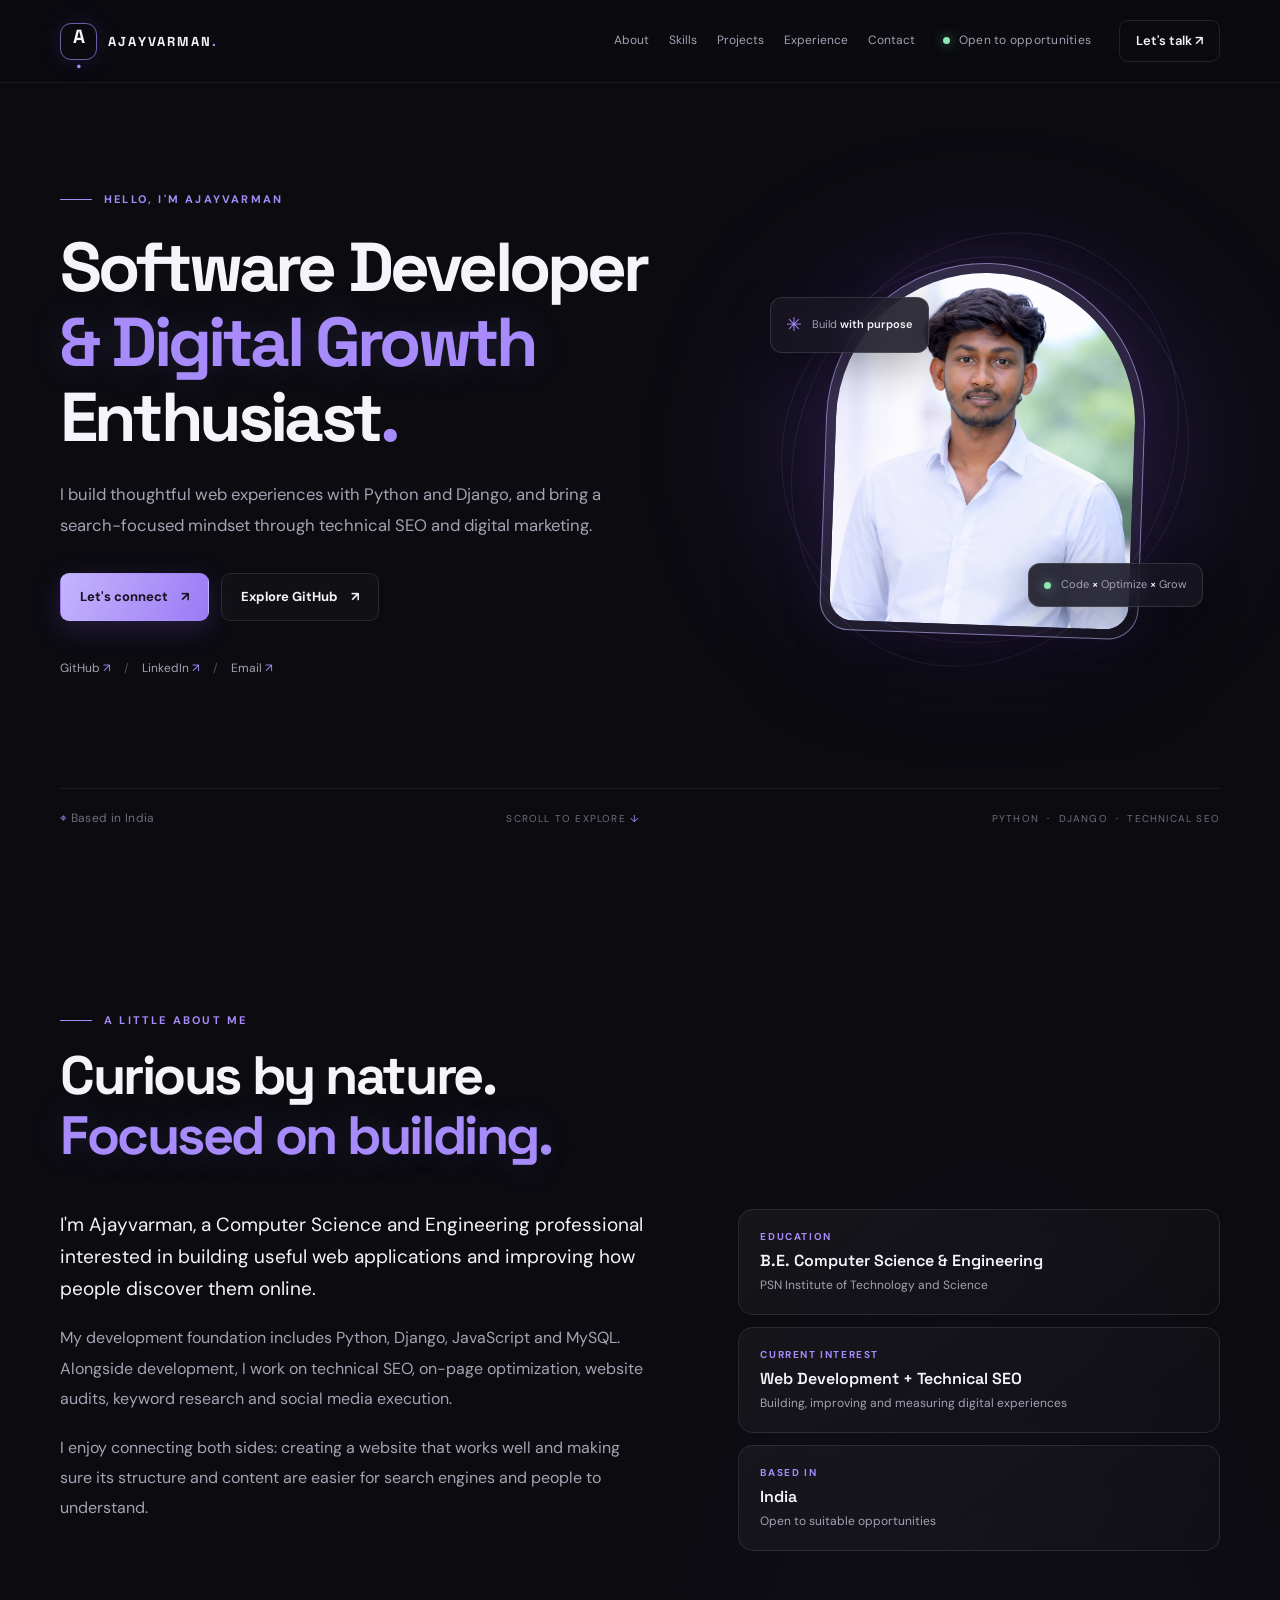
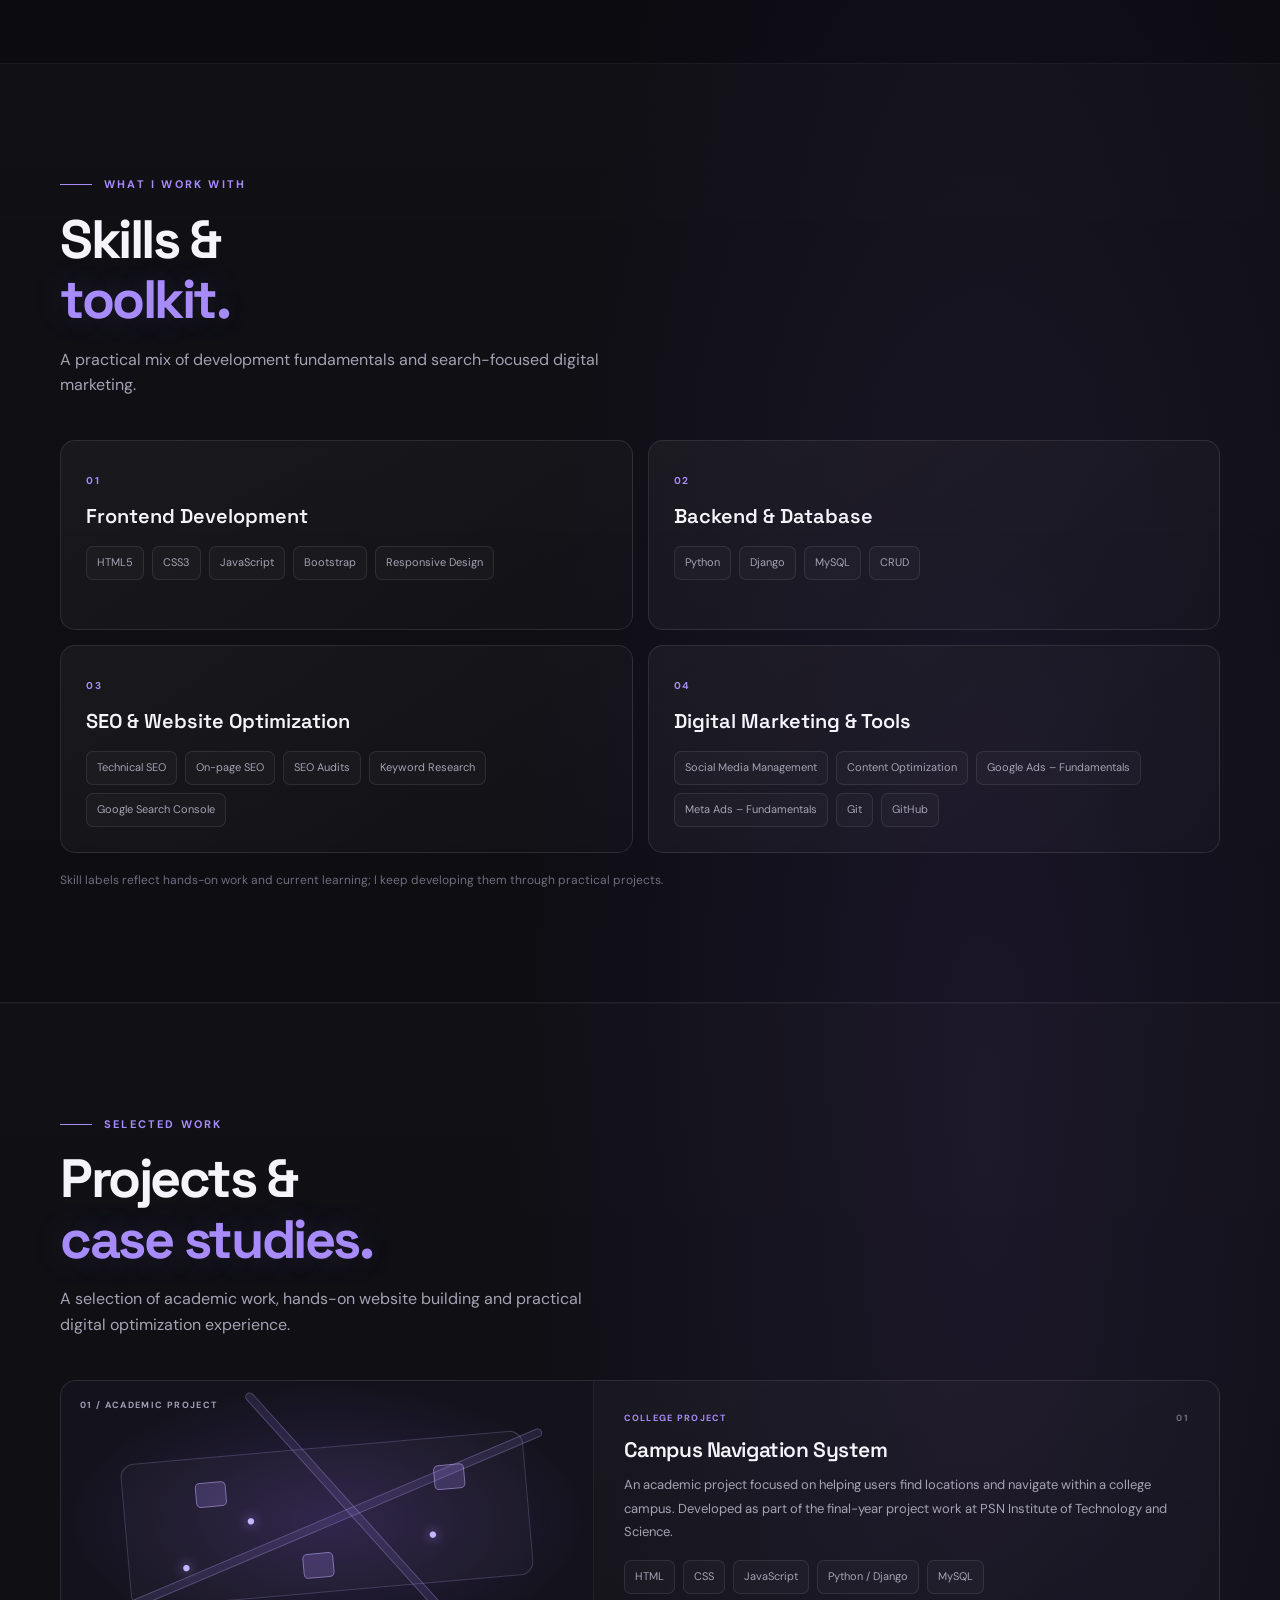
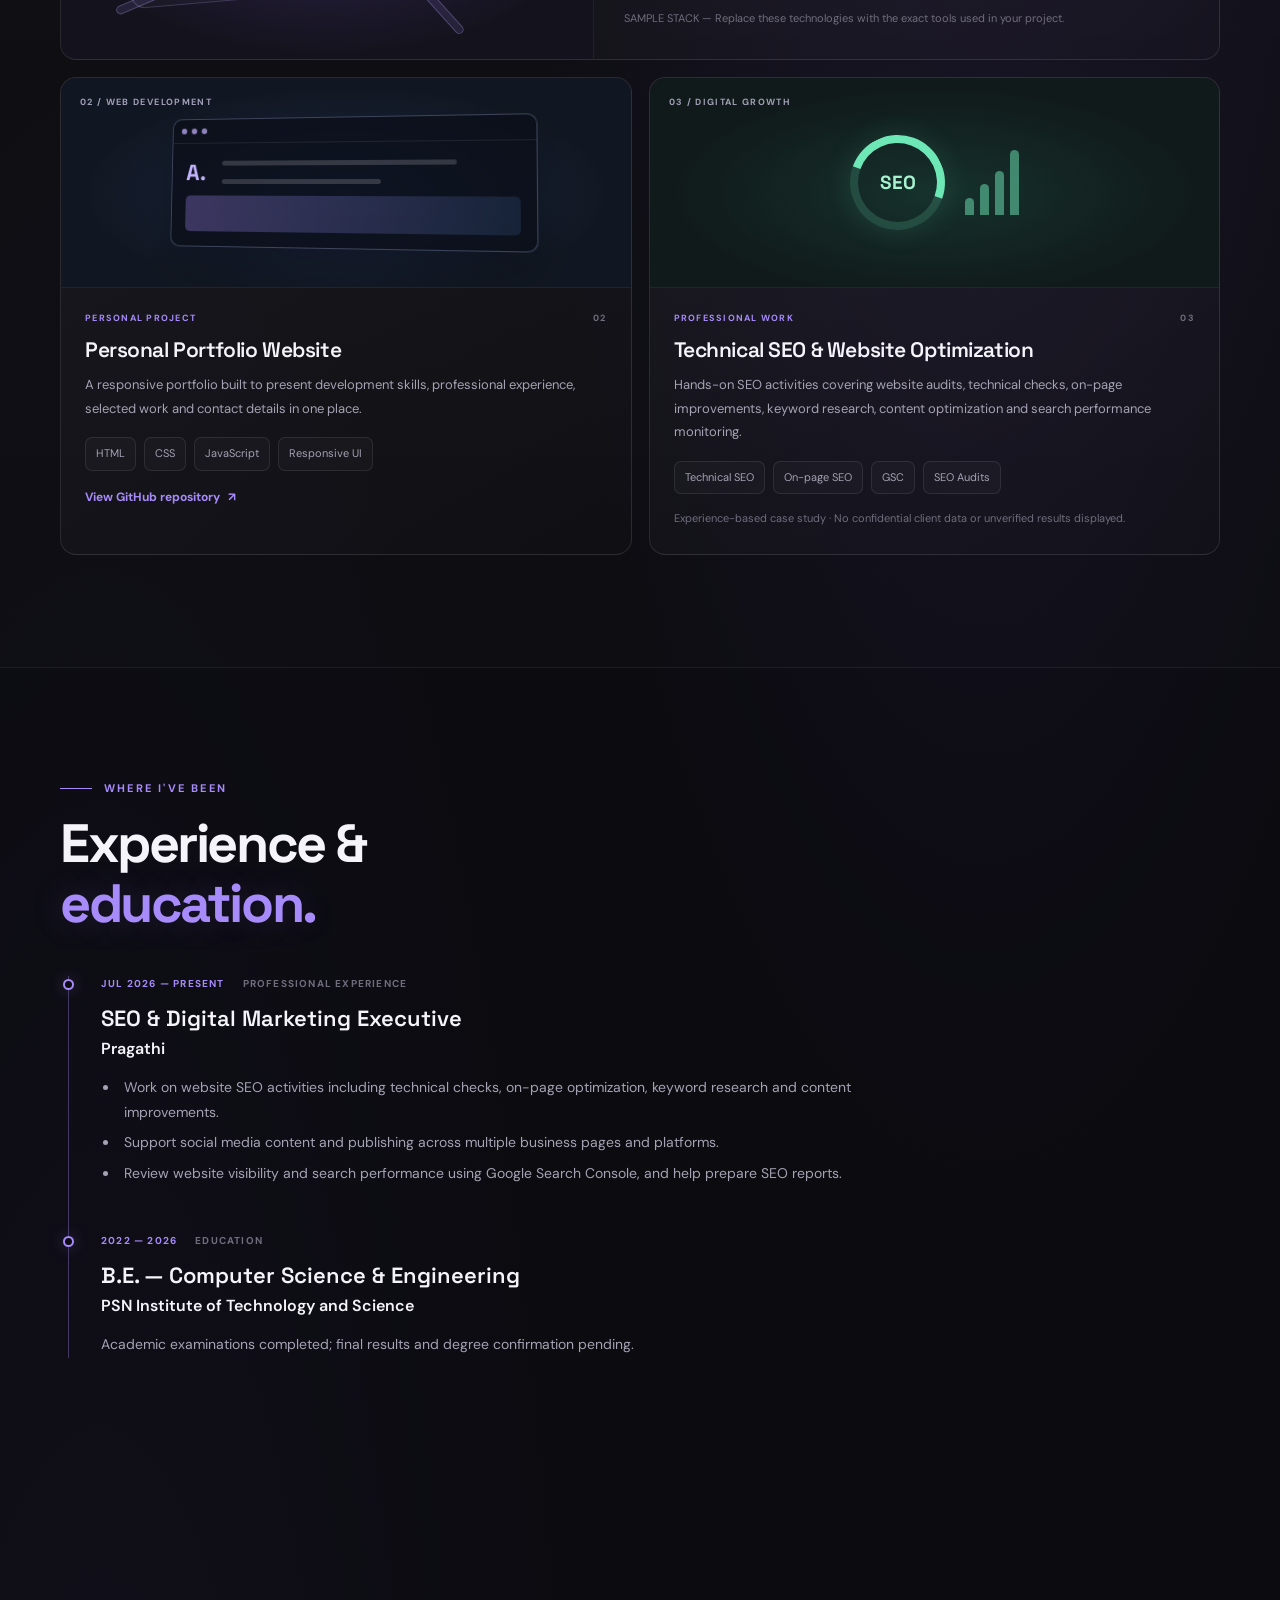
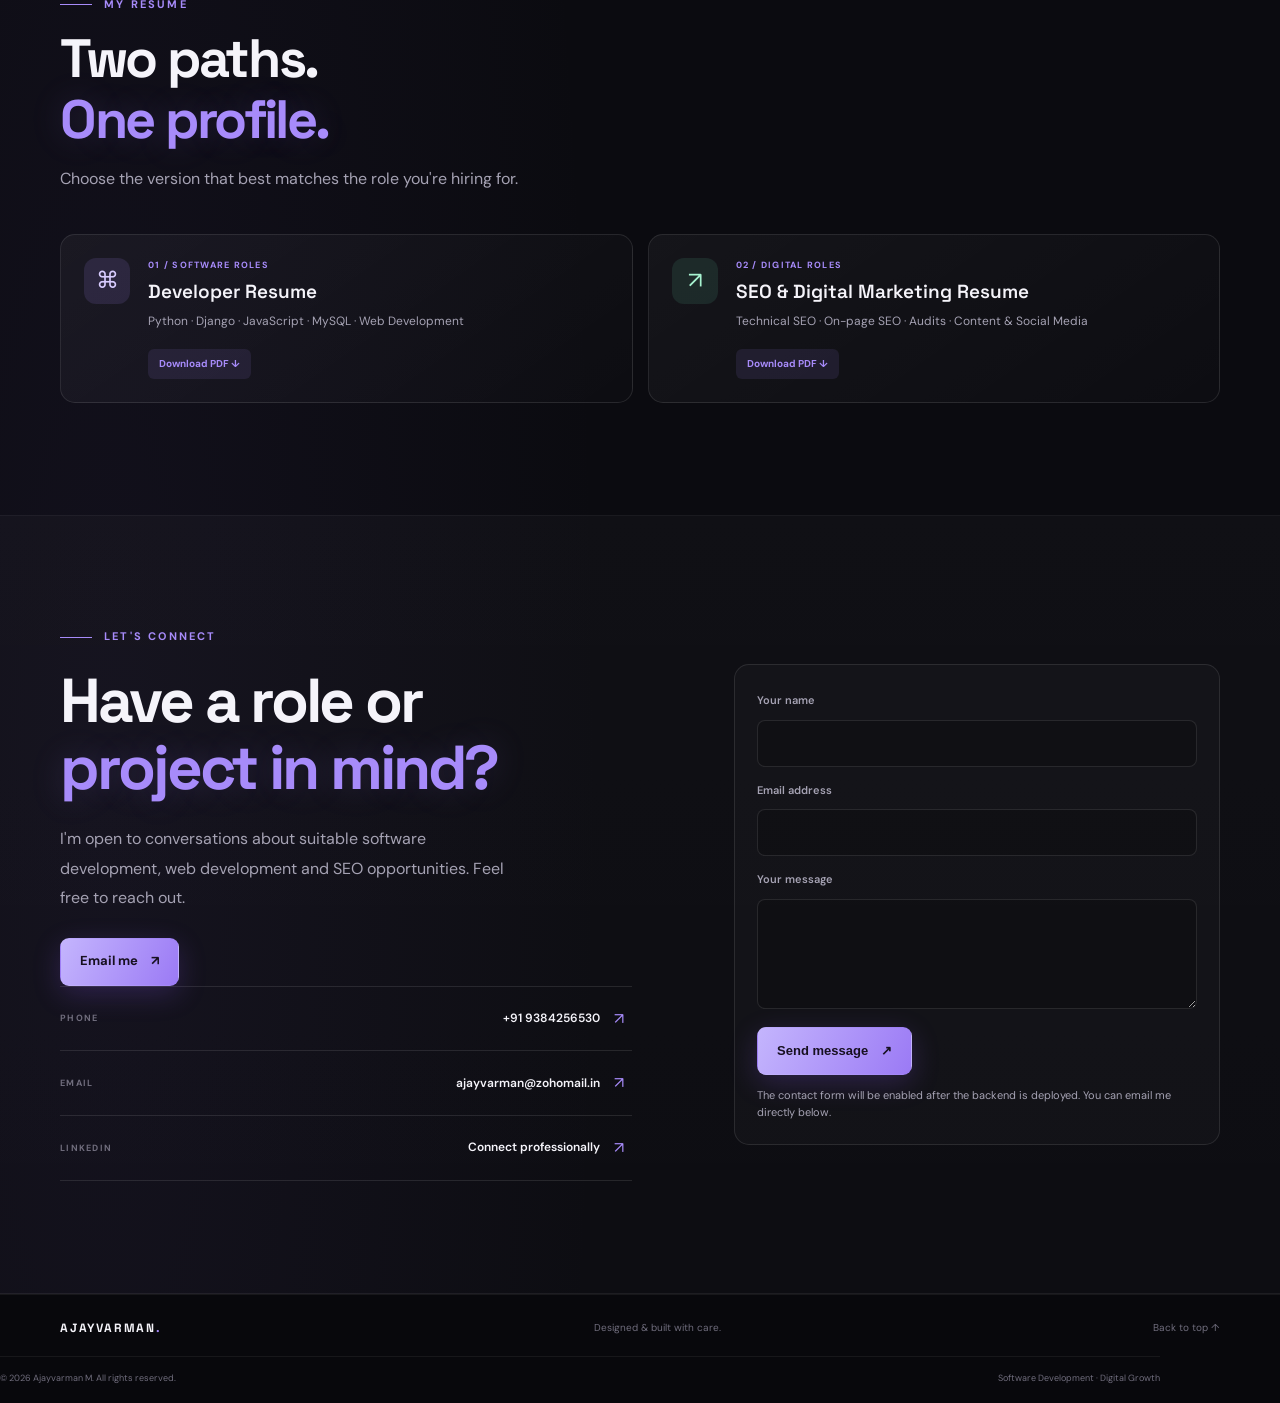
==== commit 39a0882d: "Fix duplicate contact details in homepage layout" ====
--- a/index.html
+++ b/index.html
@@ -300,12 +300,6 @@
           <button class="button button-primary" type="submit">Send message <span aria-hidden="true">↗</span></button>
           <p class="form-status" id="contact-status" role="status" aria-live="polite">The contact form will be enabled after the backend is deployed. You can email me directly below.</p>
         </form>
-        <div class="contact-details">
-          <a class="contact-row" href="mailto:ajayvarman@zohomail.in"><span class="contact-label">EMAIL</span><strong>ajayvarman@zohomail.in</strong><span aria-hidden="true">↗</span></a>
-          <a class="contact-row" href="tel:+919384256530"><span class="contact-label">PHONE</span><strong>+91 9384256530</strong><span aria-hidden="true">↗</span></a>
-          <a class="contact-row" href="https://www.linkedin.com/in/ajayvarman-m/" target="_blank" rel="noopener noreferrer"><span class="contact-label">LINKEDIN</span><strong>Connect professionally</strong><span aria-hidden="true">↗</span></a>
-          <a class="contact-row" href="https://github.com/ajayvarmanm" target="_blank" rel="noopener noreferrer"><span class="contact-label">GITHUB</span><strong>Explore my code</strong><span aria-hidden="true">↗</span></a>
-        </div>
       </div>
     </section>
 
